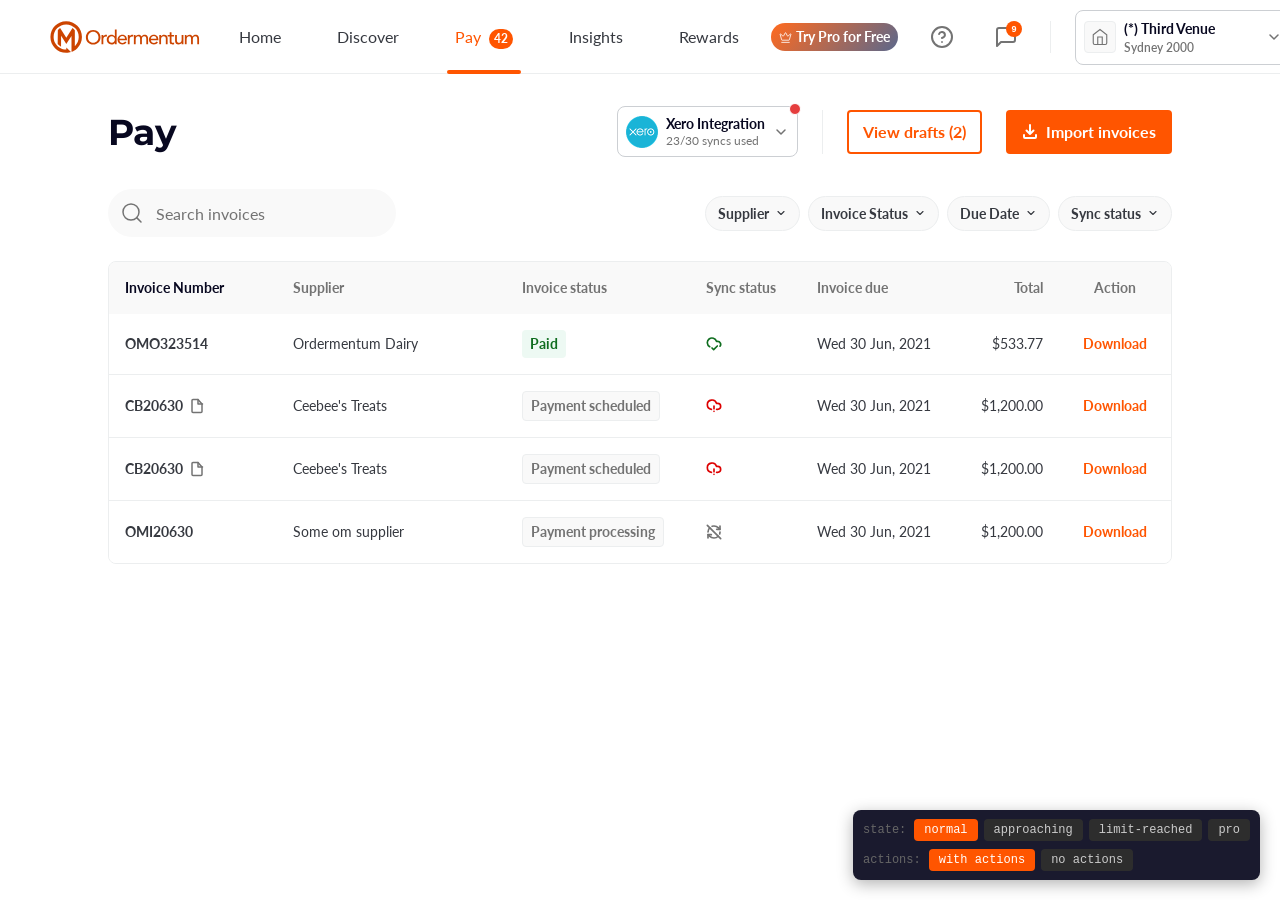
==== pay/index.html @ 06f3fca4 "Add View drafts button, fix mobile Pay layout, update usage history and billing data - Add "View dra" ====
<!DOCTYPE html>
<html lang="en">
<head>
  <meta charset="UTF-8" />
  <meta name="viewport" content="width=device-width, initial-scale=1.0" />
  <title>Ordermentum — Pay</title>
  <link rel="preconnect" href="https://fonts.googleapis.com" />
  <link rel="preconnect" href="https://fonts.gstatic.com" crossorigin />
  <link href="https://fonts.googleapis.com/css2?family=Lato:wght@400;600;700&family=Montserrat:wght@700&display=swap" rel="stylesheet" />
  <link rel="stylesheet" href="../style-guide/tokens.css" />
  <link rel="stylesheet" href="../style-guide/button.css" />
  <link rel="stylesheet" href="../style-guide/input.css" />
  <link rel="stylesheet" href="../style-guide/modal.css" />
  <link rel="stylesheet" href="../style-guide/lozenge.css" />
  <link rel="stylesheet" href="../style-guide/navbar.css" />
  <link rel="stylesheet" href="../style-guide/tabs.css" />
  <link rel="stylesheet" href="../style-guide/table.css" />
  <style>
    *, *::before, *::after { box-sizing: border-box; margin: 0; padding: 0; }
    [hidden] { display: none !important; }

    body {
      font-family: var(--font-family-body);
      font-size: var(--font-size-body);
      line-height: var(--font-line-height-body);
      font-weight: var(--font-weight-regular);
      color: var(--color-text-regular);
      background: var(--color-background-regular);
      min-height: 100vh;
    }

    /* ── Navbar height ───────────────────────────────────── */
    .navbar {
      height: 74px;
      padding-top: 0;
      padding-bottom: 0;
      border-bottom: none;
      position: relative;
    }

    .navbar::after {
      content: '';
      position: absolute;
      bottom: 0;
      left: 0;
      right: 0;
      height: 1px;
      background: var(--color-foreground-subtle);
      z-index: 0;
    }

    /* ── Tabs in navbar ──────────────────────────────────── */
    .navbar__left { align-self: stretch; gap: 20px; }
    .navbar__nav { gap: 24px; }
    .navbar .tabs {
      padding-left: 0;
      background: transparent;
      align-self: stretch;
      gap: 40px;
    }

    .navbar .tabs::after {
      display: none;
    }

    .navbar .tab {
      padding-top: 0;
      height: 100%;
      justify-content: center;
      gap: 0;
    }

    .navbar .tab__bar {
      position: absolute;
      bottom: 0;
      z-index: 1;
    }

    /* ── Upgrade lozenge icon size override ─────────────── */
    .navbar__upgrade svg {
      width:  13px;
      height: 13px;
    }

    /* ── Navbar badge ────────────────────────────────────── */
    .navbar__nav-badge {
      display: inline-flex;
      align-items: center;
      justify-content: center;
      min-width: 20px;
      height: 20px;
      padding: 0 5px;
      border-radius: var(--radius-full);
      background: var(--color-primary-brand);
      font-family: var(--font-family-body);
      font-size: var(--font-size-label-xsmall);
      font-weight: var(--font-weight-bold);
      color: var(--palette-white-100);
      margin-left: 4px;
    }

    .navbar__notification-btn {
      position: relative;
    }

    .navbar__notification-dot {
      position: absolute;
      top: 4px;
      right: 4px;
      width: 16px;
      height: 16px;
      border-radius: var(--radius-full);
      background: var(--color-primary-brand);
      border: 2px solid var(--color-background-regular);
      display: flex;
      align-items: center;
      justify-content: center;
      font-size: 9px;
      font-weight: var(--font-weight-bold);
      color: var(--palette-white-100);
      line-height: 1;
    }

    /* ── Pay page layout ─────────────────────────────────── */
    .pay-page {
      padding: 32px 108px;
      max-width: 1485px;
      margin: 0 auto;
    }

    /* ── Pay header ──────────────────────────────────────── */
    .pay-header {
      display: flex;
      align-items: center;
      justify-content: space-between;
      margin-bottom: 32px;
    }

    .pay-heading {
      font-family: var(--font-family-display);
      font-size: var(--font-size-h1);
      font-weight: var(--font-weight-bold);
      line-height: var(--font-line-height-h1);
      color: var(--color-text-strong);
    }

    .pay-header-actions {
      display: flex;
      align-items: center;
      gap: 24px;
    }

    /* ── Accounting sync wrapper + dropdown ─────────────── */
    .accounting-sync-wrap {
      position: relative;
      display: flex;
      align-items: center;
      gap: 8px;
    }

    .sync-status-lozenge {
      display: inline-flex;
      align-items: center;
      padding: 4px 10px;
      border-radius: 6px;
      font-family: var(--font-family-body);
      font-size: var(--font-size-label-small);
      font-weight: var(--font-weight-bold);
      white-space: nowrap;
      flex-shrink: 0;
    }
    .sync-status-lozenge--warning { background: #fff6dc; color: #78350f; }
    .sync-status-lozenge--error   { background: #fee2e2; color: #991b1b; }


    .accounting-sync-dropdown {
      display: none;
      position: absolute;
      top: calc(100% + 8px);
      left: 0;
      min-width: 400px;
      background: white;
      border: 1px solid #d4d4d4;
      border-radius: 6px;
      box-shadow: 0 1px 3px rgba(0,0,0,0.05), 0 2px 4px -1px rgba(0,0,0,0.05);
      z-index: 200;
      overflow: hidden;
      flex-direction: column;
    }

    .accounting-sync-dropdown.is-open {
      display: flex;
    }

    .sync-section {
      padding: 4px;
    }

    .sync-section + .sync-section {
      border-top: 1px solid #d4d4d4;
    }

    .sync-section--warning {
      background: #fff6dc;
    }

    .sync-status-row {
      display: flex;
      align-items: center;
      justify-content: space-between;
      gap: 8px;
      padding: 4px 8px;
    }

    .sync-last-sync {
      font-family: var(--font-family-body);
      font-size: var(--font-size-label-small);
      font-weight: var(--font-weight-regular);
      color: var(--color-text-subtle);
      flex: 1;
    }

    .sync-help-btn {
      display: flex;
      align-items: center;
      justify-content: center;
      width: 36px;
      height: 36px;
      background: none;
      border: none;
      cursor: pointer;
      color: var(--color-text-subtle);
      border-radius: 50%;
      padding: 0;
      flex-shrink: 0;
      transition: color 0.15s ease, background 0.15s ease;
    }
    .sync-help-btn:hover {
      color: var(--color-text-regular);
      background: var(--color-background-subtle);
    }
    .sync-help-btn svg {
      width: 18px;
      height: 18px;
    }

    .sync-section-label {
      font-family: var(--font-family-body);
      font-size: var(--font-size-label-xsmall);
      font-weight: var(--font-weight-semibold, 600);
      color: var(--color-text-subtle);
      padding: 6px 8px 2px;
      display: block;
    }

    .sync-menu-item {
      display: flex;
      align-items: center;
      gap: 10px;
      padding: 6px 8px;
      border-radius: 2px;
      cursor: pointer;
      width: 100%;
      background: none;
      border: none;
      text-align: left;
      text-decoration: none;
      transition: background 0.1s ease;
    }

    .sync-menu-item:hover {
      background: var(--color-background-subtle);
    }

    .sync-menu-item__icon {
      display: flex;
      align-items: center;
      flex-shrink: 0;
      color: var(--color-text-subtle);
    }

    .sync-menu-item__icon svg {
      width: 16px;
      height: 16px;
      stroke: currentColor;
      stroke-width: 1.5;
      fill: none;
    }

    .sync-menu-item__label {
      flex: 1;
      font-family: var(--font-family-body);
      font-size: var(--font-size-label-small);
      font-weight: var(--font-weight-regular);
      color: var(--color-text-regular);
    }

    .sync-menu-item__icon.sync-upsell-icon svg {
      width: 18px;
      height: 18px;
      stroke: none;
      stroke-width: 2;
      overflow: visible;
    }
    .sync-upsell-text {
      font-size: var(--font-size-label-small);
      font-weight: var(--font-weight-bold);
      background: linear-gradient(131.85deg, #fb6a22 3.35%, #5b688c 100%);
      -webkit-background-clip: text;
      -webkit-text-fill-color: transparent;
      background-clip: text;
    }

    .sync-fix-btn {
      font-family: var(--font-family-body);
      font-size: var(--font-size-label-small);
      font-weight: 500;
      color: var(--color-primary-brand);
      background: none;
      border: none;
      cursor: pointer;
      padding: 0 4px;
      flex-shrink: 0;
    }

    .sync-fix-btn:hover {
      text-decoration: underline;
    }


    .sync-upgrade-btn {
      display: inline-flex;
      align-items: center;
      gap: 4px;
      padding: 4px 8px;
      border-radius: 4px;
      border: none;
      cursor: pointer;
      background: linear-gradient(125.67deg, rgba(255,85,0,0.8) 3.35%, rgba(60,60,109,0.8) 92.23%);
      color: white;
      font-family: var(--font-family-body);
      font-size: var(--font-size-label-small);
      font-weight: var(--font-weight-bold);
      white-space: nowrap;
      flex-shrink: 0;
      text-decoration: none;
    }

    .sync-upgrade-btn svg {
      width: 16px;
      height: 16px;
      stroke: currentColor;
      stroke-width: 1.5;
      fill: none;
    }

    /* ── Accounting sync button ──────────────────────────── */
    .accounting-sync-btn {
      display: flex;
      align-items: center;
      gap: 8px;
      padding: 8px;
      position: relative;
      border: 1px solid var(--color-foreground-regular);
      border-radius: var(--radius-m);
      background: var(--color-background-regular);
      cursor: pointer;
      transition: background 0.15s ease, border-color 0.15s ease;
    }

    .accounting-sync-btn:hover {
      background: var(--color-background-subtle);
      border-color: var(--color-foreground-subtle);
    }

    .accounting-sync-avatar {
      width: 32px;
      height: 32px;
      flex-shrink: 0;
      display: flex;
      align-items: center;
      justify-content: center;
    }

    .accounting-sync-label {
      display: flex;
      flex-direction: column;
      align-items: flex-start;
      gap: 1px;
      white-space: nowrap;
      text-align: left;
    }

    .accounting-sync-title {
      font-family: var(--font-family-body);
      font-size: var(--font-size-label-small);
      font-weight: var(--font-weight-bold);
      color: var(--color-text-strong);
    }

    .accounting-sync-subtitle {
      font-family: var(--font-family-body);
      font-size: var(--font-size-label-xsmall);
      font-weight: var(--font-weight-regular);
      color: var(--color-text-subtle);
    }

    .accounting-sync-subtitle--pro {
      font-family: var(--font-family-body);
      font-size: var(--font-size-label-xsmall);
      font-weight: var(--font-weight-regular);
      background: linear-gradient(131.85deg, #fb6a22 3.35%, #5b688c 100%);
      -webkit-background-clip: text;
      -webkit-text-fill-color: transparent;
      background-clip: text;
    }

    .accounting-sync-chevron {
      display: flex;
      align-items: center;
      color: var(--color-text-subtle);
    }

    .accounting-sync-chevron svg {
      width: 16px;
      height: 16px;
      stroke: currentColor;
      stroke-width: 1.5;
      fill: none;
    }

    /* ── Usage gating — page banner ─────────────────────── */
    .sync-banner {
      display: flex;
      align-items: flex-start;
      gap: 12px;
      padding: 12px 40px;
      font-family: var(--font-family-body);
      font-size: var(--font-size-label-small);
      line-height: 20px;
    }
    .sync-banner--warning { background: #fff6dc; border-bottom: 1px solid #f5c842; }
    .sync-banner--error   { background: #fff1f0; border-bottom: 1px solid #ffb3ae; }
    .sync-banner__icon { flex-shrink: 0; margin-top: 2px; }
    .sync-banner__icon svg { width: 16px; height: 16px; stroke: currentColor; stroke-width: 1.5; fill: none; }
    .sync-banner--warning .sync-banner__icon { color: #b45309; }
    .sync-banner--error   .sync-banner__icon { color: #c53030; }
    .sync-banner__body { flex: 1; color: #363940; }
    .sync-banner__body strong { font-weight: 600; }
    .sync-banner__upgrade {
      display: inline-flex;
      align-items: center;
      gap: 4px;
      padding: 4px 10px;
      border-radius: 20px;
      margin-left: 16px;
      flex-shrink: 0;
      align-self: center;
      background: linear-gradient(131.85deg, #fb6a22 3.35%, #5b688c 100%);
      font-family: var(--font-family-body);
      font-size: var(--font-size-label-xsmall);
      font-weight: var(--font-weight-bold);
      color: #fff;
      text-decoration: none;
      white-space: nowrap;
    }
    .sync-banner__upgrade svg { width: 12px; height: 12px; stroke: currentColor; stroke-width: 1.5; fill: none; }

    /* ── Usage gating — button dot indicator ─────────────── */
    .accounting-sync-avatar { position: relative; }
    .sync-usage-dot {
      position: absolute;
      top: -4px;
      right: -4px;
      width: 12px;
      height: 12px;
      border-radius: 50%;
      border: 1.5px solid var(--color-background-regular);
      pointer-events: none;
    }
    .sync-usage-dot--warning { background: #f5a623; }
    .sync-usage-dot--error   { background: #e53e3e; }


    /* ── Usage history modal ──────────────────────────────── */
    .usage-history-list { display: flex; flex-direction: column; }
    .usage-history-row {
      display: flex;
      align-items: center;
      gap: 10px;
      padding: 14px 0;
      border-bottom: 1px solid var(--color-foreground-subtle);
    }
    .usage-history-row--last { border-bottom: none; }
    .usage-history-month {
      font-family: var(--font-family-body);
      font-size: var(--font-size-body);
      font-weight: var(--font-weight-bold);
      color: var(--color-text-strong);
      flex-shrink: 0;
      min-width: 148px;
    }
    .usage-history-count {
      margin-left: auto;
      font-family: var(--font-family-body);
      font-size: var(--font-size-label-small);
      font-weight: var(--font-weight-regular);
      color: var(--color-text-regular);
      white-space: nowrap;
    }
    .usage-history-count--warning { color: #92400e; font-weight: 600; }
    .usage-history-count--error   { color: #c53030; font-weight: 600; }
    .usage-history-cta {
      position: relative;
      display: flex;
      align-items: center;
      gap: 16px;
      padding: 16px;
      background: var(--color-background-subtle);
      border-radius: 8px;
    }
    .usage-history-cta::before {
      content: '';
      position: absolute;
      top: 0; left: 0; right: 0;
      height: 2px;
      background: linear-gradient(90deg, #fb6a22 0%, #5b688c 100%);
      border-radius: 8px 8px 0 0;
    }
    .usage-history-cta__left { flex: 1; min-width: 0; }
    .usage-history-cta__title {
      display: flex;
      align-items: center;
      gap: 6px;
      font-family: var(--font-family-body);
      font-size: var(--font-size-label-small);
      font-weight: var(--font-weight-bold);
      color: var(--color-text-strong);
      margin-bottom: 4px;
    }
    .usage-history-cta__title svg { width: 16px; height: 16px; stroke: #fb6a22; stroke-width: 1.5; fill: none; flex-shrink: 0; }
    .usage-history-cta__desc { font-family: var(--font-family-body); font-size: 13px; color: var(--color-text-subtle); line-height: 18px; }

    /* ── Header divider ──────────────────────────────────── */
    .pay-header-divider {
      width: 1px;
      height: 44px;
      background: var(--color-foreground-subtle);
      flex-shrink: 0;
    }

    /* ── Toolbar (search + filters) ──────────────────────── */
    .pay-toolbar {
      display: flex;
      align-items: center;
      justify-content: space-between;
      margin-bottom: 24px;
    }

    .pay-search {
      display: flex;
      align-items: center;
      gap: 12px;
      padding: 12px 20px 12px 12px;
      background: var(--color-background-subtle);
      border-radius: var(--radius-full);
      width: 288px;
      flex-shrink: 0;
    }

    .pay-search svg {
      width: 24px;
      height: 24px;
      stroke: var(--color-text-subtle);
      stroke-width: 1.5;
      fill: none;
      flex-shrink: 0;
    }

    .pay-search input {
      background: none;
      border: none;
      outline: none;
      font-family: var(--font-family-body);
      font-size: var(--font-size-body);
      font-weight: var(--font-weight-regular);
      color: var(--color-text-regular);
      width: 100%;
    }

    .pay-search input::placeholder {
      color: var(--color-text-subtle);
    }

    .pay-filters {
      display: flex;
      align-items: center;
      gap: 8px;
    }

    /* ── Filter chip ─────────────────────────────────────── */
    .filter-chip {
      display: flex;
      align-items: center;
      gap: 6px;
      padding: 8px 12px;
      background: var(--color-background-subtle);
      border: 1px solid var(--color-foreground-subtle);
      border-radius: var(--radius-full);
      cursor: pointer;
      font-family: var(--font-family-body);
      font-size: var(--font-size-label-small);
      font-weight: var(--font-weight-bold);
      color: var(--color-text-regular);
      white-space: nowrap;
      transition: background 0.15s ease;
    }

    .filter-chip:hover {
      background: var(--color-foreground-subtle);
    }

    .filter-chip svg {
      width: 12px;
      height: 12px;
      stroke: var(--color-text-subtle);
      stroke-width: 1.5;
      fill: none;
      flex-shrink: 0;
    }

    /* ── Invoice number with external icon ───────────────── */
    .invoice-number {
      display: flex;
      align-items: center;
      gap: 6px;
      font-weight: var(--font-weight-bold);
    }

    .invoice-external-icon {
      display: flex;
      align-items: center;
      color: var(--color-text-subtle);
      flex-shrink: 0;
    }

    .invoice-external-icon svg {
      width: 16px;
      height: 16px;
      stroke: currentColor;
      stroke-width: 1.5;
      fill: none;
    }

    /* ── Status lozenges ─────────────────────────────────── */
    .lozenge-paid {
      display: inline-flex;
      padding: 4px 8px;
      border-radius: var(--radius-s);
      background: #edf9f3;
      font-family: var(--font-family-body);
      font-size: var(--font-size-label-small);
      font-weight: var(--font-weight-bold);
      color: #0f6d1f;
      white-space: nowrap;
    }

    .lozenge-neutral {
      display: inline-flex;
      padding: 4px 8px;
      border-radius: var(--radius-s);
      background: var(--color-background-subtle);
      border: 1px solid var(--color-foreground-subtle);
      font-family: var(--font-family-body);
      font-size: var(--font-size-label-small);
      font-weight: var(--font-weight-bold);
      color: var(--color-text-subtle);
      white-space: nowrap;
    }

    /* ── Sync status icon ────────────────────────────────── */
    .sync-icon {
      display: flex;
      align-items: center;
    }

    .sync-icon svg {
      width: 16px;
      height: 16px;
      stroke-width: 1.5;
      fill: none;
    }

    .sync-icon svg            { stroke-width: 2.5; }
    .sync-icon--synced svg    { stroke: #0f6d1f; }
    .sync-icon--failed svg    { stroke: #dd0000; }
    .sync-icon--unsynced svg  { stroke: #737373; }

    /* ── Table overrides ─────────────────────────────────── */
    .table__th--active {
      color: var(--color-text-strong);
    }

    /* ── Import invoices button icon ─────────────────────── */
    .btn--primary svg {
      width: 16px;
      height: 16px;
      stroke: currentColor;
      stroke-width: 2;
      fill: none;
      flex-shrink: 0;
    }

    /* ── Notification badge ──────────────────────────────── */
    .notification-badge {
      position: absolute;
      top: 4px;
      right: 4px;
      min-width: 16px;
      height: 16px;
      padding: 0 3px;
      border-radius: var(--radius-full);
      background: var(--color-primary-brand);
      font-size: 9px;
      font-weight: var(--font-weight-bold);
      color: var(--palette-white-100);
      display: flex;
      align-items: center;
      justify-content: center;
      line-height: 1;
    }

    /* ── Venue switcher dropdown ─────────────────────────── */
    .venue-switcher {
      position: relative;
    }

    .venue-dropdown {
      display: none;
      position: absolute;
      top: calc(100% + 8px);
      right: 0;
      width: 340px;
      background: var(--color-background-regular);
      border-radius: var(--radius-s);
      box-shadow: 0px 12px 32px 0px rgba(0, 0, 0, 0.08);
      border: 1px solid var(--color-foreground-subtle);
      z-index: 200;
      padding-bottom: 16px;
      flex-direction: column;
      gap: 12px;
    }

    .venue-dropdown.is-open {
      display: flex;
    }

    .venue-dropdown__section {
      display: flex;
      flex-direction: column;
      gap: 0;
      padding-top: 16px;
    }

    .venue-dropdown__section-label {
      font-family: var(--font-family-body);
      font-size: var(--font-size-label-xsmall);
      font-weight: var(--font-weight-bold);
      line-height: 14px;
      color: var(--color-text-subtle);
      padding: 0 16px 4px;
    }

    .venue-dropdown__row {
      display: flex;
      align-items: center;
      gap: 12px;
      padding: 4px 16px;
      cursor: pointer;
      transition: background 0.15s ease;
    }

    .venue-dropdown__row:hover {
      background: var(--color-background-subtle);
    }

    .venue-dropdown__row--selected {
      background: var(--color-background-special);
    }

    .venue-dropdown__row--selected:hover {
      background: var(--color-background-special);
    }

    .venue-dropdown__avatar {
      width: 40px;
      height: 40px;
      border-radius: 50%;
      flex-shrink: 0;
      display: flex;
      align-items: center;
      justify-content: center;
      overflow: hidden;
    }

    .venue-dropdown__avatar--icon {
      flex-shrink: 0;
      display: flex;
      align-items: center;
      justify-content: center;
      border: 1px solid var(--color-foreground-subtle);
      border-radius: 100px;
      padding: 10px;
    }

    .venue-dropdown__avatar--icon svg {
      width: 20px;
      height: 20px;
      stroke: var(--color-text-subtle);
      stroke-width: 1.5;
      fill: none;
    }

    .venue-dropdown__info {
      flex: 1;
      min-width: 0;
      display: flex;
      flex-direction: column;
      gap: 4px;
    }

    .venue-dropdown__name {
      font-family: var(--font-family-body);
      font-size: var(--font-size-body);
      font-weight: var(--font-weight-bold);
      line-height: 20px;
      color: var(--palette-black-100);
      white-space: nowrap;
      overflow: hidden;
      text-overflow: ellipsis;
    }

    .venue-dropdown__location {
      font-family: var(--font-family-body);
      font-size: var(--font-size-label-xsmall);
      font-weight: var(--font-weight-regular);
      line-height: 14px;
      color: var(--color-text-subtle);
    }

    .venue-dropdown__settings {
      flex-shrink: 0;
      display: flex;
      align-items: center;
      justify-content: center;
      background: none;
      border: none;
      cursor: pointer;
      color: var(--color-text-subtle);
      padding: 2px;
    }

    .venue-dropdown__settings svg {
      width: 20px;
      height: 20px;
      stroke: currentColor;
      stroke-width: 1.5;
      fill: none;
    }

    .venue-dropdown__settings:hover {
      color: var(--color-text-strong);
    }

    .venue-dropdown__signed-label {
      font-family: var(--font-family-body);
      font-size: var(--font-size-label-xsmall);
      font-weight: var(--font-weight-bold);
      line-height: 14px;
      color: var(--color-text-subtle);
      padding: 0 16px;
    }

    .venue-dropdown__user {
      display: flex;
      align-items: center;
      gap: 12px;
      padding: 12px 16px;
      background: var(--color-foreground-subtle);
    }

    .venue-dropdown__user-initials {
      width: 40px;
      height: 40px;
      border-radius: 50%;
      background: var(--color-background-regular);
      flex-shrink: 0;
      display: flex;
      align-items: center;
      justify-content: center;
      font-family: var(--font-family-body);
      font-size: var(--font-size-body);
      font-weight: var(--font-weight-bold);
      color: var(--color-text-subtle);
    }

    .venue-dropdown__user-info {
      display: flex;
      flex-direction: column;
      gap: 4px;
    }

    .venue-dropdown__user-name {
      font-family: var(--font-family-body);
      font-size: var(--font-size-body);
      font-weight: var(--font-weight-bold);
      line-height: 20px;
      color: var(--palette-black-100);
    }

    .venue-dropdown__user-email {
      font-family: var(--font-family-body);
      font-size: var(--font-size-label-small);
      font-weight: var(--font-weight-regular);
      line-height: 16px;
      color: var(--color-text-regular);
    }

    .venue-dropdown__divider {
      height: 1px;
      background: var(--color-foreground-subtle);
      margin: 0;
      flex-shrink: 0;
    }

    .venue-dropdown__menu-item {
      display: block;
      padding: 0 16px;
      font-family: var(--font-family-body);
      font-size: var(--font-size-label-small);
      font-weight: var(--font-weight-bold);
      line-height: 20px;
      color: var(--palette-black-100);
      text-decoration: none;
      cursor: pointer;
      transition: background 0.15s ease;
    }

    .venue-dropdown__menu-item:hover {
      background: var(--color-background-subtle);
    }

    /* ── Filter dropdown ─────────────────────────────── */
    .filter-dropdown {
      position: absolute;
      top: calc(100% + 4px);
      left: 0;
      z-index: 200;
      background: var(--color-background-regular);
      border: 1px solid var(--color-foreground-subtle);
      border-radius: 8px;
      box-shadow: 0 4px 12px rgba(0,0,0,0.12);
      list-style: none;
      margin: 0;
      padding: 4px;
      min-width: 148px;
    }
    .filter-dropdown__item {
      padding: 8px 12px;
      border-radius: 4px;
      font-family: var(--font-family-body);
      font-size: var(--font-size-label-small);
      color: var(--color-text-regular);
      cursor: pointer;
    }
    .filter-dropdown__item:hover {
      background: var(--color-background-subtle);
    }
    .filter-dropdown__item--active {
      font-weight: var(--font-weight-bold);
      color: var(--color-text-strong);
    }

    /* ── Filter chip active state ───────────────────── */
    .filter-chip--active {
      background: var(--color-primary-brand);
      border-color: var(--color-primary-brand);
      color: #fff;
    }
    .filter-chip--active svg {
      stroke: #fff;
    }

    /* ── Mobile nav elements (hidden on desktop) ─────────── */
    .navbar__hamburger {
      display: none;
      align-items: center;
      justify-content: center;
      background: none;
      border: none;
      cursor: pointer;
      padding: 0;
      color: var(--color-text-strong);
    }
    .navbar__hamburger svg { width: 24px; height: 24px; }
    .navbar__page-title {
      display: none;
      font-family: var(--font-family-display);
      font-size: var(--font-size-h3);
      font-weight: var(--font-weight-bold);
      color: var(--color-text-strong);
    }
    .mobile-only { display: none; }

    /* ── Tablet breakpoint ───────────────────────────────── */
    @media (max-width: 1024px) {
      .navbar .tabs { display: none; }
      .mobile-only { display: flex; }
      .desktop-only { display: none; }
      .pay-page { padding: 32px 32px; }
      .pay-header { flex-direction: column; align-items: stretch; gap: 16px; }
      .pay-header-actions { flex-wrap: wrap; gap: 12px; }
      .pay-toolbar { flex-direction: row; flex-wrap: wrap; gap: 12px; }
      .pay-search { width: 100%; flex: 1; }
      .pay-filters { flex-wrap: wrap; }
    }

    /* ── Mobile breakpoint ───────────────────────────────── */
    @media (max-width: 768px) {
      /* Navbar */
      .navbar { height: 56px; }
      .navbar__logo { display: none; }
      .navbar__hamburger { display: flex; }
      .navbar__page-title { display: block; }
      .navbar__left { gap: 12px; }
      .navbar__right { gap: 8px; }
      .navbar__venue-info { display: none; }
      .navbar__venue-chevron { display: none; }
      .navbar__venue { padding: 0; gap: 0; width: auto; border: none; background: none; }
      .notification-badge { display: none; }

      /* Layout */
      .pay-page { padding: 20px 16px; }
      .pay-heading { display: none; }
      .pay-header-divider { display: none; }
      .pay-header-actions { flex-wrap: wrap; gap: 12px; }
      .accounting-sync-label { width: auto; }
      /* Button pair: side by side */
      .pay-header-actions .btn--secondary,
      .pay-header-actions .btn--primary { flex: 1; justify-content: center; }

      /* Sync dropdown */
      .accounting-sync-dropdown { min-width: unset; width: 100%; }

      /* Toolbar */
      .pay-toolbar { flex-wrap: wrap; gap: 12px; }
      .pay-search { flex: 1; min-width: 0; }
      .pay-filters { display: none; }

      /* Table → Cards */
      .table-wrap { border-radius: 0; box-shadow: none; }
      .table { border-collapse: collapse; }
      .table thead { display: none; }
      .table tbody { display: block; }
      .table__tr {
        display: flex;
        flex-wrap: wrap;
        align-items: center;
        padding: 16px 12px;
        border-bottom: 1px solid var(--color-foreground-subtle);
        gap: 4px;
      }
      .table__tr:hover { background: none; }
      .table__td { padding: 0; border: none; }

      /* Show: status (3rd), invoice# (1st), supplier (2nd), total (6th) */
      /* Hide: sync status (4th), due date (5th), action (7th) */
      .table__td:nth-child(4),
      .table__td:nth-child(5),
      .table__td:nth-child(7) { display: none; }

      /* Status lozenge — full width first row */
      .table__td:nth-child(3) { order: -2; }

      /* Invoice number — second row */
      .table__td:nth-child(1) { order: -1; width: 100%; font-size: var(--font-size-body); }

      /* Supplier — third row */
      .table__td:nth-child(2) { order: 0; flex: 1; font-size: var(--font-size-label-small); color: var(--color-text-subtle); }

      /* Total — right aligned */
      .table__td:nth-child(6) { order: 1; margin-left: auto; font-weight: var(--font-weight-bold); }

      /* Status + total on same conceptual line — use flex row with status on left, total pushed right */
      .table__td:nth-child(3) {
        display: flex;
        align-items: center;
        gap: 8px;
        width: auto;
        flex: 1;
      }
      .table__td:nth-child(6) {
        display: flex;
        align-items: center;
        gap: 4px;
      }
      /* Add chevron after total */
      .table__td:nth-child(6)::after {
        content: '';
        display: inline-block;
        width: 16px;
        height: 16px;
        margin-left: 4px;
        background: var(--color-primary-brand);
        -webkit-mask: url("data:image/svg+xml,%3Csvg xmlns='http://www.w3.org/2000/svg' viewBox='0 0 24 24' fill='none' stroke='currentColor' stroke-width='2.5' stroke-linecap='round' stroke-linejoin='round'%3E%3Cpath d='M9 18l6-6-6-6'/%3E%3C/svg%3E") center/contain no-repeat;
        mask: url("data:image/svg+xml,%3Csvg xmlns='http://www.w3.org/2000/svg' viewBox='0 0 24 24' fill='none' stroke='currentColor' stroke-width='2.5' stroke-linecap='round' stroke-linejoin='round'%3E%3Cpath d='M9 18l6-6-6-6'/%3E%3C/svg%3E") center/contain no-repeat;
        flex-shrink: 0;
      }

      /* Make status + total sit on same row */
      .table__tr {
        display: grid;
        grid-template-columns: 1fr auto;
        grid-template-rows: auto auto auto;
        gap: 2px 8px;
        align-items: center;
      }
      .table__td:nth-child(3) { grid-column: 1; grid-row: 1; }
      .table__td:nth-child(6) { grid-column: 2; grid-row: 1 / 4; align-self: center; }
      .table__td:nth-child(1) { grid-column: 1; grid-row: 2; }
      .table__td:nth-child(2) { grid-column: 1; grid-row: 3; }
    }
  </style>
</head>
<body>

  <!-- Hidden SVG defs for Pro gradient stroke -->
  <svg aria-hidden="true" style="position:absolute;width:0;height:0;overflow:hidden">
    <defs>
      <linearGradient id="pro-gradient-sync" x1="0%" y1="0%" x2="100%" y2="100%" gradientUnits="objectBoundingBox">
        <stop offset="3.35%" stop-color="#fb6a22"/>
        <stop offset="100%" stop-color="#5b688c"/>
      </linearGradient>
    </defs>
  </svg>

  <!-- ── Navbar ──────────────────────────────────────────── -->
  <nav class="navbar">

    <div class="navbar__left">
      <!-- Hamburger (mobile only) -->
      <button class="navbar__hamburger" aria-label="Menu">
        <svg viewBox="0 0 24 24" fill="none" stroke="currentColor" stroke-width="2" stroke-linecap="round"><path d="M3 12h18"/><path d="M3 6h18"/><path d="M3 18h18"/></svg>
      </button>
      <span class="navbar__page-title">Pay</span>
      <!-- Logo -->
      <a href="../home/index.html" class="navbar__logo">
        <img src="../style-guide/om-logo.svg" alt="Ordermentum" width="171" height="32" style="display:block;width:171px;height:32px;" />
      </a>

      <!-- Nav tabs -->
      <nav class="tabs" role="tablist">
        <a href="../home/index.html" class="tab" role="tab" aria-selected="false">
          <span class="tab__label">Home</span>
          <span class="tab__bar"></span>
        </a>
        <a href="#" class="tab" role="tab" aria-selected="false">
          <span class="tab__label">Discover</span>
          <span class="tab__bar"></span>
        </a>
        <a href="#" class="tab tab--active" role="tab" aria-selected="true">
          <span class="tab__label">Pay <span class="navbar__nav-badge">42</span></span>
          <span class="tab__bar"></span>
        </a>
        <a href="#" class="tab" role="tab" aria-selected="false">
          <span class="tab__label">Insights</span>
          <span class="tab__bar"></span>
        </a>
        <a href="#" class="tab" role="tab" aria-selected="false">
          <span class="tab__label">Rewards</span>
          <span class="tab__bar"></span>
        </a>
      </nav>
    </div>

    <div class="navbar__right">
      <!-- Upgrade lozenge (3 states — show only one at a time) -->
      <a href="../home/index.html#subscriptions" class="navbar__upgrade" id="nav-lozenge-upgrade">
        <svg viewBox="0 0 24 24" fill="none" xmlns="http://www.w3.org/2000/svg" stroke="currentColor" stroke-width="2" stroke-linecap="round" stroke-linejoin="round"><path d="M11.562 3.266a.5.5 0 0 1 .876 0L15.39 8.87a1 1 0 0 0 1.516.294L21.183 5.5a.5.5 0 0 1 .798.519l-2.834 10.246a1 1 0 0 1-.956.734H5.81a1 1 0 0 1-.957-.734L2.02 6.02a.5.5 0 0 1 .798-.519l4.276 3.664a1 1 0 0 0 1.516-.294z"/><path d="M5 21h14"/></svg>
        Try Pro for Free
      </a>
      <a href="../home/index.html#subscriptions" class="navbar__upgrade" id="nav-lozenge-trial" hidden>
        <svg viewBox="0 0 24 24" fill="none" xmlns="http://www.w3.org/2000/svg" stroke="currentColor" stroke-width="2" stroke-linecap="round" stroke-linejoin="round"><path d="M11.562 3.266a.5.5 0 0 1 .876 0L15.39 8.87a1 1 0 0 0 1.516.294L21.183 5.5a.5.5 0 0 1 .798.519l-2.834 10.246a1 1 0 0 1-.956.734H5.81a1 1 0 0 1-.957-.734L2.02 6.02a.5.5 0 0 1 .798-.519l4.276 3.664a1 1 0 0 0 1.516-.294z"/><path d="M5 21h14"/></svg>
        Pro trial
      </a>
      <a href="../home/index.html#subscriptions" class="navbar__upgrade" id="nav-lozenge-subscribed" hidden>
        <svg viewBox="0 0 24 24" fill="none" xmlns="http://www.w3.org/2000/svg" stroke="currentColor" stroke-width="2" stroke-linecap="round" stroke-linejoin="round"><path d="M11.562 3.266a.5.5 0 0 1 .876 0L15.39 8.87a1 1 0 0 0 1.516.294L21.183 5.5a.5.5 0 0 1 .798.519l-2.834 10.246a1 1 0 0 1-.956.734H5.81a1 1 0 0 1-.957-.734L2.02 6.02a.5.5 0 0 1 .798-.519l4.276 3.664a1 1 0 0 0 1.516-.294z"/><path d="M5 21h14"/></svg>
        Pro
      </a>

      <!-- Help -->
      <button class="navbar__icon-btn" aria-label="Help">
        <svg viewBox="0 0 24 24" fill="none" xmlns="http://www.w3.org/2000/svg">
          <circle cx="12" cy="12" r="10" stroke="currentColor" stroke-width="2"/>
          <path d="M9.09 9a3 3 0 0 1 5.83 1c0 2-3 3-3 3" stroke="currentColor" stroke-width="2" stroke-linecap="round"/>
          <circle cx="12" cy="17" r="0.5" fill="currentColor" stroke="currentColor" stroke-width="1"/>
        </svg>
      </button>

      <!-- Chat -->
      <button class="navbar__icon-btn navbar__notification-btn" aria-label="Chat">
        <svg viewBox="0 0 24 24" fill="none" xmlns="http://www.w3.org/2000/svg">
          <path d="M21 15a2 2 0 0 1-2 2H7l-4 4V5a2 2 0 0 1 2-2h14a2 2 0 0 1 2 2z" stroke="currentColor" stroke-width="2" stroke-linecap="round" stroke-linejoin="round"/>
        </svg>
        <span class="notification-badge">9</span>
      </button>

      <!-- Divider -->
      <div class="navbar__divider"></div>

      <!-- Venue switcher -->
      <div class="venue-switcher">
        <button class="navbar__venue" id="venueSwitcher" aria-haspopup="true" aria-expanded="false">
          <div class="navbar__venue-avatar">
            <div style="width:32px;height:32px;border-radius:4px;background:var(--color-background-subtle);border:1px solid var(--color-foreground-subtle);display:flex;align-items:center;justify-content:center;">
              <svg width="18" height="18" viewBox="0 0 24 24" fill="none" stroke="var(--color-text-subtle)" stroke-width="1.5">
                <path d="M3 9l9-7 9 7v11a2 2 0 0 1-2 2H5a2 2 0 0 1-2-2z"/>
                <polyline points="9 22 9 12 15 12 15 22"/>
              </svg>
            </div>
          </div>
          <div class="navbar__venue-info">
            <span class="navbar__venue-name">(*) Third Venue</span>
            <span class="navbar__venue-location">Sydney 2000</span>
          </div>
          <div class="navbar__venue-chevron">
            <svg viewBox="0 0 16 16" fill="none" xmlns="http://www.w3.org/2000/svg">
              <path d="M4 6l4 4 4-4" stroke="currentColor" stroke-width="1.5" stroke-linecap="round" stroke-linejoin="round"/>
            </svg>
          </div>
        </button>

        <!-- Dropdown panel -->
        <div class="venue-dropdown" id="venueDropdown" role="menu">
          <div class="venue-dropdown__section">
            <div class="venue-dropdown__section-label">Venues</div>
            <div class="venue-dropdown__row venue-dropdown__row--selected" role="menuitem">
              <div class="venue-dropdown__avatar--icon">
                <svg viewBox="0 0 24 24" fill="none">
                  <path d="M3 9l9-7 9 7v11a2 2 0 0 1-2 2H5a2 2 0 0 1-2-2z" stroke="currentColor" stroke-width="1.5" stroke-linecap="round" stroke-linejoin="round"/>
                  <polyline points="9 22 9 12 15 12 15 22" stroke="currentColor" stroke-width="1.5" stroke-linecap="round" stroke-linejoin="round"/>
                </svg>
              </div>
              <div class="venue-dropdown__info">
                <div class="venue-dropdown__name">(*) Third Venue</div>
                <div class="venue-dropdown__location">Sydney 2000</div>
              </div>
              <a href="../home/index.html#subscriptions" class="venue-dropdown__settings" aria-label="Settings">
                <svg viewBox="0 0 24 24" fill="none"><circle cx="12" cy="12" r="3" stroke="currentColor" stroke-width="1.5"/><path stroke="currentColor" stroke-width="1.5" stroke-linecap="round" stroke-linejoin="round" d="M19.4 15a1.65 1.65 0 0 0 .33 1.82l.06.06a2 2 0 0 1-2.83 2.83l-.06-.06a1.65 1.65 0 0 0-1.82-.33 1.65 1.65 0 0 0-1 1.51V21a2 2 0 0 1-4 0v-.09A1.65 1.65 0 0 0 9 19.4a1.65 1.65 0 0 0-1.82.33l-.06.06a2 2 0 0 1-2.83-2.83l.06-.06A1.65 1.65 0 0 0 4.68 15a1.65 1.65 0 0 0-1.51-1H3a2 2 0 0 1 0-4h.09A1.65 1.65 0 0 0 4.6 9a1.65 1.65 0 0 0-.33-1.82l-.06-.06a2 2 0 0 1 2.83-2.83l.06.06A1.65 1.65 0 0 0 9 4.68a1.65 1.65 0 0 0 1-1.51V3a2 2 0 0 1 4 0v.09a1.65 1.65 0 0 0 1 1.51 1.65 1.65 0 0 0 1.82-.33l.06-.06a2 2 0 0 1 2.83 2.83l-.06.06A1.65 1.65 0 0 0 19.4 9a1.65 1.65 0 0 0 1.51 1H21a2 2 0 0 1 0 4h-.09a1.65 1.65 0 0 0-1.51 1z"/></svg>
              </a>
            </div>
          </div>
          <div class="venue-dropdown__signed-label">Signed in as</div>
          <div class="venue-dropdown__user">
            <div class="venue-dropdown__user-initials">RB</div>
            <div class="venue-dropdown__user-info">
              <div class="venue-dropdown__user-name">Clark Kent</div>
              <div class="venue-dropdown__user-email">clark.kent@example.com</div>
            </div>
          </div>
          <div class="venue-dropdown__divider"></div>
          <a href="#" class="venue-dropdown__menu-item" role="menuitem">Refer a supplier</a>
          <a href="../home/index.html#subscriptions" class="venue-dropdown__menu-item" role="menuitem">User settings</a>
          <div class="venue-dropdown__divider"></div>
          <a href="#" class="venue-dropdown__menu-item" role="menuitem">Dashboard</a>
          <a href="#" class="venue-dropdown__menu-item" role="menuitem">Log out</a>
        </div>
      </div>
    </div>

  </nav>

  <!-- ── Pay page ─────────────────────────────────────────── -->
  <main class="pay-page">

    <!-- Header -->
    <div class="pay-header">
      <h1 class="pay-heading">Pay</h1>

      <div class="pay-header-actions">
        <!-- Accounting sync dropdown trigger + panel -->
        <div class="accounting-sync-wrap">
          <span id="syncStatusLozenge" class="sync-status-lozenge" hidden></span>
          <button class="accounting-sync-btn" id="accountingSyncBtn" aria-haspopup="true" aria-expanded="false" aria-label="Accounting sync">
            <div class="accounting-sync-avatar">
              <img src="Assets/pay64-xero.png" alt="Xero" width="32" height="32" style="display:block;border-radius:4px;" />
            </div>
            <span class="accounting-sync-label">
              <span class="accounting-sync-title">Xero Integration</span>
              <span class="accounting-sync-subtitle" id="syncSubtitle">12/30 syncs used</span>
            </span>
            <span class="accounting-sync-chevron">
              <svg viewBox="0 0 16 16" fill="none" xmlns="http://www.w3.org/2000/svg">
                <path d="M4 6l4 4 4-4" stroke="currentColor" stroke-width="1.5" stroke-linecap="round" stroke-linejoin="round"/>
              </svg>
            </span>
            <span id="syncUsageDot" class="sync-usage-dot" hidden></span>
          </button>

          <div class="accounting-sync-dropdown" id="accountingSyncDropdown" role="menu">

            <!-- Section 1: Status -->
            <div class="sync-section">
              <div class="sync-status-row">
                <span class="sync-last-sync">Last sync: 1 minute ago</span>
                <button class="sync-help-btn" aria-label="Help">
                  <svg viewBox="0 0 24 24" fill="none" stroke="currentColor" stroke-width="2" stroke-linecap="round" stroke-linejoin="round"><circle cx="12" cy="12" r="10"/><path d="M9.09 9a3 3 0 0 1 5.83 1c0 2-3 3-3 3"/><line x1="12" y1="17" x2="12.01" y2="17"/></svg>
                </button>
              </div>
            </div>

            <!-- Section 2: Pending actions -->
            <div class="sync-section sync-section--warning">
              <span class="sync-section-label">Pending actions</span>
              <button class="sync-menu-item" role="menuitem">
                <span class="sync-menu-item__icon">
                  <svg viewBox="0 0 24 24" fill="none" stroke="currentColor" stroke-width="2" stroke-linecap="round" stroke-linejoin="round" xmlns="http://www.w3.org/2000/svg">
                    <circle cx="12" cy="12" r="10"/>
                    <line x1="12" x2="12" y1="8" y2="12"/>
                    <line x1="12" x2="12.01" y1="16" y2="16"/>
                  </svg>
                </span>
                <span class="sync-menu-item__label">12 products missing expense codes</span>
                <span class="sync-fix-btn">View</span>
              </button>
              <button class="sync-menu-item" role="menuitem">
                <span class="sync-menu-item__icon">
                  <svg viewBox="0 0 24 24" fill="none" stroke="currentColor" stroke-width="2" stroke-linecap="round" stroke-linejoin="round" xmlns="http://www.w3.org/2000/svg">
                    <circle cx="12" cy="12" r="10"/>
                    <line x1="12" x2="12" y1="8" y2="12"/>
                    <line x1="12" x2="12.01" y1="16" y2="16"/>
                  </svg>
                </span>
                <span class="sync-menu-item__label">5 invoices failed to sync</span>
                <span class="sync-fix-btn">View</span>
              </button>
            </div>

            <!-- Section 3: Links -->
            <div class="sync-section">
              <a href="#" class="sync-menu-item" role="menuitem">
                <span class="sync-menu-item__icon">
                  <svg viewBox="0 0 24 24" fill="none" stroke="currentColor" stroke-width="2" stroke-linecap="round" stroke-linejoin="round" xmlns="http://www.w3.org/2000/svg">
                    <path d="M12.22 2h-.44a2 2 0 0 0-2 2v.18a2 2 0 0 1-1 1.73l-.43.25a2 2 0 0 1-2 0l-.15-.08a2 2 0 0 0-2.73.73l-.22.38a2 2 0 0 0 .73 2.73l.15.1a2 2 0 0 1 1 1.72v.51a2 2 0 0 1-1 1.74l-.15.09a2 2 0 0 0-.73 2.73l.22.38a2 2 0 0 0 2.73.73l.15-.08a2 2 0 0 1 2 0l.43.25a2 2 0 0 1 1 1.73V20a2 2 0 0 0 2 2h.44a2 2 0 0 0 2-2v-.18a2 2 0 0 1 1-1.73l.43-.25a2 2 0 0 1 2 0l.15.08a2 2 0 0 0 2.73-.73l.22-.39a2 2 0 0 0-.73-2.73l-.15-.08a2 2 0 0 1-1-1.74v-.5a2 2 0 0 1 1-1.74l.15-.09a2 2 0 0 0 .73-2.73l-.22-.38a2 2 0 0 0-2.73-.73l-.15.08a2 2 0 0 1-2 0l-.43-.25a2 2 0 0 1-1-1.73V4a2 2 0 0 0-2-2z"/>
                    <circle cx="12" cy="12" r="3"/>
                  </svg>
                </span>
                <span class="sync-menu-item__label">Sync settings</span>
              </a>
              <a href="#" class="sync-menu-item js-open-usage-history" role="menuitem">
                <span class="sync-menu-item__icon">
                  <svg viewBox="0 0 24 24" fill="none" stroke="currentColor" stroke-width="2" stroke-linecap="round" stroke-linejoin="round" xmlns="http://www.w3.org/2000/svg">
                    <circle cx="12" cy="12" r="10"/>
                    <polyline points="12 6 12 12 16 14"/>
                  </svg>
                </span>
                <span class="sync-menu-item__label">See usage history</span>
              </a>
            </div>

            <!-- Section 4: Upsell -->
            <div class="sync-section" id="sync-upsell-section">
              <a href="../home/index.html#subscriptions" class="sync-menu-item sync-upsell-link" role="menuitem">
                <span class="sync-menu-item__icon sync-upsell-icon">
                  <svg xmlns="http://www.w3.org/2000/svg" viewBox="0 0 24 24" fill="none" stroke-width="2" stroke-linecap="round" stroke-linejoin="round">
                    <defs>
                      <linearGradient id="crown-grad" x1="0%" y1="0%" x2="100%" y2="100%">
                        <stop offset="3.35%" stop-color="#fb6a22"/>
                        <stop offset="100%" stop-color="#5b688c"/>
                      </linearGradient>
                    </defs>
                    <path d="M11.562 3.266a.5.5 0 0 1 .876 0L15.39 8.87a1 1 0 0 0 1.516.294L21.183 5.5a.5.5 0 0 1 .798.519l-2.834 10.246a1 1 0 0 1-.956.734H5.81a1 1 0 0 1-.957-.734L2.02 6.02a.5.5 0 0 1 .798-.519l4.276 3.664a1 1 0 0 0 1.516-.294z" stroke="url(#crown-grad)"/>
                    <path d="M5 21h14" stroke="url(#crown-grad)"/>
                  </svg>
                </span>
                <span class="sync-menu-item__label" style="display:flex;flex-direction:column;gap:0;">
                  <span class="sync-upsell-text">Try unlimited syncing for free</span>
                  <span style="font-size:var(--font-size-label-xsmall);font-weight:var(--font-weight-regular);color:var(--color-text-subtle);-webkit-text-fill-color:var(--color-text-subtle);">You can only sync up to 30 invoices in your current plan.</span>
                </span>
              </a>
            </div>

          </div>
        </div>

        <!-- Divider -->
        <div class="pay-header-divider"></div>

        <!-- View drafts button -->
        <button class="btn btn--secondary">View drafts (2)</button>

        <!-- Import invoices button -->
        <button class="btn btn--primary" style="display:inline-flex;align-items:center;gap:8px;">
          <svg viewBox="0 0 16 16" fill="none" xmlns="http://www.w3.org/2000/svg">
            <path d="M8 1v9M4.5 6.5L8 10l3.5-3.5" stroke="currentColor" stroke-width="2" stroke-linecap="round" stroke-linejoin="round"/>
            <path d="M2 11v2a1 1 0 0 0 1 1h10a1 1 0 0 0 1-1v-2" stroke="currentColor" stroke-width="2" stroke-linecap="round" stroke-linejoin="round"/>
          </svg>
          Import invoices
        </button>
      </div>
    </div>

    <!-- Toolbar: search + filters -->
    <div class="pay-toolbar">
      <div class="pay-search">
        <svg viewBox="0 0 24 24" fill="none" xmlns="http://www.w3.org/2000/svg">
          <circle cx="11" cy="11" r="8"/>
          <path d="M21 21l-4.35-4.35" stroke-linecap="round" stroke-linejoin="round"/>
        </svg>
        <input type="text" placeholder="Search invoices" aria-label="Search invoices" />
      </div>

      <!-- Mobile-only: Filter button -->
      <button class="filter-chip mobile-only" style="flex-shrink:0;">
        <svg viewBox="0 0 24 24" fill="none" stroke="currentColor" stroke-width="2" stroke-linecap="round" stroke-linejoin="round" width="16" height="16"><path d="M4 21v-7"/><path d="M4 10V3"/><path d="M12 21v-9"/><path d="M12 8V3"/><path d="M20 21v-5"/><path d="M20 12V3"/><path d="M1 14h6"/><path d="M9 8h6"/><path d="M17 16h6"/></svg>
        Filter
      </button>

      <div class="pay-filters">
        <button class="filter-chip">
          Supplier
          <svg viewBox="0 0 16 16" fill="none" xmlns="http://www.w3.org/2000/svg">
            <path d="M4 6l4 4 4-4" stroke="currentColor" stroke-linecap="round" stroke-linejoin="round"/>
          </svg>
        </button>
        <button class="filter-chip">
          Invoice Status
          <svg viewBox="0 0 16 16" fill="none" xmlns="http://www.w3.org/2000/svg">
            <path d="M4 6l4 4 4-4" stroke="currentColor" stroke-linecap="round" stroke-linejoin="round"/>
          </svg>
        </button>
        <button class="filter-chip">
          Due Date
          <svg viewBox="0 0 16 16" fill="none" xmlns="http://www.w3.org/2000/svg">
            <path d="M4 6l4 4 4-4" stroke="currentColor" stroke-linecap="round" stroke-linejoin="round"/>
          </svg>
        </button>
        <div style="position:relative;">
          <button class="filter-chip" id="syncFilterChip" aria-haspopup="listbox" aria-expanded="false">
            <span id="syncFilterLabel">Sync status</span>
            <svg viewBox="0 0 16 16" fill="none" xmlns="http://www.w3.org/2000/svg">
              <path d="M4 6l4 4 4-4" stroke="currentColor" stroke-linecap="round" stroke-linejoin="round"/>
            </svg>
          </button>
          <ul class="filter-dropdown" id="syncFilterDropdown" role="listbox" hidden>
            <li class="filter-dropdown__item filter-dropdown__item--active" data-value="all" role="option">All</li>
            <li class="filter-dropdown__item" data-value="synced" role="option">Synced</li>
            <li class="filter-dropdown__item" data-value="failed" role="option">Failed</li>
            <li class="filter-dropdown__item" data-value="unsynced" role="option">Not synced</li>
          </ul>
        </div>
      </div>
    </div>

    <!-- Invoice table -->
    <div class="table-wrap">
      <table class="table" aria-label="Invoices">
        <thead>
          <tr>
            <th class="table__th table__th--active" style="width:212px;">Invoice Number</th>
            <th class="table__th" style="width:312px;">Supplier</th>
            <th class="table__th" style="width:196px;">Invoice status</th>
            <th class="table__th" style="width:120px;">Sync status</th>
            <th class="table__th" style="width:160px;">Invoice due</th>
            <th class="table__th table__th--right" style="width:120px;">Total</th>
            <th class="table__th" style="text-align:center;">Action</th>
          </tr>
        </thead>
        <tbody>

          <!-- Row 1: Internal invoice, Paid, Synced -->
          <tr class="table__tr">
            <td class="table__td">
              <span class="invoice-number">OMO323514</span>
            </td>
            <td class="table__td">Ordermentum Dairy</td>
            <td class="table__td">
              <span class="lozenge-paid">Paid</span>
            </td>
            <td class="table__td">
              <span class="sync-icon sync-icon--synced" title="Synced">
                <svg xmlns="http://www.w3.org/2000/svg" width="16" height="16" viewBox="0 0 24 24" fill="none" stroke="currentColor" stroke-width="2" stroke-linecap="round" stroke-linejoin="round"><path d="m17 15-5.5 5.5L9 18"/><path d="M5.516 16.07A7 7 0 1 1 15.71 8h1.79a4.5 4.5 0 0 1 3.501 7.327"/></svg>
              </span>
            </td>
            <td class="table__td">Wed 30 Jun, 2021</td>
            <td class="table__td table__td--right">$533.77</td>
            <td class="table__td table__td--action" style="text-align:center;">
              <button class="table__action" style="justify-content:center;">Download</button>
            </td>
          </tr>

          <!-- Row 2: External invoice (file icon), Payment scheduled, Sync pending -->
          <tr class="table__tr">
            <td class="table__td">
              <span class="invoice-number">
                CB20630
                <span class="invoice-external-icon" title="External invoice">
                  <svg viewBox="0 0 16 16" fill="none" xmlns="http://www.w3.org/2000/svg">
                    <path d="M9 1.5H4a1 1 0 0 0-1 1v11a1 1 0 0 0 1 1h8a1 1 0 0 0 1-1V6L9 1.5z" stroke="currentColor" stroke-linecap="round" stroke-linejoin="round"/>
                    <path d="M9 1.5V6h4.5" stroke="currentColor" stroke-linecap="round" stroke-linejoin="round"/>
                  </svg>
                </span>
              </span>
            </td>
            <td class="table__td">Ceebee's Treats</td>
            <td class="table__td">
              <span class="lozenge-neutral">Payment scheduled</span>
            </td>
            <td class="table__td">
              <span class="sync-icon sync-icon--failed" title="Failed">
                <svg xmlns="http://www.w3.org/2000/svg" width="16" height="16" viewBox="0 0 24 24" fill="none" stroke="currentColor" stroke-width="2" stroke-linecap="round" stroke-linejoin="round"><path d="M12 12v4"/><path d="M12 20h.01"/><path d="M8.128 16.949A7 7 0 1 1 15.71 8h1.79a1 1 0 0 1 0 9h-1.642"/></svg>
              </span>
            </td>
            <td class="table__td">Wed 30 Jun, 2021</td>
            <td class="table__td table__td--right">$1,200.00</td>
            <td class="table__td table__td--action" style="text-align:center;">
              <button class="table__action" style="justify-content:center;">Download</button>
            </td>
          </tr>

          <!-- Row 3: External invoice (file icon), Payment scheduled, Sync pending -->
          <tr class="table__tr">
            <td class="table__td">
              <span class="invoice-number">
                CB20630
                <span class="invoice-external-icon" title="External invoice">
                  <svg viewBox="0 0 16 16" fill="none" xmlns="http://www.w3.org/2000/svg">
                    <path d="M9 1.5H4a1 1 0 0 0-1 1v11a1 1 0 0 0 1 1h8a1 1 0 0 0 1-1V6L9 1.5z" stroke="currentColor" stroke-linecap="round" stroke-linejoin="round"/>
                    <path d="M9 1.5V6h4.5" stroke="currentColor" stroke-linecap="round" stroke-linejoin="round"/>
                  </svg>
                </span>
              </span>
            </td>
            <td class="table__td">Ceebee's Treats</td>
            <td class="table__td">
              <span class="lozenge-neutral">Payment scheduled</span>
            </td>
            <td class="table__td">
              <span class="sync-icon sync-icon--failed" title="Failed">
                <svg xmlns="http://www.w3.org/2000/svg" width="16" height="16" viewBox="0 0 24 24" fill="none" stroke="currentColor" stroke-width="2" stroke-linecap="round" stroke-linejoin="round"><path d="M12 12v4"/><path d="M12 20h.01"/><path d="M8.128 16.949A7 7 0 1 1 15.71 8h1.79a1 1 0 0 1 0 9h-1.642"/></svg>
              </span>
            </td>
            <td class="table__td">Wed 30 Jun, 2021</td>
            <td class="table__td table__td--right">$1,200.00</td>
            <td class="table__td table__td--action" style="text-align:center;">
              <button class="table__action" style="justify-content:center;">Download</button>
            </td>
          </tr>

          <!-- Row 4: Internal invoice, Payment processing, Not synced -->
          <tr class="table__tr">
            <td class="table__td">
              <span class="invoice-number">OMI20630</span>
            </td>
            <td class="table__td">Some om supplier</td>
            <td class="table__td">
              <span class="lozenge-neutral">Payment processing</span>
            </td>
            <td class="table__td">
              <span class="sync-icon sync-icon--unsynced" title="Not synced">
                <svg xmlns="http://www.w3.org/2000/svg" width="16" height="16" viewBox="0 0 24 24" fill="none" stroke="currentColor" stroke-width="2" stroke-linecap="round" stroke-linejoin="round"><path d="M21 8L18.74 5.74A9.75 9.75 0 0 0 12 3C11 3 10.03 3.16 9.13 3.47"/><path d="M8 16H3v5"/><path d="M3 12C3 9.51 4 7.26 5.64 5.64"/><path d="m3 16 2.26 2.26A9.75 9.75 0 0 0 12 21c2.49 0 4.74-1 6.36-2.64"/><path d="M21 12c0 1-.16 1.97-.47 2.87"/><path d="M21 3v5h-5"/><path d="M22 22 2 2"/>
                </svg>
              </span>
            </td>
            <td class="table__td">Wed 30 Jun, 2021</td>
            <td class="table__td table__td--right">$1,200.00</td>
            <td class="table__td table__td--action" style="text-align:center;">
              <button class="table__action" style="justify-content:center;">Download</button>
            </td>
          </tr>

        </tbody>
      </table>
    </div>

  </main>

  <!-- ── Dev preview toggle (prototype only) ───────────────── -->
  <div id="devToggle" style="
    position: fixed; bottom: 20px; right: 20px; z-index: 9999;
    display: flex; flex-direction: column; gap: 6px;
    background: #1a1a2e; border-radius: 8px; padding: 8px 10px;
    font-family: monospace; font-size: 12px; color: #aaa;
    box-shadow: 0 4px 16px rgba(0,0,0,0.3);
  ">
    <div style="display:flex;align-items:center;gap:6px;">
      <span style="color:#666; margin-right:2px;">state:</span>
      <button onclick="setSyncState('normal')"       id="tog-normal"       style="padding:4px 10px;border-radius:4px;border:none;cursor:pointer;font-family:monospace;font-size:12px;background:#2d2d2d;color:#ccc;">normal</button>
      <button onclick="setSyncState('approaching')"  id="tog-approaching"  style="padding:4px 10px;border-radius:4px;border:none;cursor:pointer;font-family:monospace;font-size:12px;background:#2d2d2d;color:#ccc;">approaching</button>
      <button onclick="setSyncState('limit-reached')" id="tog-limit-reached" style="padding:4px 10px;border-radius:4px;border:none;cursor:pointer;font-family:monospace;font-size:12px;background:#2d2d2d;color:#ccc;">limit-reached</button>
      <button onclick="setSyncState('pro')"            id="tog-pro"            style="padding:4px 10px;border-radius:4px;border:none;cursor:pointer;font-family:monospace;font-size:12px;background:#2d2d2d;color:#ccc;">pro</button>
    </div>
    <div style="display:flex;align-items:center;gap:6px;">
      <span style="color:#666; margin-right:2px;">actions:</span>
      <button onclick="togglePendingActions(true)"  id="tog-actions-on"  style="padding:4px 10px;border-radius:4px;border:none;cursor:pointer;font-family:monospace;font-size:12px;background:#ff5500;color:#fff;">with actions</button>
      <button onclick="togglePendingActions(false)" id="tog-actions-off" style="padding:4px 10px;border-radius:4px;border:none;cursor:pointer;font-family:monospace;font-size:12px;background:#2d2d2d;color:#ccc;">no actions</button>
    </div>
  </div>

  <script>
    // ── Sync usage state (change `state` to simulate scenarios) ──────────
    // States: 'normal' | 'approaching' | 'limit-reached'
    const SYNC_CONFIG = {
      state: 'normal',
      used: 23,
      limit: 30,
      resetDate: '1 April 2026',
      resetMonth: 'April',
      hasPendingActions: true,
    };

    const syncBtn = document.getElementById('accountingSyncBtn');

    function applySyncState() {
      const { state, used, limit, hasPendingActions } = SYNC_CONFIG;
      const lozenge        = document.getElementById('syncStatusLozenge');
      const dot            = document.getElementById('syncUsageDot');
      const subtitle       = document.getElementById('syncSubtitle');
      const lastSync       = document.querySelector('.sync-last-sync');
      const upsellSection  = document.getElementById('sync-upsell-section');
      const historyUpsell  = document.getElementById('usage-history-upsell');
      const pendingSection = document.querySelector('.sync-section--warning');

      // Toggle pending actions section and dot based on flag
      if (pendingSection) pendingSection.hidden = !hasPendingActions;

      if (state === 'pro') {
        if (subtitle) {
          subtitle.textContent = 'Unlimited syncing';
          subtitle.className = 'accounting-sync-subtitle accounting-sync-subtitle--pro';
        }
        if (lastSync) {
          lastSync.textContent = 'Last sync: 1 minute ago';
          lastSync.style.color = '';
        }
        lozenge.hidden = true;
        dot.hidden = !hasPendingActions;
        dot.className = 'sync-usage-dot sync-usage-dot--error';
        if (upsellSection) upsellSection.hidden = true;
        if (historyUpsell) historyUpsell.hidden = true;

      } else if (state === 'approaching') {
        if (subtitle) {
          subtitle.textContent = used + '/' + limit + ' syncs used';
          subtitle.className = 'accounting-sync-subtitle';
          subtitle.style.color = '';
        }
        if (lastSync) {
          lastSync.textContent = 'Last sync: 1 minute ago';
          lastSync.style.color = '';
        }
        lozenge.hidden = false;
        lozenge.className = 'sync-status-lozenge sync-status-lozenge--warning';
        lozenge.textContent = 'Near limit';
        dot.hidden = !hasPendingActions;
        dot.className = 'sync-usage-dot sync-usage-dot--error';
        if (upsellSection) upsellSection.hidden = false;
        if (historyUpsell) historyUpsell.hidden = false;

      } else if (state === 'limit-reached') {
        if (subtitle) {
          subtitle.textContent = used + '/' + limit + ' sync limit reached';
          subtitle.className = 'accounting-sync-subtitle';
          subtitle.style.color = '#c53030';
        }
        if (lastSync) {
          lastSync.textContent = 'Last sync: 3 days ago. Limit resets next month.';
          lastSync.style.color = '#c53030';
        }
        lozenge.hidden = false;
        lozenge.className = 'sync-status-lozenge sync-status-lozenge--error';
        lozenge.textContent = 'Syncing paused';
        dot.hidden = !hasPendingActions;
        dot.className = 'sync-usage-dot sync-usage-dot--error';
        if (upsellSection) upsellSection.hidden = false;
        if (historyUpsell) historyUpsell.hidden = false;

      } else {
        if (subtitle) {
          subtitle.textContent = used + '/' + limit + ' syncs used';
          subtitle.className = 'accounting-sync-subtitle';
          subtitle.style.color = '';
        }
        if (lastSync) {
          lastSync.textContent = 'Last sync: 1 minute ago';
          lastSync.style.color = '';
        }
        lozenge.hidden = true;
        dot.hidden = !hasPendingActions;
        dot.className = 'sync-usage-dot sync-usage-dot--error';
        if (upsellSection) upsellSection.hidden = false;
        if (historyUpsell) historyUpsell.hidden = false;
      }
    }

    applySyncState();

    function setSyncState(newState) {
      SYNC_CONFIG.state = newState;
      // update used count to match state for realism
      if (newState === 'normal')        SYNC_CONFIG.used = 23;
      if (newState === 'approaching')   SYNC_CONFIG.used = 27;
      if (newState === 'limit-reached') SYNC_CONFIG.used = 30;
      if (newState === 'pro')           SYNC_CONFIG.used = 23;
      applySyncState();
      // highlight active toggle button
      ['normal','approaching','limit-reached','pro'].forEach(s => {
        const btn = document.getElementById('tog-' + s);
        btn.style.background = s === newState ? '#ff5500' : '#2d2d2d';
        btn.style.color      = s === newState ? '#fff'    : '#ccc';
      });
    }
    // Set initial highlight
    setSyncState(SYNC_CONFIG.state);

    function togglePendingActions(show) {
      SYNC_CONFIG.hasPendingActions = show;
      applySyncState();
      document.getElementById('tog-actions-on').style.background  = show ? '#ff5500' : '#2d2d2d';
      document.getElementById('tog-actions-on').style.color       = show ? '#fff'    : '#ccc';
      document.getElementById('tog-actions-off').style.background = show ? '#2d2d2d' : '#ff5500';
      document.getElementById('tog-actions-off').style.color      = show ? '#ccc'    : '#fff';
    }

    // ── Sync status filter ────────────────────────────────
    const syncFilterChip     = document.getElementById('syncFilterChip');
    const syncFilterDropdown = document.getElementById('syncFilterDropdown');
    const syncFilterLabel    = document.getElementById('syncFilterLabel');
    const tableRows          = document.querySelectorAll('.table tbody .table__tr');

    function applySyncFilter(value) {
      tableRows.forEach(row => {
        if (value === 'all') {
          row.hidden = false;
        } else {
          const icon = row.querySelector('.sync-icon');
          row.hidden = !(icon && icon.classList.contains('sync-icon--' + value));
        }
      });

      const labels = { all: 'Sync status', synced: 'Synced', failed: 'Failed', unsynced: 'Not synced' };
      syncFilterLabel.textContent = labels[value];
      syncFilterChip.classList.toggle('filter-chip--active', value !== 'all');

      syncFilterDropdown.querySelectorAll('.filter-dropdown__item').forEach(item => {
        item.classList.toggle('filter-dropdown__item--active', item.dataset.value === value);
      });

      syncFilterDropdown.hidden = true;
      syncFilterChip.setAttribute('aria-expanded', 'false');
    }

    syncFilterChip.addEventListener('click', (e) => {
      e.stopPropagation();
      const isOpen = !syncFilterDropdown.hidden;
      syncFilterDropdown.hidden = isOpen;
      syncFilterChip.setAttribute('aria-expanded', String(!isOpen));
    });

    syncFilterDropdown.addEventListener('click', (e) => {
      const item = e.target.closest('.filter-dropdown__item');
      if (item) applySyncFilter(item.dataset.value);
    });

    // Venue switcher dropdown
    const venueSwitcher = document.getElementById('venueSwitcher');
    const venueDropdown = document.getElementById('venueDropdown');

    venueSwitcher.addEventListener('click', () => {
      const isOpen = venueSwitcher.getAttribute('aria-expanded') === 'true';
      venueSwitcher.setAttribute('aria-expanded', String(!isOpen));
      venueDropdown.classList.toggle('is-open', !isOpen);
    });

    document.addEventListener('click', (e) => {
      if (!venueSwitcher.contains(e.target) && !venueDropdown.contains(e.target)) {
        venueSwitcher.setAttribute('aria-expanded', 'false');
        venueDropdown.classList.remove('is-open');
      }
    });

    // Accounting sync dropdown
    const syncDropdown = document.getElementById('accountingSyncDropdown');

    syncBtn.addEventListener('click', (e) => {
      e.stopPropagation();
      const isOpen = syncDropdown.classList.toggle('is-open');
      syncBtn.setAttribute('aria-expanded', String(isOpen));
      // Close venue switcher if open
      venueDropdown.classList.remove('is-open');
      venueSwitcher.setAttribute('aria-expanded', 'false');
    });

    document.addEventListener('click', (e) => {
      if (!syncBtn.contains(e.target) && !syncDropdown.contains(e.target)) {
        syncDropdown.classList.remove('is-open');
        syncBtn.setAttribute('aria-expanded', 'false');
      }
      if (!syncFilterChip.contains(e.target)) {
        syncFilterDropdown.hidden = true;
        syncFilterChip.setAttribute('aria-expanded', 'false');
      }
    });

    // Close dropdown on Escape
    document.addEventListener('keydown', (e) => {
      if (e.key === 'Escape') {
        syncDropdown.classList.remove('is-open');
        syncBtn.setAttribute('aria-expanded', 'false');
      }
    });

  </script>

  <!-- ── Usage history modal ──────────────────────────────── -->
  <div class="modal-backdrop" id="usageHistoryModal" role="dialog" aria-modal="true" aria-labelledby="usageHistoryTitle">
    <div class="modal" style="max-width:520px;padding:24px 28px;gap:16px;">

      <div class="modal__header">
        <h2 class="modal__title" id="usageHistoryTitle">Usage history</h2>
        <button class="modal__close" id="usageHistoryClose" aria-label="Close">
          <svg viewBox="0 0 24 24" fill="none"><path d="M18 6 6 18M6 6l12 12" stroke="currentColor" stroke-width="2" stroke-linecap="round"/></svg>
        </button>
      </div>

      <div class="modal__content" style="gap:16px;">

        <p class="modal__text" style="font-size:14px;line-height:20px;color:var(--color-text-subtle);margin:0;">
          You have unlimited invoice syncs with your Pro subscription. All invoices will sync automatically.
        </p>

        <a href="#" class="sync-usage-history" style="padding:0;font-size:14px;font-weight:600;display:inline-flex;align-items:center;gap:4px;">
          View unsynced invoices
          <svg viewBox="0 0 24 24" fill="none" style="width:14px;height:14px;stroke:currentColor;stroke-width:2;flex-shrink:0;">
            <path d="M5 12h14M13 6l6 6-6 6" stroke-linecap="round" stroke-linejoin="round"/>
          </svg>
        </a>

        <div class="usage-history-list">
          <div class="usage-history-row">
            <span class="usage-history-month">November 2025</span>
            <span class="usage-history-count">23/30 invoices synced</span>
          </div>
          <div class="usage-history-row">
            <span class="usage-history-month">October 2025</span>
            <span class="sync-status-lozenge sync-status-lozenge--error" style="font-size:12px;padding:2px 8px;border-radius:4px;">Limit reached</span>
            <span class="usage-history-count usage-history-count--error">30/43 invoices synced</span>
          </div>
          <div class="usage-history-row">
            <span class="usage-history-month">September 2025</span>
            <span class="sync-status-lozenge sync-status-lozenge--warning" style="font-size:12px;padding:2px 8px;border-radius:4px;">Near limit</span>
            <span class="usage-history-count usage-history-count--warning">28/30 invoices synced</span>
          </div>
          <div class="usage-history-row">
            <span class="usage-history-month">August 2025</span>
            <span class="usage-history-count">28/30 invoices synced</span>
          </div>
          <div class="usage-history-row">
            <span class="usage-history-month">July 2025</span>
            <span class="usage-history-count">18/30 invoices synced</span>
          </div>
          <div class="usage-history-row usage-history-row--last">
            <span class="usage-history-month">June 2025</span>
            <span class="usage-history-count">12/30 invoices synced</span>
          </div>
        </div>

        <div class="usage-history-cta" id="usage-history-upsell">
          <div class="usage-history-cta__left">
            <div class="usage-history-cta__title">
              <svg viewBox="0 0 24 24" fill="none" xmlns="http://www.w3.org/2000/svg"><path d="M11.562 3.266a.5.5 0 0 1 .876 0L15.39 8.87a1 1 0 0 0 1.516.294L21.183 5.5a.5.5 0 0 1 .798.519l-2.834 10.246a1 1 0 0 1-.956.734H5.81a1 1 0 0 1-.957-.734L2.02 6.02a.5.5 0 0 1 .798-.519l4.276 3.664a1 1 0 0 0 1.516-.294z" stroke="currentColor" stroke-width="1.5" stroke-linecap="round" stroke-linejoin="round"/><path d="M5 21h14" stroke="currentColor" stroke-width="1.5" stroke-linecap="round"/></svg>
              Get unlimited sync with Pro
            </div>
            <p class="usage-history-cta__desc">Sync unlimited invoices every month, plus get priority support and advanced features.</p>
          </div>
          <a href="../home/index.html#subscriptions" class="sync-upgrade-btn" style="padding:10px 20px;border-radius:6px;font-size:14px;flex-shrink:0;align-self:center;">
            <svg viewBox="0 0 24 24" fill="none" xmlns="http://www.w3.org/2000/svg"><path d="M11.562 3.266a.5.5 0 0 1 .876 0L15.39 8.87a1 1 0 0 0 1.516.294L21.183 5.5a.5.5 0 0 1 .798.519l-2.834 10.246a1 1 0 0 1-.956.734H5.81a1 1 0 0 1-.957-.734L2.02 6.02a.5.5 0 0 1 .798-.519l4.276 3.664a1 1 0 0 0 1.516-.294z" stroke="currentColor" stroke-width="1.5" stroke-linecap="round" stroke-linejoin="round"/><path d="M5 21h14" stroke="currentColor" stroke-width="1.5" stroke-linecap="round"/></svg>
            Try Pro for Free
          </a>
        </div>

      </div>
    </div>
  </div>

  <script>
    const usageHistoryModal = document.getElementById('usageHistoryModal');
    document.getElementById('usageHistoryClose').addEventListener('click', () => {
      usageHistoryModal.classList.remove('is-open');
    });
    usageHistoryModal.addEventListener('click', (e) => {
      if (e.target === usageHistoryModal) usageHistoryModal.classList.remove('is-open');
    });
    document.querySelectorAll('.js-open-usage-history').forEach(btn => {
      btn.addEventListener('click', (e) => {
        e.preventDefault();
        usageHistoryModal.classList.add('is-open');
      });
    });
    document.querySelector('#usageHistoryModal .sync-usage-history').addEventListener('click', (e) => {
      e.preventDefault();
      usageHistoryModal.classList.remove('is-open');
      applySyncFilter('unsynced');
    });
  </script>

  </body>
</html>
---- style-guide/tokens.css ----
/* ============================================================
   OM CORE Library — Design Tokens
   Source: Figma / 📐 OM CORE Library
   ============================================================ */

:root {

  /* ----------------------------------------------------------
     Colour — Primitive palette
     Source: Figma / Base colours node
     ---------------------------------------------------------- */

  /* Greyscale */
  --palette-black-100:  #080820;
  --palette-white-100:  #ffffff;
  --palette-grey-100:   #363940;
  --palette-grey-80:    #737373;
  --palette-grey-60:    #cccfd3;
  --palette-grey-40:    #dedede;
  --palette-grey-20:    #eceeef;
  --palette-grey-00:    #f9f9f9;

  /* Primary — Orange */
  --palette-orange-100: #e04b00;
  --palette-orange-80:  #ff5500;
  --palette-orange-70:  #fb6a22;  /* * in progress */
  --palette-orange-40:  #ffb996;
  --palette-orange-10:  #ffd7c2;
  --palette-orange-00:  #fff4ee;

  /* Status — Emerald (success) */
  --palette-emerald-100: #0f6d1f;
  --palette-emerald-00:  #edf9f3;

  /* Status — Ruby (error) */
  --palette-ruby-100:   #dd0000;
  --palette-ruby-00:    #ffecec;

  /* Status — Lemon (warning) */
  --palette-lemon-100:  #876d1c;
  --palette-lemon-00:   #fff6dc;

  /* Status — Blue (info) */
  --palette-blue-00:    #ecf4ff;

  /* Night (dark / brand navy) */
  --palette-night-100:  #151534;
  --palette-night-80:   #232354;
  --palette-night-60:   #3c3c6d;
  --palette-night-40:   #5b688c;
  --palette-night-20:   #9da5ba;

  /* Forest */
  --palette-forest-100: #13382c;
  --palette-forest-50:  #83c58b;

  /* Rose */
  --palette-rose-100:   #553041;
  --palette-rose-50:    #ff8080;

  /* Olive */
  --palette-olive-100:  #4d4428;
  --palette-olive-50:   #c8ba8f;

  /* Autumn */
  --palette-autumn-100: #c26435;
  --palette-autumn-60:  #e49067;  /* * in progress */

  /* Data vis — Blue */
  --palette-dv-blue-100: #145ecb;
  --palette-dv-blue-50:  #428eff;
  --palette-dv-blue-10:  #b9d5fb;  /* * in progress */

  /* Data vis — Green */
  --palette-dv-green-100: #67a353;
  --palette-dv-green-50:  #69ae34;

  /* Data vis — Red */
  --palette-dv-red-100:   #dd0000;
  --palette-dv-red-50:    #fe6e73;

  /* Data vis — Yellow */
  --palette-dv-yellow-100: #b18e1b;
  --palette-dv-yellow-50:  #ffbe41;


  /* ----------------------------------------------------------
     Colour — Semantic
     ---------------------------------------------------------- */

  /* Text */
  --color-text-strong:          var(--palette-black-100);    /* #080820 */
  --color-text-regular:         var(--palette-grey-100);     /* #363940 */
  --color-text-subtle:          var(--palette-grey-80);      /* #737373 */
  --color-text-inverse:         var(--palette-white-100);    /* #ffffff */

  /* Background */
  --color-background-regular:   var(--palette-white-100);   /* #ffffff */
  --color-background-subtle:    var(--palette-grey-00);     /* #f9f9f9 */
  --color-background-special:   var(--palette-orange-00);   /* #fff4ee */

  /* Foreground (borders, dividers, icons) */
  --color-foreground-regular:   var(--palette-grey-60);     /* #cccfd3 */
  --color-foreground-subtle:    var(--palette-grey-20);     /* #eceeef */

  /* Brand */
  --color-primary-brand:        var(--palette-orange-80);   /* #ff5500 */

  /* Status */
  --color-info-background:      var(--palette-blue-00);     /* #ecf4ff */
  --color-info-foreground:      var(--palette-night-60);    /* #3c3c6d */
  --color-success-foreground:   var(--palette-emerald-100); /* #0f6d1f */
  --color-error-foreground:     var(--palette-ruby-100);    /* #dd0000 */
  --color-warning-foreground:   var(--palette-lemon-100);   /* #876d1c */


  /* ----------------------------------------------------------
     Typography — Families
     ---------------------------------------------------------- */

  --font-family-display:  'Montserrat', sans-serif;
  --font-family-body:     'Lato', sans-serif;


  /* ----------------------------------------------------------
     Typography — Weights
     ---------------------------------------------------------- */

  --font-weight-regular:   400;
  --font-weight-semibold:  600;
  --font-weight-bold:      700;


  /* ----------------------------------------------------------
     Typography — Headings  (Montserrat Bold)
     ---------------------------------------------------------- */

  /* Used in Figma page/artboard headers only */
  --font-size-title:        3rem;      /* 48px */
  --font-line-height-title: 3.5rem;   /* 56px */

  --font-size-h1:        2.25rem;     /* 36px */
  --font-line-height-h1: 2.75rem;     /* 44px */

  --font-size-h2:        1.625rem;    /* 26px */
  --font-line-height-h2: 2.25rem;     /* 36px */

  --font-size-h3:        1.375rem;    /* 22px */
  --font-line-height-h3: 1.75rem;     /* 28px */

  --font-size-h4:        1.25rem;     /* 20px */
  --font-line-height-h4: 1.5rem;      /* 24px */

  --font-size-h5:        1rem;        /* 16px */
  --font-line-height-h5: 1.25rem;     /* 20px */


  /* ----------------------------------------------------------
     Typography — Display  (Lato Bold)
     ---------------------------------------------------------- */

  --font-size-display:        1.625rem;  /* 26px */
  --font-line-height-display: 1.875rem;  /* 30px */

  --font-size-display-small:        1.125rem;  /* 18px */
  --font-line-height-display-small: 1.5rem;    /* 24px */


  /* ----------------------------------------------------------
     Typography — Label  (Lato Bold)
     ---------------------------------------------------------- */

  --font-size-label:        1rem;       /* 16px */
  --font-line-height-label: 1.5rem;     /* 24px */

  --font-size-label-small:        0.875rem;  /* 14px */
  --font-line-height-label-small: 1.25rem;   /* 20px */

  --font-size-label-xsmall:        0.75rem;  /* 12px */
  --font-line-height-label-xsmall: 0.875rem; /* 14px */

  --font-size-label-xxsmall:        0.5rem;  /* 8px  — Montserrat Bold */
  --font-line-height-label-xxsmall: 0.75rem; /* 12px */


  /* ----------------------------------------------------------
     Typography — Body  (Lato Regular)
     ---------------------------------------------------------- */

  --font-size-body:        1rem;       /* 16px */
  --font-line-height-body: 1.5rem;     /* 24px */

  --font-size-body-small:        0.875rem;  /* 14px */
  --font-line-height-body-small: 1.25rem;   /* 20px */

  --font-size-body-xsmall:        0.75rem;  /* 12px — Lato SemiBold */
  --font-line-height-body-xsmall: 0.875rem; /* 14px */


  /* ----------------------------------------------------------
     Typography — Link  (Lato Bold, underline)
     ---------------------------------------------------------- */

  --font-size-link:        1rem;   /* 16px — same as label */
  --font-line-height-link: 1.5rem; /* 24px */

  /* Legacy aliases (used in style guide chrome) */
  --font-size-headline:        1.5rem;  /* 24px */
  --font-line-height-headline: 2rem;    /* 32px */
  --font-weight-body-strong:   700;


  /* ----------------------------------------------------------
     Spacing — Scale
     Base unit: 4px
     ---------------------------------------------------------- */

  --space-xxxs:  0.25rem;   /*  4px  — Baseline */
  --space-xxs:   0.5rem;    /*  8px */
  --space-xs:    0.75rem;   /* 12px */
  --space-s:     1rem;      /* 16px */
  --space-m:     1.25rem;   /* 20px */
  --space-l:     1.5rem;    /* 24px */
  --space-xl:    2rem;      /* 32px */
  --space-xxl:   2.5rem;    /* 40px  — Largest on mobile */
  --space-xxxl:  3rem;      /* 48px  — Web only */
  --space-xxxxl: 5rem;      /* 80px  — Web only, page margins */


  /* ----------------------------------------------------------
     Border radius (inferred from design system patterns)
     ---------------------------------------------------------- */

  --radius-s:    4px;
  --radius-m:    8px;
  --radius-l:    16px;
  --radius-full: 9999px;

}
---- style-guide/button.css ----
/* ============================================================
   Action Button — Component
   Source: Figma / 💻 OM Web Library · node 606:11093
   Depends on: tokens.css
   ============================================================ */


/* ── Base ────────────────────────────────────────────────── */

.btn {
  display:         inline-flex;
  align-items:     center;
  justify-content: center;
  gap:             var(--space-xxs);             /* 8px  */
  height:          44px;
  /* 2px transparent border baked in so focus/secondary border
     doesn't cause layout shift (effective pad = 10px / 14px) */
  padding:         10px 14px;
  border:          2px solid transparent;
  border-radius:   var(--radius-s);             /* 4px  */

  font-family:     var(--font-family-body);
  font-size:       var(--font-size-label);       /* 16px */
  font-weight:     var(--font-weight-bold);      /* 700  */
  line-height:     var(--font-line-height-label);/* 24px */

  text-decoration: none;
  white-space:     nowrap;
  cursor:          pointer;

  transition: background-color 0.15s ease,
              border-color     0.15s ease,
              color            0.15s ease,
              text-decoration  0s;

  -webkit-font-smoothing: antialiased;
}

/* Remove default <button> appearance — appearance only, no background override */
button.btn {
  appearance: none;
}


/* ── Icon element ────────────────────────────────────────── */

.btn__icon {
  flex-shrink: 0;
  width:  20px;
  height: 20px;
  display: flex;
  align-items: center;
  justify-content: center;
}

/* Lucide replaces <i data-lucide> with <svg> */
.btn__icon svg {
  width:        20px;
  height:       20px;
  stroke:       currentColor;
  stroke-width: 1.5;
  fill:         none;
}


/* ── Icon variant — padding adjustments ─────────────────── */
/* Lead or trailing icon: 12px left, 16px right (minus 2px border each) */
.btn--lead-icon,
.btn--trail-icon {
  padding-left:  10px;
  padding-right: 14px;
}

/* Icon only: square */
.btn--icon-only {
  width:   44px;
  padding: 10px;
}


/* ── Alignment (Tertiary only) ───────────────────────────── */
.btn--align-left {
  justify-content: flex-start;
}


/* ── Disabled (shared) ───────────────────────────────────── */
.btn:disabled,
.btn[aria-disabled="true"] {
  cursor:          not-allowed;
  pointer-events:  none;
}


/* ── Loading (Primary Disabled only) ────────────────────── */
@keyframes btn-spin {
  to { transform: rotate(360deg); }
}

.btn--loading {
  /* Re-use primary-disabled background */
  background:      var(--color-foreground-regular);
  border-color:    transparent;
  pointer-events:  none;
  cursor:          not-allowed;
}

.btn__spinner {
  display:       block;
  width:         20px;
  height:        20px;
  border:        2px solid rgba(255, 255, 255, 0.35);
  border-top-color: var(--palette-white-100);
  border-radius: var(--radius-full);
  animation:     btn-spin 0.7s linear infinite;
  flex-shrink:   0;
}


/* ============================================================
   Tier: Primary
   ============================================================ */

.btn--primary {
  background: var(--color-primary-brand);   /* #ff5500 */
  color:      var(--palette-white-100);
}

.btn--primary:hover,
.btn--primary:active {
  background: var(--palette-orange-100);    /* #e04b00 */
}

.btn--primary:focus-visible {
  background:   var(--palette-orange-100);
  border-color: var(--color-text-strong);   /* #080820 */
}

.btn--primary:disabled,
.btn--primary[aria-disabled="true"] {
  background: var(--color-foreground-regular);  /* #cccfd3 */
  color:      var(--palette-white-100);
}


/* ============================================================
   Tier: Secondary
   ============================================================ */

.btn--secondary {
  background:   transparent;
  color:        var(--color-primary-brand);
  border-color: var(--color-primary-brand);
}

.btn--secondary:hover,
.btn--secondary:active {
  background:   var(--color-background-special);  /* #fff4ee */
  border-color: var(--palette-orange-100);
  color:        var(--palette-orange-100);
}

.btn--secondary:focus-visible {
  background:   var(--color-background-special);
  border-color: var(--color-text-strong);
  color:        var(--palette-orange-100);
}

.btn--secondary:disabled,
.btn--secondary[aria-disabled="true"] {
  border-color: var(--color-foreground-regular);  /* #cccfd3 */
  color:        var(--color-text-subtle);          /* #737373 */
}


/* ============================================================
   Tier: Tertiary
   ============================================================ */

.btn--tertiary {
  background: transparent;
  color:      var(--color-primary-brand);
}

.btn--tertiary:hover,
.btn--tertiary:active {
  color: var(--palette-orange-100);
}

.btn--tertiary:focus-visible {
  border-color: var(--color-text-strong);
  color:        var(--palette-orange-100);
}

.btn--tertiary:disabled,
.btn--tertiary[aria-disabled="true"] {
  color: var(--color-text-subtle);
}


/* ============================================================
   Tier: Text link  (renders as an anchor or <button>)
   ============================================================ */

.btn--text-link {
  background:    transparent;
  color:         var(--color-primary-brand);
  padding-left:  0;
  padding-right: 0;
}

.btn--text-link:hover,
.btn--text-link:active {
  color:           var(--palette-orange-100);
  text-decoration: underline;
}

.btn--text-link:focus-visible {
  border-color:  var(--color-text-strong);
  color:         var(--palette-orange-100);
  /* Restore horizontal padding when border appears */
  padding-left:  10px;
  padding-right: 10px;
}

.btn--text-link:disabled,
.btn--text-link[aria-disabled="true"] {
  color: var(--color-text-subtle);
}


/* ============================================================
   Tier: Destructive
   ============================================================ */

.btn--destructive {
  background: transparent;
  color:      var(--color-error-foreground);   /* #dd0000 */
}

.btn--destructive:hover,
.btn--destructive:active {
  text-decoration: underline;
}

.btn--destructive:focus-visible {
  border-color: var(--color-text-strong);
}

.btn--destructive:disabled,
.btn--destructive[aria-disabled="true"] {
  color: var(--color-text-subtle);
}


/* ============================================================
   Demo helpers — force hover / focus appearance statically
   (style guide use only; not for production)
   ============================================================ */

.btn--primary.is-hover                        { background: var(--palette-orange-100); }
.btn--primary.is-focus                        { background: var(--palette-orange-100); border-color: var(--color-text-strong); }

.btn--secondary.is-hover                      { background: var(--color-background-special); border-color: var(--palette-orange-100); color: var(--palette-orange-100); }
.btn--secondary.is-focus                      { background: var(--color-background-special); border-color: var(--color-text-strong); color: var(--palette-orange-100); }

.btn--tertiary.is-hover                       { color: var(--palette-orange-100); }
.btn--tertiary.is-focus                       { border-color: var(--color-text-strong); color: var(--palette-orange-100); }

.btn--text-link.is-hover                      { color: var(--palette-orange-100); text-decoration: underline; }
.btn--text-link.is-focus                      { border-color: var(--color-text-strong); color: var(--palette-orange-100); padding-left: 10px; padding-right: 10px; }

.btn--destructive.is-hover                    { text-decoration: underline; }
.btn--destructive.is-focus                    { border-color: var(--color-text-strong); }
---- style-guide/input.css ----
/* ============================================================
   Input Field — Component
   Source: Figma / 📐 OM CORE Library · node 14:5
   Platform: Web + iOS
   Depends on: tokens.css
   ============================================================ */


/* ── Field group (label + input + error) ──────────────────── */

.field {
  display:        flex;
  flex-direction: column;
  gap:            var(--space-xxs);   /* 8px */
}


/* ── Label ───────────────────────────────────────────────── */

.field__label {
  font-family:  var(--font-family-body);
  font-size:    var(--font-size-label-small);        /* 14px */
  font-weight:  var(--font-weight-bold);
  line-height:  var(--font-line-height-label-small); /* 20px */
  color:        var(--color-text-strong);
}


/* ── Hint text ───────────────────────────────────────────── */

.field__hint {
  font-family:  var(--font-family-body);
  font-size:    var(--font-size-body-small);         /* 14px */
  font-weight:  var(--font-weight-regular);          /* 400  */
  line-height:  var(--font-line-height-body-small);  /* 20px */
  color:        var(--color-text-subtle);
}


/* ── Input ───────────────────────────────────────────────── */

.field__input {
  width:         100%;
  height:        44px;
  /* 44px = 2px border × 2 + 10px pad × 2 + 20px line-height */
  padding:       10px 16px;
  border:        2px solid var(--color-foreground-regular);  /* #cccfd3 */
  border-radius: var(--radius-s);                            /* 4px   */
  background:    var(--color-background-regular);

  font-family:   var(--font-family-body);
  font-size:     var(--font-size-label);                     /* 16px  */
  font-weight:   var(--font-weight-regular);
  line-height:   var(--font-line-height-label-small);        /* 20px  */
  color:         var(--color-text-regular);

  outline:       none;
  transition:    border-color 0.15s ease;
  -webkit-appearance: none;
  -webkit-font-smoothing: antialiased;
}

.field__input::placeholder {
  color:       var(--color-text-subtle);
  font-weight: var(--font-weight-regular);
}


/* ── State: Focus / Typing ───────────────────────────────── */

.field__input:focus {
  border-color: var(--color-text-strong);   /* #080820 */
}


/* ── State: Disabled ─────────────────────────────────────── */

.field__input:disabled {
  background:   var(--color-background-subtle);  /* #f9f9f9 */
  border-color: var(--color-foreground-subtle);  /* #eceeef */
  color:        var(--color-text-subtle);
  cursor:       not-allowed;
}

/* Disabled label — :has() + fallback parent class */
.field:has(.field__input:disabled) .field__label,
.field--disabled .field__label {
  color: var(--color-text-subtle);
}


/* ── State: Error ────────────────────────────────────────── */

.field--error .field__input {
  border-color: var(--color-error-foreground);   /* #dd0000 */
}


/* ── Error message ───────────────────────────────────────── */

.field__error {
  font-family:  var(--font-family-body);
  font-size:    var(--font-size-label-small);        /* 14px */
  font-weight:  var(--font-weight-semibold);         /* 600  */
  line-height:  var(--font-line-height-label-small); /* 20px */
  color:        var(--color-error-foreground);
}


/* ── Icon wrapper ────────────────────────────────────────── */

.input-wrap {
  position:    relative;
  display:     flex;
  align-items: center;
}

.input-wrap .field__input {
  flex: 1;
}

/* Icon base — shared */
.input-wrap__icon {
  position:        absolute;
  display:         flex;
  align-items:     center;
  justify-content: center;
  width:           24px;
  height:          24px;
  pointer-events:  none;
  color:           var(--color-text-subtle);
}

.input-wrap__icon svg {
  width:        24px;
  height:       24px;
  stroke:       currentColor;
  stroke-width: 1.5;
  fill:         none;
}


/* ── Variant: Left icon (indicates field type) ───────────── */

.input-wrap--left .input-wrap__icon {
  left: 12px;
}

.input-wrap--left .field__input {
  padding-left: 48px;   /* 12px gap + 24px icon + 12px gap */
}


/* ── Variant: Right icon (dedicated interaction) ─────────── */

.input-wrap--right .input-wrap__icon {
  right:          12px;
  pointer-events: auto;
  cursor:         pointer;
  background:     none;
  border:         none;
  padding:        0;
}

.input-wrap--right .field__input {
  padding-right: 48px;
}


/* ── Icon colour — contextual ────────────────────────────── */

/* Error: icon turns red */
.field--error .input-wrap__icon {
  color: var(--color-error-foreground);
}

/* Disabled: icon muted */
.field:has(.field__input:disabled) .input-wrap__icon,
.field--disabled .input-wrap__icon {
  color: var(--color-foreground-regular);
}


/* ============================================================
   Demo helper — force focus appearance statically
   (style guide use only; not for production)
   ============================================================ */

.field__input.is-focus {
  border-color: var(--color-text-strong);
}
---- style-guide/modal.css ----
/* ============================================================
   Modal — Component
   Source: Figma / 📐 OM CORE Library · node 2216:10162
   Platform: Web + iOS
   Depends on: tokens.css, button.css, input.css
   ============================================================ */


/* ── Backdrop ─────────────────────────────────────────────── */

.modal-backdrop {
  position:        fixed;
  inset:           0;
  background:      rgba(8, 8, 32, 0.6);
  display:         flex;
  align-items:     center;
  justify-content: center;
  padding:         16px;
  z-index:         1000;

  /* hidden by default */
  opacity:    0;
  visibility: hidden;
  transition: opacity 0.2s ease, visibility 0.2s ease;
}

.modal-backdrop.is-open {
  opacity:    1;
  visibility: visible;
}


/* ── Dialog ───────────────────────────────────────────────── */

.modal {
  background:    var(--color-background-regular);
  border-radius: 12px;
  width:         100%;
  max-width:     600px;
  display:       flex;
  flex-direction: column;
  gap:           40px;
  padding:       40px;

  transform:   translateY(12px);
  transition:  transform 0.2s ease;
}

.modal-backdrop.is-open .modal {
  transform: translateY(0);
}

/* Small variant (form dialogs, 4-col) */
.modal--small {
  max-width: 440px;
}

/* Mobile layout — stacked buttons, tighter padding */
@media (max-width: 480px) {
  .modal {
    padding: 24px 24px 16px;
    gap:     32px;
  }
}


/* ── Header ───────────────────────────────────────────────── */

/* When a close button is present */
.modal__header {
  display:         flex;
  align-items:     flex-start;
  justify-content: space-between;
  gap:             16px;
}

.modal__title {
  font-family:  var(--font-family-display);           /* Montserrat */
  font-size:    var(--font-size-headline);            /* 24px */
  font-weight:  var(--font-weight-bold);
  line-height:  var(--font-line-height-headline);     /* 32px */
  color:        var(--color-text-strong);
}

/* Standalone title (no close button) */
.modal__body > .modal__title:first-child,
.modal > .modal__title:first-child {
  font-family:  var(--font-family-display);
  font-size:    var(--font-size-headline);
  font-weight:  var(--font-weight-bold);
  line-height:  var(--font-line-height-headline);
  color:        var(--color-text-strong);
}


/* ── Close button ─────────────────────────────────────────── */

.modal__close {
  flex-shrink:  0;
  display:      flex;
  align-items:  center;
  justify-content: center;
  width:        24px;
  height:       24px;
  background:   none;
  border:       none;
  cursor:       pointer;
  color:        var(--color-text-subtle);
  padding:      0;
  transition:   color 0.15s ease;
}

.modal__close:hover {
  color: var(--color-text-regular);
}

.modal__close svg {
  width:        24px;
  height:       24px;
  stroke:       currentColor;
  stroke-width: 1.5;
  fill:         none;
}


/* ── Main content ─────────────────────────────────────────── */

.modal__content {
  display:        flex;
  flex-direction: column;
  gap:            20px;
}

.modal__text {
  font-family:  var(--font-family-body);
  font-size:    var(--font-size-body);                /* 16px */
  font-weight:  var(--font-weight-regular);
  line-height:  var(--font-line-height-body);         /* 24px */
  color:        var(--color-text-regular);
}

.modal__text p + p {
  margin-top: 16px;
}


/* ── Illustration / icon slot ─────────────────────────────── */

.modal__illustration {
  display:         flex;
  align-items:     center;
  justify-content: center;
  width:           64px;
  height:          64px;
  border-radius:   var(--radius-full);
  background:      var(--color-background-special);
  color:           var(--color-primary-brand);
  align-self:      flex-start;
}

.modal__illustration svg {
  width:        32px;
  height:       32px;
  stroke:       currentColor;
  stroke-width: 1.5;
  fill:         none;
}


/* ── Footer / CTA ─────────────────────────────────────────── */

.modal__footer {
  display:         flex;
  gap:             var(--space-xs);                   /* 8px */
  align-items:     center;
  justify-content: flex-end;
}

/* Mobile: stacked, full-width, primary first */
@media (max-width: 480px) {
  .modal__footer {
    flex-direction: column-reverse;
    align-items:    stretch;
  }

  .modal__footer .btn {
    width:           100%;
    justify-content: center;
  }
}


/* ── Form content ─────────────────────────────────────────── */

.modal__form {
  display:        flex;
  flex-direction: column;
  gap:            var(--space-m);                     /* 16px */
}

.modal__form-row {
  display: grid;
  grid-template-columns: 1fr 1fr;
  gap:     var(--space-m);
}
---- style-guide/lozenge.css ----
/* ============================================================
   Lozenge — Component
   Source: Figma / 📐 OM CORE Library · node 485:3920
   Platform: Apps and Web
   Depends on: tokens.css
   ============================================================ */


/* ── Base ────────────────────────────────────────────────── */

.lozenge {
  display:      inline-flex;
  align-items:  center;
  gap:          4px;
  padding:      4px 8px;
  border:       1px solid transparent;  /* reserve space so bordered variants don't shift */
  border-radius: var(--radius-s);        /* 4px */

  font-family:  var(--font-family-body);
  font-size:    var(--font-size-label-small);        /* 14px */
  font-weight:  var(--font-weight-bold);
  line-height:  var(--font-line-height-label-small); /* 20px */
  white-space:  nowrap;
}


/* ── Icon ────────────────────────────────────────────────── */

.lozenge__icon {
  flex-shrink: 0;
  display:     flex;
  align-items: center;
  width:       16px;
  height:      16px;
}

.lozenge__icon svg {
  width:        16px;
  height:       16px;
  stroke:       currentColor;
  stroke-width: 1.5;
  fill:         none;
}


/* ── Spinner (Primary / loading) ─────────────────────────── */

@keyframes lozenge-spin {
  to { transform: rotate(360deg); }
}

.lozenge__spinner {
  flex-shrink:   0;
  width:         14px;
  height:        14px;
  border:        2px solid rgba(8, 8, 32, 0.2);
  border-top-color: var(--color-text-strong);
  border-radius: var(--radius-full);
  animation:    lozenge-spin 0.7s linear infinite;
}


/* ============================================================
   Variants — Status
   ============================================================ */

/* Primary — orange tint, dark text (processing / in-progress) */
.lozenge--primary {
  background: var(--color-background-special);  /* #fff4ee */
  color:      var(--color-text-strong);          /* #080820 */
}

/* Success — green tint */
.lozenge--success {
  background: var(--palette-emerald-00);         /* #edf9f3 */
  color:      var(--color-success-foreground);   /* #0f6d1f */
}

/* Info / Editable — blue tint */
.lozenge--info {
  background: var(--color-info-background);      /* #ecf4ff */
  color:      var(--color-info-foreground);      /* #3c3c6d */
}

/* Warning — yellow tint */
.lozenge--warning {
  background: var(--palette-lemon-00);           /* #fff6dc */
  color:      var(--color-warning-foreground);   /* #876d1c */
}

/* Error — red tint */
.lozenge--error {
  background: var(--palette-ruby-00);            /* #ffecec */
  color:      var(--color-error-foreground);     /* #dd0000 */
}


/* ============================================================
   Variants — Neutral
   ============================================================ */

/* Grey / Disabled — subtle bg + border */
.lozenge--grey {
  background:   var(--color-background-subtle);  /* #f9f9f9 */
  border-color: var(--color-foreground-regular); /* #cccfd3 */
  color:        var(--color-text-subtle);        /* #737373 */
}

/* White — no bg */
.lozenge--white {
  background: var(--color-background-regular);   /* #ffffff */
  color:      var(--color-text-subtle);
}

/* Dotted — dashed border */
.lozenge--dotted {
  background:        var(--color-background-regular);
  border-color:      var(--color-foreground-regular);
  border-style:      dashed;
  color:             var(--color-text-subtle);
}

/* Solid — solid border */
.lozenge--solid {
  background:   var(--color-background-regular);
  border-color: var(--color-foreground-regular);
  color:        var(--color-text-subtle);
}


/* ============================================================
   Pending lozenge
   Smaller, border-only appearance — used for supplier pending state
   ============================================================ */

.lozenge--pending {
  padding:      2px 8px 4px;
  border-color: var(--color-foreground-regular);
  background:   var(--color-background-subtle);

  font-size:    var(--font-size-label-xsmall);   /* 12px */
  line-height:  1rem;                            /* 16px */
  color:        var(--color-text-subtle);
}


/* ============================================================
   Feature lozenge
   Pill shape — sits on top of supplier/product card images
   ============================================================ */

.lozenge--feature {
  padding:       4px 12px 8px;
  border-radius: 0 50px 50px 0;   /* right-side pill only */

  font-size:    var(--font-size-label-xsmall);   /* 12px */
  line-height:  1rem;                            /* 16px */
}

/* Feature — Primary (orange) */
.lozenge--feature-primary {
  background: var(--color-primary-brand);        /* #ff5500 */
  color:      var(--palette-white-100);
}

/* Feature — Success (green) */
.lozenge--feature-success {
  background: var(--palette-emerald-00);         /* #edf9f3 */
  color:      var(--color-success-foreground);   /* #0f6d1f */
}

/* Feature — Info (blue) */
.lozenge--feature-info {
  background: var(--color-info-background);      /* #ecf4ff */
  color:      var(--color-info-foreground);      /* #3c3c6d */
}
---- style-guide/navbar.css ----
/* ============================================================
   Venue Top Navigation — Component
   Source: Figma / 🔍 One Search · node 368:34559
   Platform: Web
   Depends on: tokens.css
   ============================================================ */


/* ── Shell ───────────────────────────────────────────────── */

.navbar {
  display:         flex;
  align-items:     center;
  justify-content: space-between;
  padding:         20px 40px;
  background:      var(--color-background-regular);
  border-bottom:   1px solid var(--color-foreground-subtle);
  gap:             24px;
}


/* ── Left group (logo + nav links) ───────────────────────── */

.navbar__left {
  display:     flex;
  align-items: center;
  gap:         60px;
  flex-shrink: 0;
}


/* ── Logo ────────────────────────────────────────────────── */

.navbar__logo {
  display:     flex;
  align-items: center;
  flex-shrink: 0;
  color:       var(--color-text-strong);
  text-decoration: none;
}

.navbar__logo img {
  display: block;
}


/* ── Nav links ───────────────────────────────────────────── */

.navbar__nav {
  display:     flex;
  align-items: center;
  gap:         40px;
  list-style:  none;
}

.navbar__nav-item {
  display: flex;
  align-items: center;
}

.navbar__nav-link {
  display:         flex;
  align-items:     center;
  padding:         4px 0;
  border-bottom:   4px solid transparent;          /* reserve space — no layout shift */
  font-family:     var(--font-family-body);
  font-size:       var(--font-size-body);          /* 16px */
  font-weight:     var(--font-weight-regular);     /* 400 */
  line-height:     var(--font-line-height-body);   /* 24px */
  color:           var(--color-text-regular);
  text-decoration: none;
  white-space:     nowrap;
  transition:      color 0.15s ease, border-color 0.15s ease;
  background:      none;
  border-top:      none;
  border-left:     none;
  border-right:    none;
  cursor:          pointer;
}

.navbar__nav-link:hover {
  color: var(--color-text-strong);
}

/* Active state */
.navbar__nav-item--active .navbar__nav-link {
  color:              var(--color-primary-brand);   /* #ff5500 */
  font-weight:        var(--font-weight-bold);      /* 700 */
  border-bottom-color: var(--color-primary-brand);
}


/* ── Right group (actions + venue switcher) ──────────────── */

.navbar__right {
  display:     flex;
  align-items: center;
  gap:         24px;
  flex-shrink: 0;
}


/* ── Upgrade lozenge (gradient pill) ─────────────────────── */

.navbar__upgrade {
  display:       inline-flex;
  align-items:   center;
  gap:           4px;
  padding:       4px 8px;
  border-radius: 20px;
  background:    linear-gradient(131.85deg, #fb6a22 3.35%, #5b688c 100%);

  font-family:  var(--font-family-body);
  font-size:    var(--font-size-label-small);        /* 14px */
  font-weight:  var(--font-weight-bold);
  line-height:  var(--font-line-height-label-small); /* 20px */
  color:        var(--palette-white-100);
  white-space:  nowrap;

  border:  none;
  cursor:  pointer;
  text-decoration: none;
}

.navbar__upgrade:hover {
  opacity: 0.9;
}

.navbar__upgrade svg,
.navbar__upgrade i {
  width:        16px;
  height:       16px;
  stroke:       currentColor;
  stroke-width: 1.5;
  fill:         none;
  flex-shrink:  0;
}


/* ── Icon buttons ────────────────────────────────────────── */

.navbar__icon-btn {
  display:         flex;
  align-items:     center;
  justify-content: center;
  width:           40px;
  height:          40px;
  border-radius:   var(--radius-s);
  background:      none;
  border:          none;
  cursor:          pointer;
  color:           var(--color-text-subtle);
  transition:      color 0.15s ease, background 0.15s ease;
}

.navbar__icon-btn:hover {
  color:       var(--color-text-regular);
  background:  var(--color-background-subtle);
}

.navbar__icon-btn svg {
  width:        24px;
  height:       24px;
  stroke:       currentColor;
  stroke-width: 1.5;
  fill:         none;
}


/* ── Divider ──────────────────────────────────────────────── */

.navbar__divider {
  width:      1px;
  height:     32px;
  background: var(--color-foreground-subtle);
  flex-shrink: 0;
}


/* ── Venue switcher ──────────────────────────────────────── */

.navbar__venue {
  display:       flex;
  align-items:   center;
  gap:           8px;
  width:         216px;
  padding:       8px;
  border:        1px solid var(--color-foreground-regular);
  border-radius: 8px;
  background:    var(--color-background-regular);
  cursor:        pointer;
  transition:    border-color 0.15s ease, background 0.15s ease;
}

.navbar__venue:hover {
  border-color: var(--color-text-subtle);
  background:   var(--color-background-subtle);
}

.navbar__venue-avatar {
  flex-shrink: 0;
  width:       32px;
  height:      32px;
  display:     flex;
  align-items: center;
  justify-content: center;
}

.navbar__venue-avatar img {
  width:         32px;
  height:        32px;
  border-radius: var(--radius-s);
  display:       block;
}

.navbar__venue-info {
  flex: 1;
  min-width: 0;
  display: flex;
  flex-direction: column;
  gap: 1px;
  text-align: left;
}

.navbar__venue-name {
  font-family:  var(--font-family-body);
  font-size:    var(--font-size-label-small);        /* 14px */
  font-weight:  var(--font-weight-bold);
  line-height:  var(--font-line-height-label-small); /* 20px */
  color:        var(--color-text-strong);
  white-space:  nowrap;
  overflow:     hidden;
  text-overflow: ellipsis;
}

.navbar__venue-location {
  font-family:  var(--font-family-body);
  font-size:    var(--font-size-label-xsmall);       /* 12px */
  font-weight:  600;                                 /* SemiBold */
  line-height:  1rem;                                /* 16px */
  color:        var(--color-text-subtle);
  white-space:  nowrap;
  overflow:     hidden;
  text-overflow: ellipsis;
}

.navbar__venue-chevron {
  flex-shrink: 0;
  display:     flex;
  align-items: center;
  color:       var(--color-text-subtle);
}

.navbar__venue-chevron svg {
  width:        16px;
  height:       16px;
  stroke:       currentColor;
  stroke-width: 1.5;
  fill:         none;
}
---- style-guide/tabs.css ----
/* ============================================================
   Tabs — Component
   Source: Figma / 📐 OM CORE Library · node 1530:8166
   Platform: Apps
   Depends on: tokens.css
   ============================================================ */


/* ── Tabs bar ─────────────────────────────────────────────── */

.tabs {
  display:      flex;
  align-items:  flex-start;
  gap:          24px;
  padding-left: 16px;
  overflow-x:   auto;
  overflow-y:   hidden;
  position:     relative;
  background:   var(--color-background-regular);

  /* Hide scrollbar but keep scroll */
  scrollbar-width: none;
}

.tabs::-webkit-scrollbar {
  display: none;
}

/* Full-width bottom line — inactive bar colour */
.tabs::after {
  content:  '';
  position: absolute;
  bottom:   0;
  left:     0;
  right:    0;
  height:   4px;
  background: var(--color-foreground-subtle);  /* #eceeef */
}


/* ── Tab element ──────────────────────────────────────────── */

.tab {
  display:         flex;
  flex-direction:  column;
  align-items:     center;
  gap:             8px;
  padding-top:     8px;
  flex-shrink:     0;
  cursor:          pointer;
  position:        relative;
  z-index:         1;  /* sit above the ::after line */

  /* button / link reset */
  background:      none;
  border:          none;
  text-decoration: none;

  /* Focus ring drawn below via :focus-visible */
  outline: none;
}


/* ── Tab label ────────────────────────────────────────────── */

.tab__label {
  padding:     0 8px;
  font-family: var(--font-family-body);
  font-size:   var(--font-size-body);            /* 16px */
  font-weight: var(--font-weight-regular);       /* 400  */
  line-height: var(--font-line-height-body);     /* 24px */
  color:       var(--color-text-regular);
  white-space: nowrap;
  transition:  color 0.15s ease;
}


/* ── Tab indicator bar ────────────────────────────────────── */

.tab__bar {
  height:        4px;
  width:         100%;
  border-radius: 4px;
  background:    transparent;  /* inactive: ::after provides the grey */
  transition:    background-color 0.15s ease;
}


/* ============================================================
   States
   ============================================================ */

/* Active */
.tab[aria-selected="true"] .tab__label,
.tab--active .tab__label {
  color: var(--color-primary-brand);             /* #ff5500 */
}

.tab[aria-selected="true"] .tab__bar,
.tab--active .tab__bar {
  background: var(--color-primary-brand);
}

/* Hover */
.tab:hover .tab__label,
.tab.is-hover .tab__label {
  color: var(--palette-orange-100);              /* #e04b00 */
}

/* Focus visible */
.tab:focus-visible,
.tab.is-focus {
  outline:        2px solid var(--color-text-strong);
  outline-offset: 0;
}

/* Active tab doesn't change on hover */
.tab[aria-selected="true"]:hover .tab__label,
.tab--active:hover .tab__label {
  color: var(--color-primary-brand);
}
---- style-guide/table.css ----
/* ============================================================
   Data Table — Component
   Source: Figma / 💻 OM Web Library · node 166:2618
   Platform: Web
   Depends on: tokens.css
   ============================================================ */


/* ── Wrapper ─────────────────────────────────────────────── */

.table-wrap {
  width:         100%;
  overflow-x:    auto;
  border:        1px solid var(--color-foreground-subtle);  /* #eceeef */
  border-radius: var(--radius-m);
  overflow:      hidden;   /* clip radius + scroll together */
}

.table {
  width:           100%;
  border-collapse: collapse;
}


/* ── Header ──────────────────────────────────────────────── */

.table__th {
  background:  var(--color-background-subtle);             /* #f9f9f9 */
  padding:     16px;
  font-family: var(--font-family-body);
  font-size:   var(--font-size-label-small);               /* 14px */
  font-weight: var(--font-weight-bold);
  line-height: var(--font-line-height-label-small);        /* 20px */
  color:       var(--color-text-subtle);
  text-align:  left;
  white-space: nowrap;
}

.table__th--right {
  text-align: right;
}

/* Sort button inside header cell */
.table__sort {
  display:     inline-flex;
  align-items: center;
  gap:         12px;
  background:  none;
  border:      none;
  cursor:      pointer;
  padding:     0;
  font-family: inherit;
  font-size:   inherit;
  font-weight: inherit;
  line-height: inherit;
  color:       inherit;
}

.table__sort-icon {
  flex-shrink: 0;
  display:     flex;
  align-items: center;
  color:       var(--color-text-subtle);
}

.table__sort-icon svg {
  width:        16px;
  height:       16px;
  stroke:       currentColor;
  stroke-width: 1.5;
  fill:         none;
}

.table__sort:hover {
  color: var(--color-text-regular);
}


/* ── Rows ────────────────────────────────────────────────── */

.table__tr {
  border-bottom: 1px solid var(--color-foreground-subtle);
  background:    var(--color-background-regular);
}

.table__tr:last-child {
  border-bottom: none;
}

.table__tr:hover {
  background: var(--color-background-special);             /* #fff4ee */
}

.table__tr--active {
  background: var(--color-background-special);
}

.table__tr--active:hover {
  background: var(--color-background-special);
}

.table__tr--disabled {
  background: var(--color-background-subtle);
}

.table__tr--disabled:hover {
  background: var(--color-background-subtle);
}


/* ── Cells ───────────────────────────────────────────────── */

.table__td {
  padding:     16px;
  font-family: var(--font-family-body);
  font-size:   var(--font-size-label-small);               /* 14px */
  font-weight: var(--font-weight-regular);
  line-height: var(--font-line-height-label-small);        /* 20px */
  color:       var(--color-text-regular);
  vertical-align: middle;
  white-space: nowrap;
}

.table__td--right {
  text-align: right;
}

/* Action cell — tighter vertical padding to fit 44px button */
.table__td--action {
  padding: 4px 16px;
}


/* ── Link cell ───────────────────────────────────────────── */

.table__link {
  color:           var(--color-primary-brand);
  text-decoration: none;
  font-weight:     var(--font-weight-regular);
}

.table__tr:hover .table__link,
.table__tr--active .table__link {
  color: var(--palette-orange-100);                        /* #e04b00 */
}

.table__tr:hover .table__link:hover {
  text-decoration: underline;
}

/* Disabled row — mute all text and links */
.table__tr--disabled .table__td,
.table__tr--disabled .table__link {
  color: var(--color-text-subtle);
}


/* ── Action button (inline tertiary — 14px, not 16px) ───── */

.table__action {
  display:      inline-flex;
  align-items:  center;
  gap:          8px;
  height:       44px;
  padding:      12px 8px;
  border-radius: var(--radius-s);
  background:   none;
  border:       none;
  cursor:       pointer;
  width:        100%;

  font-family:  var(--font-family-body);
  font-size:    var(--font-size-label-small);              /* 14px */
  font-weight:  var(--font-weight-bold);
  line-height:  var(--font-line-height-label-small);
  color:        var(--color-primary-brand);
  white-space:  nowrap;

  -webkit-font-smoothing: antialiased;
}

.table__action:hover {
  color: var(--palette-orange-100);
}

.table__action:disabled,
.table__tr--disabled .table__action {
  color:          var(--color-text-subtle);
  cursor:         not-allowed;
  pointer-events: none;
}

.table__action__icon {
  flex-shrink: 0;
  display:     flex;
  align-items: center;
}

.table__action__icon svg {
  width:        20px;
  height:       20px;
  stroke:       currentColor;
  stroke-width: 1.5;
  fill:         none;
}


/* ── Loading shimmer ─────────────────────────────────────── */

@keyframes table-shimmer {
  0%   { background-position: -200% 0; }
  100% { background-position:  200% 0; }
}

.table__shimmer {
  height:           20px;
  border-radius:    var(--radius-s);
  background:       linear-gradient(
    90deg,
    var(--color-foreground-subtle) 0%,
    var(--color-background-subtle) 50%,
    var(--color-foreground-subtle) 100%
  );
  background-size:  200% 100%;
  animation:        table-shimmer 1.5s ease-in-out infinite;
}
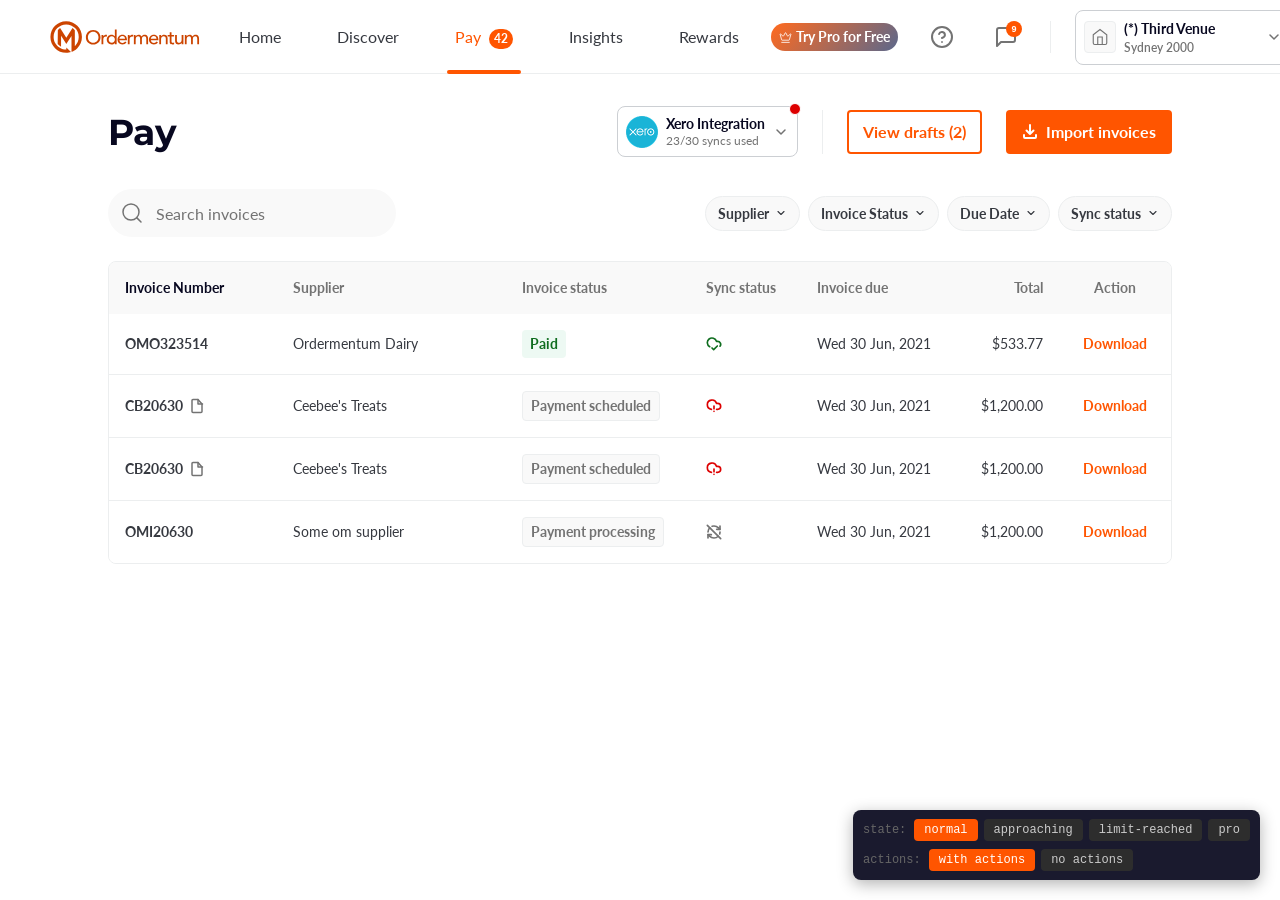
==== commit 55b6ac19: "Add design tokens, card component, shadow tokens, Pro avatar, and audit fixes across all pages - Add" ====
--- a/pay/index.html
+++ b/pay/index.html
@@ -15,6 +15,7 @@
   <link rel="stylesheet" href="../style-guide/navbar.css" />
   <link rel="stylesheet" href="../style-guide/tabs.css" />
   <link rel="stylesheet" href="../style-guide/table.css" />
+  <link rel="stylesheet" href="../style-guide/card.css" />
   <style>
     *, *::before, *::after { box-sizing: border-box; margin: 0; padding: 0; }
     [hidden] { display: none !important; }
@@ -51,7 +52,7 @@
 
     /* ── Tabs in navbar ──────────────────────────────────── */
     .navbar__left { align-self: stretch; gap: 20px; }
-    .navbar__nav { gap: 24px; }
+    .navbar__nav { gap: var(--space-l); }
     .navbar .tabs {
       padding-left: 0;
       background: transparent;
@@ -103,24 +104,6 @@
       position: relative;
     }
 
-    .navbar__notification-dot {
-      position: absolute;
-      top: 4px;
-      right: 4px;
-      width: 16px;
-      height: 16px;
-      border-radius: var(--radius-full);
-      background: var(--color-primary-brand);
-      border: 2px solid var(--color-background-regular);
-      display: flex;
-      align-items: center;
-      justify-content: center;
-      font-size: 9px;
-      font-weight: var(--font-weight-bold);
-      color: var(--palette-white-100);
-      line-height: 1;
-    }
-
     /* ── Pay page layout ─────────────────────────────────── */
     .pay-page {
       padding: 32px 108px;
@@ -133,7 +116,7 @@
       display: flex;
       align-items: center;
       justify-content: space-between;
-      margin-bottom: 32px;
+      margin-bottom: var(--space-xl);
     }
 
     .pay-heading {
@@ -147,7 +130,7 @@
     .pay-header-actions {
       display: flex;
       align-items: center;
-      gap: 24px;
+      gap: var(--space-l);
     }
 
     /* ── Accounting sync wrapper + dropdown ─────────────── */
@@ -155,22 +138,22 @@
       position: relative;
       display: flex;
       align-items: center;
-      gap: 8px;
+      gap: var(--space-xxs);
     }
 
     .sync-status-lozenge {
       display: inline-flex;
       align-items: center;
       padding: 4px 10px;
-      border-radius: 6px;
+      border-radius: var(--radius-m);
       font-family: var(--font-family-body);
       font-size: var(--font-size-label-small);
       font-weight: var(--font-weight-bold);
       white-space: nowrap;
       flex-shrink: 0;
     }
-    .sync-status-lozenge--warning { background: #fff6dc; color: #78350f; }
-    .sync-status-lozenge--error   { background: #fee2e2; color: #991b1b; }
+    .sync-status-lozenge--warning { background: var(--palette-lemon-00); color: var(--color-warning-foreground); }
+    .sync-status-lozenge--error   { background: var(--palette-ruby-00); color: var(--color-error-foreground); }
 
 
     .accounting-sync-dropdown {
@@ -179,9 +162,9 @@
       top: calc(100% + 8px);
       left: 0;
       min-width: 400px;
-      background: white;
-      border: 1px solid #d4d4d4;
-      border-radius: 6px;
+      background: var(--color-background-regular);
+      border: 1px solid var(--color-foreground-regular);
+      border-radius: var(--radius-m);
       box-shadow: 0 1px 3px rgba(0,0,0,0.05), 0 2px 4px -1px rgba(0,0,0,0.05);
       z-index: 200;
       overflow: hidden;
@@ -197,19 +180,19 @@
     }
 
     .sync-section + .sync-section {
-      border-top: 1px solid #d4d4d4;
+      border-top: 1px solid var(--color-foreground-regular);
     }
 
     .sync-section--warning {
-      background: #fff6dc;
+      background: var(--palette-lemon-00);
     }
 
     .sync-status-row {
       display: flex;
       align-items: center;
       justify-content: space-between;
-      gap: 8px;
-      padding: 4px 8px;
+      gap: var(--space-xxs);
+      padding: var(--space-xxxs) var(--space-xxs);
     }
 
     .sync-last-sync {
@@ -305,7 +288,7 @@
     .sync-upsell-text {
       font-size: var(--font-size-label-small);
       font-weight: var(--font-weight-bold);
-      background: linear-gradient(131.85deg, #fb6a22 3.35%, #5b688c 100%);
+      background: var(--gradient-pro);
       -webkit-background-clip: text;
       -webkit-text-fill-color: transparent;
       background-clip: text;
@@ -314,7 +297,7 @@
     .sync-fix-btn {
       font-family: var(--font-family-body);
       font-size: var(--font-size-label-small);
-      font-weight: 500;
+      font-weight: var(--font-weight-semibold);
       color: var(--color-primary-brand);
       background: none;
       border: none;
@@ -331,13 +314,13 @@
     .sync-upgrade-btn {
       display: inline-flex;
       align-items: center;
-      gap: 4px;
-      padding: 4px 8px;
-      border-radius: 4px;
+      gap: var(--space-xxxs);
+      padding: var(--space-xxxs) var(--space-xxs);
+      border-radius: var(--radius-s);
       border: none;
       cursor: pointer;
-      background: linear-gradient(125.67deg, rgba(255,85,0,0.8) 3.35%, rgba(60,60,109,0.8) 92.23%);
-      color: white;
+      background: linear-gradient(131.85deg, var(--color-pro-1), var(--color-pro-2));
+      color: var(--palette-white-100);
       font-family: var(--font-family-body);
       font-size: var(--font-size-label-small);
       font-weight: var(--font-weight-bold);
@@ -358,8 +341,8 @@
     .accounting-sync-btn {
       display: flex;
       align-items: center;
-      gap: 8px;
-      padding: 8px;
+      gap: var(--space-xxs);
+      padding: var(--space-xxs);
       position: relative;
       border: 1px solid var(--color-foreground-regular);
       border-radius: var(--radius-m);
@@ -409,7 +392,7 @@
       font-family: var(--font-family-body);
       font-size: var(--font-size-label-xsmall);
       font-weight: var(--font-weight-regular);
-      background: linear-gradient(131.85deg, #fb6a22 3.35%, #5b688c 100%);
+      background: var(--gradient-pro);
       -webkit-background-clip: text;
       -webkit-text-fill-color: transparent;
       background-clip: text;
@@ -428,43 +411,6 @@
       stroke-width: 1.5;
       fill: none;
     }
-
-    /* ── Usage gating — page banner ─────────────────────── */
-    .sync-banner {
-      display: flex;
-      align-items: flex-start;
-      gap: 12px;
-      padding: 12px 40px;
-      font-family: var(--font-family-body);
-      font-size: var(--font-size-label-small);
-      line-height: 20px;
-    }
-    .sync-banner--warning { background: #fff6dc; border-bottom: 1px solid #f5c842; }
-    .sync-banner--error   { background: #fff1f0; border-bottom: 1px solid #ffb3ae; }
-    .sync-banner__icon { flex-shrink: 0; margin-top: 2px; }
-    .sync-banner__icon svg { width: 16px; height: 16px; stroke: currentColor; stroke-width: 1.5; fill: none; }
-    .sync-banner--warning .sync-banner__icon { color: #b45309; }
-    .sync-banner--error   .sync-banner__icon { color: #c53030; }
-    .sync-banner__body { flex: 1; color: #363940; }
-    .sync-banner__body strong { font-weight: 600; }
-    .sync-banner__upgrade {
-      display: inline-flex;
-      align-items: center;
-      gap: 4px;
-      padding: 4px 10px;
-      border-radius: 20px;
-      margin-left: 16px;
-      flex-shrink: 0;
-      align-self: center;
-      background: linear-gradient(131.85deg, #fb6a22 3.35%, #5b688c 100%);
-      font-family: var(--font-family-body);
-      font-size: var(--font-size-label-xsmall);
-      font-weight: var(--font-weight-bold);
-      color: #fff;
-      text-decoration: none;
-      white-space: nowrap;
-    }
-    .sync-banner__upgrade svg { width: 12px; height: 12px; stroke: currentColor; stroke-width: 1.5; fill: none; }
 
     /* ── Usage gating — button dot indicator ─────────────── */
     .accounting-sync-avatar { position: relative; }
@@ -478,8 +424,8 @@
       border: 1.5px solid var(--color-background-regular);
       pointer-events: none;
     }
-    .sync-usage-dot--warning { background: #f5a623; }
-    .sync-usage-dot--error   { background: #e53e3e; }
+    .sync-usage-dot--warning { background: var(--color-warning-foreground); }
+    .sync-usage-dot--error   { background: var(--color-error-foreground); }
 
 
     /* ── Usage history modal ──────────────────────────────── */
@@ -508,24 +454,24 @@
       color: var(--color-text-regular);
       white-space: nowrap;
     }
-    .usage-history-count--warning { color: #92400e; font-weight: 600; }
-    .usage-history-count--error   { color: #c53030; font-weight: 600; }
+    .usage-history-count--warning { color: var(--color-warning-foreground); font-weight: var(--font-weight-semibold); }
+    .usage-history-count--error   { color: var(--color-error-foreground); font-weight: var(--font-weight-semibold); }
     .usage-history-cta {
       position: relative;
       display: flex;
       align-items: center;
-      gap: 16px;
-      padding: 16px;
+      gap: var(--space-s);
+      padding: var(--space-s);
       background: var(--color-background-subtle);
-      border-radius: 8px;
+      border-radius: var(--radius-m);
     }
     .usage-history-cta::before {
       content: '';
       position: absolute;
       top: 0; left: 0; right: 0;
       height: 2px;
-      background: linear-gradient(90deg, #fb6a22 0%, #5b688c 100%);
-      border-radius: 8px 8px 0 0;
+      background: var(--gradient-pro);
+      border-radius: var(--radius-m) var(--radius-m) 0 0;
     }
     .usage-history-cta__left { flex: 1; min-width: 0; }
     .usage-history-cta__title {
@@ -560,7 +506,7 @@
     .pay-search {
       display: flex;
       align-items: center;
-      gap: 12px;
+      gap: var(--space-xs);
       padding: 12px 20px 12px 12px;
       background: var(--color-background-subtle);
       border-radius: var(--radius-full);
@@ -595,7 +541,7 @@
     .pay-filters {
       display: flex;
       align-items: center;
-      gap: 8px;
+      gap: var(--space-xxs);
     }
 
     /* ── Filter chip ─────────────────────────────────────── */
@@ -655,19 +601,19 @@
     /* ── Status lozenges ─────────────────────────────────── */
     .lozenge-paid {
       display: inline-flex;
-      padding: 4px 8px;
+      padding: var(--space-xxxs) var(--space-xxs);
       border-radius: var(--radius-s);
-      background: #edf9f3;
+      background: var(--palette-emerald-00);
       font-family: var(--font-family-body);
       font-size: var(--font-size-label-small);
       font-weight: var(--font-weight-bold);
-      color: #0f6d1f;
+      color: var(--color-success-foreground);
       white-space: nowrap;
     }
 
     .lozenge-neutral {
       display: inline-flex;
-      padding: 4px 8px;
+      padding: var(--space-xxxs) var(--space-xxs);
       border-radius: var(--radius-s);
       background: var(--color-background-subtle);
       border: 1px solid var(--color-foreground-subtle);
@@ -692,9 +638,9 @@
     }
 
     .sync-icon svg            { stroke-width: 2.5; }
-    .sync-icon--synced svg    { stroke: #0f6d1f; }
-    .sync-icon--failed svg    { stroke: #dd0000; }
-    .sync-icon--unsynced svg  { stroke: #737373; }
+    .sync-icon--synced svg    { stroke: var(--color-success-foreground); }
+    .sync-icon--failed svg    { stroke: var(--color-error-foreground); }
+    .sync-icon--unsynced svg  { stroke: var(--color-text-subtle); }
 
     /* ── Table overrides ─────────────────────────────────── */
     .table__th--active {
@@ -743,12 +689,12 @@
       width: 340px;
       background: var(--color-background-regular);
       border-radius: var(--radius-s);
-      box-shadow: 0px 12px 32px 0px rgba(0, 0, 0, 0.08);
+      box-shadow: var(--shadow-white-on-white);
       border: 1px solid var(--color-foreground-subtle);
       z-index: 200;
-      padding-bottom: 16px;
+      padding-bottom: var(--space-s);
       flex-direction: column;
-      gap: 12px;
+      gap: var(--space-xs);
     }
 
     .venue-dropdown.is-open {
@@ -766,7 +712,7 @@
       font-family: var(--font-family-body);
       font-size: var(--font-size-label-xsmall);
       font-weight: var(--font-weight-bold);
-      line-height: 14px;
+      line-height: var(--font-line-height-label-xsmall);
       color: var(--color-text-subtle);
       padding: 0 16px 4px;
     }
@@ -774,7 +720,7 @@
     .venue-dropdown__row {
       display: flex;
       align-items: center;
-      gap: 12px;
+      gap: var(--space-xs);
       padding: 4px 16px;
       cursor: pointer;
       transition: background 0.15s ease;
@@ -826,14 +772,14 @@
       min-width: 0;
       display: flex;
       flex-direction: column;
-      gap: 4px;
+      gap: var(--space-xxxs);
     }
 
     .venue-dropdown__name {
       font-family: var(--font-family-body);
       font-size: var(--font-size-body);
       font-weight: var(--font-weight-bold);
-      line-height: 20px;
+      line-height: var(--font-line-height-body-small);
       color: var(--palette-black-100);
       white-space: nowrap;
       overflow: hidden;
@@ -844,7 +790,7 @@
       font-family: var(--font-family-body);
       font-size: var(--font-size-label-xsmall);
       font-weight: var(--font-weight-regular);
-      line-height: 14px;
+      line-height: var(--font-line-height-label-xsmall);
       color: var(--color-text-subtle);
     }
 
@@ -876,7 +822,7 @@
       font-family: var(--font-family-body);
       font-size: var(--font-size-label-xsmall);
       font-weight: var(--font-weight-bold);
-      line-height: 14px;
+      line-height: var(--font-line-height-label-xsmall);
       color: var(--color-text-subtle);
       padding: 0 16px;
     }
@@ -884,8 +830,8 @@
     .venue-dropdown__user {
       display: flex;
       align-items: center;
-      gap: 12px;
-      padding: 12px 16px;
+      gap: var(--space-xs);
+      padding: var(--space-xs) var(--space-s);
       background: var(--color-foreground-subtle);
     }
 
@@ -907,14 +853,14 @@
     .venue-dropdown__user-info {
       display: flex;
       flex-direction: column;
-      gap: 4px;
+      gap: var(--space-xxxs);
     }
 
     .venue-dropdown__user-name {
       font-family: var(--font-family-body);
       font-size: var(--font-size-body);
       font-weight: var(--font-weight-bold);
-      line-height: 20px;
+      line-height: var(--font-line-height-body-small);
       color: var(--palette-black-100);
     }
 
@@ -939,7 +885,7 @@
       font-family: var(--font-family-body);
       font-size: var(--font-size-label-small);
       font-weight: var(--font-weight-bold);
-      line-height: 20px;
+      line-height: var(--font-line-height-body-small);
       color: var(--palette-black-100);
       text-decoration: none;
       cursor: pointer;
@@ -958,7 +904,7 @@
       z-index: 200;
       background: var(--color-background-regular);
       border: 1px solid var(--color-foreground-subtle);
-      border-radius: 8px;
+      border-radius: var(--radius-m);
       box-shadow: 0 4px 12px rgba(0,0,0,0.12);
       list-style: none;
       margin: 0;
@@ -985,10 +931,10 @@
     .filter-chip--active {
       background: var(--color-primary-brand);
       border-color: var(--color-primary-brand);
-      color: #fff;
+      color: var(--palette-white-100);
     }
     .filter-chip--active svg {
-      stroke: #fff;
+      stroke: var(--palette-white-100);
     }
 
     /* ── Mobile nav elements (hidden on desktop) ─────────── */
@@ -1018,9 +964,9 @@
       .mobile-only { display: flex; }
       .desktop-only { display: none; }
       .pay-page { padding: 32px 32px; }
-      .pay-header { flex-direction: column; align-items: stretch; gap: 16px; }
-      .pay-header-actions { flex-wrap: wrap; gap: 12px; }
-      .pay-toolbar { flex-direction: row; flex-wrap: wrap; gap: 12px; }
+      .pay-header { flex-direction: column; align-items: stretch; gap: var(--space-s); }
+      .pay-header-actions { flex-wrap: wrap; gap: var(--space-xs); }
+      .pay-toolbar { flex-direction: row; flex-wrap: wrap; gap: var(--space-xs); }
       .pay-search { width: 100%; flex: 1; }
       .pay-filters { flex-wrap: wrap; }
     }
@@ -1032,8 +978,8 @@
       .navbar__logo { display: none; }
       .navbar__hamburger { display: flex; }
       .navbar__page-title { display: block; }
-      .navbar__left { gap: 12px; }
-      .navbar__right { gap: 8px; }
+      .navbar__left { gap: var(--space-xs); }
+      .navbar__right { gap: var(--space-xxs); }
       .navbar__venue-info { display: none; }
       .navbar__venue-chevron { display: none; }
       .navbar__venue { padding: 0; gap: 0; width: auto; border: none; background: none; }
@@ -1043,7 +989,7 @@
       .pay-page { padding: 20px 16px; }
       .pay-heading { display: none; }
       .pay-header-divider { display: none; }
-      .pay-header-actions { flex-wrap: wrap; gap: 12px; }
+      .pay-header-actions { flex-wrap: wrap; gap: var(--space-xs); }
       .accounting-sync-label { width: auto; }
       /* Button pair: side by side */
       .pay-header-actions .btn--secondary,
@@ -1053,7 +999,7 @@
       .accounting-sync-dropdown { min-width: unset; width: 100%; }
 
       /* Toolbar */
-      .pay-toolbar { flex-wrap: wrap; gap: 12px; }
+      .pay-toolbar { flex-wrap: wrap; gap: var(--space-xs); }
       .pay-search { flex: 1; min-width: 0; }
       .pay-filters { display: none; }
 
@@ -1068,7 +1014,7 @@
         align-items: center;
         padding: 16px 12px;
         border-bottom: 1px solid var(--color-foreground-subtle);
-        gap: 4px;
+        gap: var(--space-xxxs);
       }
       .table__tr:hover { background: none; }
       .table__td { padding: 0; border: none; }
@@ -1095,14 +1041,14 @@
       .table__td:nth-child(3) {
         display: flex;
         align-items: center;
-        gap: 8px;
+        gap: var(--space-xxs);
         width: auto;
         flex: 1;
       }
       .table__td:nth-child(6) {
         display: flex;
         align-items: center;
-        gap: 4px;
+        gap: var(--space-xxxs);
       }
       /* Add chevron after total */
       .table__td:nth-child(6)::after {
--- a/style-guide/tokens.css
+++ b/style-guide/tokens.css
@@ -105,6 +105,10 @@
 
   /* Brand */
   --color-primary-brand:        var(--palette-orange-80);   /* #ff5500 */
+
+  /* Pro */
+  --color-pro-1:                var(--palette-orange-70);    /* #fb6a22 */
+  --color-pro-2:                var(--palette-night-40);     /* #5b688c */
 
   /* Status */
   --color-info-background:      var(--palette-blue-00);     /* #ecf4ff */
@@ -234,6 +238,28 @@
   --radius-s:    4px;
   --radius-m:    8px;
   --radius-l:    16px;
+  --radius-xl:   20px;
   --radius-full: 9999px;
 
+
+  /* ----------------------------------------------------------
+     Gradients
+     ---------------------------------------------------------- */
+
+  --gradient-pro: linear-gradient(131.85deg, var(--color-pro-1), var(--color-pro-2));
+
+
+  /* ----------------------------------------------------------
+     Shadows / Effects
+     Source: Figma / Effect styles
+     ---------------------------------------------------------- */
+
+  --shadow-white-on-white:   0px 12px 32px 0px rgba(0, 0, 0, 0.08);
+  --shadow-white-on-primary: 0px 12px 32px 0px rgba(224, 75, 0, 0.08);
+  --shadow-fixed-top:        0px 2px 12px 0px rgba(0, 0, 0, 0.06);
+  --shadow-fixed-bottom:     0px 12px 32px 0px rgba(0, 0, 0, 0.24);
+
+  /* Aliases */
+  --shadow-card: var(--shadow-white-on-white);
+
 }
--- a/style-guide/table.css
+++ b/style-guide/table.css
@@ -14,6 +14,10 @@
   border:        1px solid var(--color-foreground-subtle);  /* #eceeef */
   border-radius: var(--radius-m);
   overflow:      hidden;   /* clip radius + scroll together */
+}
+
+.table-wrap--borderless {
+  border: none;
 }
 
 .table {
--- a/style-guide/card.css
+++ b/style-guide/card.css
@@ -0,0 +1,33 @@
+/* ============================================================
+   Card — Component
+   Source: Figma / 📐 OM CORE Library · node 12877:4521
+   Platform: Web
+   Depends on: tokens.css
+   ============================================================ */
+
+
+/* ── Base ────────────────────────────────────────────────── */
+
+.card {
+  background:    var(--color-background-regular);
+  border-radius: var(--radius-m);   /* 8px */
+  transition:    background 0.15s ease, box-shadow 0.15s ease;
+}
+
+.card:hover {
+  background: var(--color-background-special);   /* #fff4ee */
+}
+
+
+/* ── Stroke variant ──────────────────────────────────────── */
+
+.card--stroke {
+  border: 1px solid var(--color-foreground-subtle);   /* #eceeef */
+}
+
+
+/* ── Shadow variant (white on white) ─────────────────────── */
+
+.card--shadow {
+  box-shadow: var(--shadow-card);   /* 0 12px 32px rgba(0,0,0,0.08) */
+}
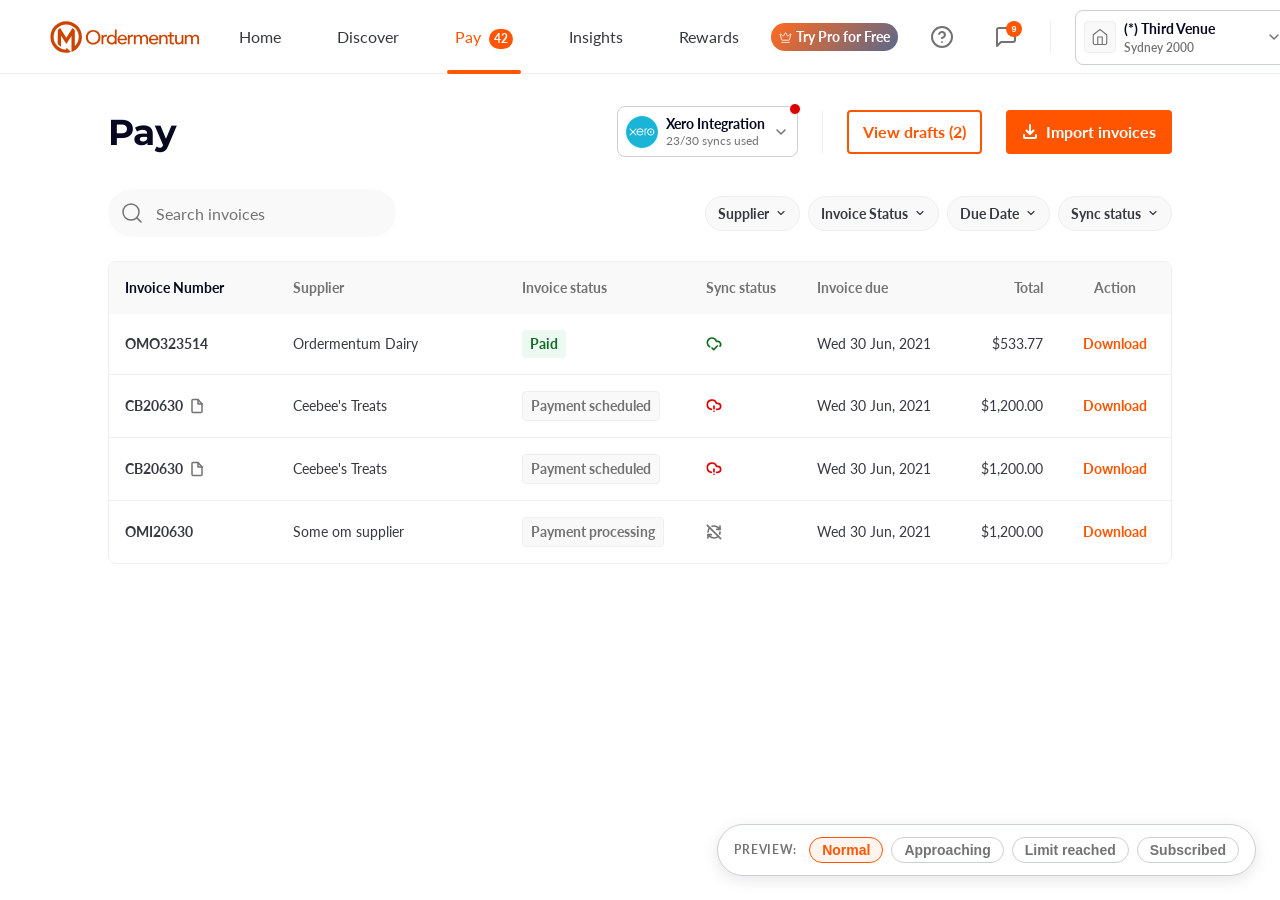
==== commit 9abdbdb5: "Sync Pro/Subscribed preview state across pages and fix consistency - Hide Pro lozenge in navbar for " ====
--- a/pay/index.html
+++ b/pay/index.html
@@ -83,6 +83,46 @@
       height: 13px;
     }
 
+    /* ── Venue avatar — Pro state ─────────────────────────── */
+    .navbar__venue-avatar-inner {
+      width: 32px;
+      height: 32px;
+      border-radius: 4px;
+      background: var(--color-background-subtle);
+      border: 1px solid var(--color-foreground-subtle);
+      display: flex;
+      align-items: center;
+      justify-content: center;
+    }
+    .navbar__venue-avatar--pro .navbar__venue-avatar-inner {
+      border-radius: 50%;
+      background:
+        linear-gradient(var(--color-background-regular), var(--color-background-regular)) padding-box,
+        var(--gradient-pro) border-box;
+      border: 1.5px solid transparent;
+    }
+    .navbar__venue-avatar--pro .navbar__avatar-icon--house {
+      display: none !important;
+    }
+    .navbar__venue-avatar--pro .navbar__avatar-icon--crown {
+      display: block !important;
+      stroke: url(#pro-gradient);
+    }
+
+    /* ── Venue switcher — gradient border when Pro ────────── */
+    .navbar__venue--pro {
+      background:
+        linear-gradient(var(--color-background-regular), var(--color-background-regular)) padding-box,
+        var(--gradient-pro) border-box;
+      border: 1.5px solid transparent;
+    }
+    .navbar__venue--pro:hover {
+      background:
+        linear-gradient(var(--color-background-subtle), var(--color-background-subtle)) padding-box,
+        var(--gradient-pro) border-box;
+      border-color: transparent;
+    }
+
     /* ── Navbar badge ────────────────────────────────────── */
     .navbar__nav-badge {
       display: inline-flex;
@@ -102,6 +142,46 @@
 
     .navbar__notification-btn {
       position: relative;
+    }
+
+    /* ── Preview switcher ──────────────────────────────────── */
+    .subs-preview-bar {
+      position: fixed;
+      bottom: 24px;
+      right: 24px;
+      z-index: 100;
+      display: flex;
+      align-items: center;
+      gap: 8px;
+      padding: var(--space-xs) var(--space-s);
+      background: var(--color-background-regular);
+      border: 1px solid var(--color-foreground-regular);
+      border-radius: var(--radius-full);
+      box-shadow: 0 4px 16px rgba(0,0,0,0.10);
+    }
+    .subs-preview-bar__label {
+      font-size: var(--font-size-label-xsmall);
+      font-weight: var(--font-weight-bold);
+      color: var(--color-text-subtle);
+      text-transform: uppercase;
+      letter-spacing: 0.06em;
+      margin-right: var(--space-xxxs);
+    }
+    .subs-preview-btn {
+      font-size: var(--font-size-label-small);
+      font-weight: var(--font-weight-semibold);
+      color: var(--color-text-subtle);
+      background: none;
+      border: 1px solid var(--color-foreground-regular);
+      border-radius: var(--radius-full);
+      padding: var(--space-xxxs) var(--space-xs);
+      cursor: pointer;
+      transition: color 0.15s, border-color 0.15s, background 0.15s;
+    }
+    .subs-preview-btn--active {
+      color: var(--color-primary-brand);
+      border-color: var(--color-primary-brand);
+      background: var(--color-background-special);
     }
 
     /* ── Pay page layout ─────────────────────────────────── */
@@ -1076,6 +1156,187 @@
       .table__td:nth-child(1) { grid-column: 1; grid-row: 2; }
       .table__td:nth-child(2) { grid-column: 1; grid-row: 3; }
     }
+
+    /* ── Invoice detail view ─────────────────────────────── */
+    .invoice-detail {
+      padding: 32px 108px;
+      max-width: 1485px;
+      display: flex;
+      flex-direction: column;
+      gap: var(--space-xl);
+    }
+
+    /* Header */
+    .invoice-detail__header {
+      display: flex;
+      justify-content: space-between;
+      align-items: flex-start;
+    }
+    .invoice-detail__header-left {
+      display: flex;
+      flex-direction: column;
+      gap: var(--space-xxxs);
+    }
+    .invoice-detail__title-row {
+      display: flex;
+      align-items: center;
+      gap: var(--space-xs);
+    }
+    .invoice-detail__back {
+      display: flex;
+      align-items: center;
+      justify-content: center;
+      width: var(--space-xl);
+      height: var(--space-xl);
+      border: none;
+      background: none;
+      cursor: pointer;
+      color: var(--color-text-regular);
+      border-radius: var(--radius-s);
+    }
+    .invoice-detail__back:hover {
+      background: var(--color-background-subtle);
+    }
+    .invoice-detail__back svg {
+      width: 20px;
+      height: 20px;
+      stroke: currentColor;
+      stroke-width: 2;
+      fill: none;
+    }
+    .invoice-detail__title {
+      font-family: var(--font-family-display);
+      font-size: var(--font-size-h1);
+      font-weight: var(--font-weight-bold);
+      line-height: var(--font-line-height-h1);
+      color: var(--color-text-strong);
+    }
+    .invoice-detail__subtitle {
+      font-size: var(--font-size-body);
+      color: var(--color-text-subtle);
+      padding-left: 44px; /* align with title after back button */
+    }
+    .invoice-detail__sync {
+      display: flex;
+      align-items: center;
+      gap: var(--space-xxs);
+      padding-left: 44px;
+      font-size: var(--font-size-label-small);
+      font-weight: var(--font-weight-regular);
+      color: var(--color-text-regular);
+    }
+    .invoice-detail__sync-icon {
+      width: 16px;
+      height: 16px;
+      stroke: var(--color-success-foreground);
+    }
+    .invoice-detail__actions {
+      display: flex;
+      align-items: center;
+      gap: var(--space-xxs);
+      padding-top: var(--space-xxs);
+    }
+
+    /* Info cards row */
+    .invoice-detail__info {
+      display: flex;
+      border: 1px solid var(--color-foreground-subtle);
+      border-radius: var(--radius-s);
+    }
+    .invoice-detail__info-col {
+      flex: 1 0 0;
+      min-width: 0;
+      display: flex;
+      gap: var(--space-xs);
+      align-items: flex-start;
+      padding: var(--space-l) 10px;
+      border-right: 1px solid var(--color-foreground-subtle);
+    }
+    .invoice-detail__info-col:last-child {
+      border-right: none;
+    }
+    .invoice-detail__info-col svg {
+      width: 20px;
+      height: 20px;
+      stroke: var(--color-text-subtle);
+      stroke-width: 2;
+      fill: none;
+      flex-shrink: 0;
+    }
+    .invoice-detail__info-body {
+      display: flex;
+      flex-direction: column;
+      gap: var(--space-xxxs);
+    }
+    .invoice-detail__info-label {
+      font-family: var(--font-family-body);
+      font-size: var(--font-size-label-small);
+      font-weight: var(--font-weight-bold);
+      line-height: var(--font-line-height-label-small);
+      color: var(--color-text-regular);
+    }
+    .invoice-detail__info-value {
+      font-family: var(--font-family-body);
+      font-size: var(--font-size-label-small);
+      font-weight: var(--font-weight-regular);
+      line-height: var(--font-line-height-label-small);
+      color: var(--color-text-regular);
+    }
+    .invoice-detail__info-sub {
+      font-family: var(--font-family-body);
+      font-size: var(--font-size-label-small);
+      font-weight: var(--font-weight-regular);
+      line-height: var(--font-line-height-label-small);
+      color: var(--color-text-subtle);
+    }
+    .invoice-detail__info-value--link {
+      font-size: var(--font-size-body);
+      font-weight: var(--font-weight-bold);
+      line-height: var(--font-line-height-body);
+      color: var(--color-primary-brand);
+      text-decoration: none;
+    }
+
+    /* Line items table — all cells left-aligned */
+    .invoice-detail .table__th,
+    .invoice-detail .table__td,
+    .invoice-detail .table__td--right {
+      text-align: left;
+    }
+
+    /* Summary */
+    .invoice-detail__summary {
+      margin-left: auto;
+      width: 380px;
+      display: flex;
+      flex-direction: column;
+      gap: var(--space-xxs);
+    }
+    .invoice-detail__summary-row {
+      display: flex;
+      justify-content: space-between;
+      font-family: var(--font-family-body);
+      font-size: var(--font-size-body);
+      color: var(--color-text-regular);
+    }
+    .invoice-detail__summary-row--subtle {
+      color: var(--color-text-subtle);
+    }
+    .invoice-detail__summary-divider {
+      border: none;
+      border-top: 1px solid var(--color-foreground-subtle);
+      margin: var(--space-xxs) 0;
+    }
+    .invoice-detail__summary-total {
+      display: flex;
+      justify-content: space-between;
+      font-family: var(--font-family-display);
+      font-size: var(--font-size-h3);
+      font-weight: var(--font-weight-bold);
+      line-height: var(--font-line-height-h3);
+      color: var(--color-text-strong);
+      padding-top: var(--space-xxs);
+    }
   </style>
 </head>
 <body>
@@ -1083,6 +1344,10 @@
   <!-- Hidden SVG defs for Pro gradient stroke -->
   <svg aria-hidden="true" style="position:absolute;width:0;height:0;overflow:hidden">
     <defs>
+      <linearGradient id="pro-gradient" x1="0%" y1="0%" x2="100%" y2="100%">
+        <stop offset="0%" stop-color="#fb6a22"/>
+        <stop offset="100%" stop-color="#5b688c"/>
+      </linearGradient>
       <linearGradient id="pro-gradient-sync" x1="0%" y1="0%" x2="100%" y2="100%" gradientUnits="objectBoundingBox">
         <stop offset="3.35%" stop-color="#fb6a22"/>
         <stop offset="100%" stop-color="#5b688c"/>
@@ -1168,10 +1433,14 @@
       <div class="venue-switcher">
         <button class="navbar__venue" id="venueSwitcher" aria-haspopup="true" aria-expanded="false">
           <div class="navbar__venue-avatar">
-            <div style="width:32px;height:32px;border-radius:4px;background:var(--color-background-subtle);border:1px solid var(--color-foreground-subtle);display:flex;align-items:center;justify-content:center;">
-              <svg width="18" height="18" viewBox="0 0 24 24" fill="none" stroke="var(--color-text-subtle)" stroke-width="1.5">
+            <div class="navbar__venue-avatar-inner">
+              <svg class="navbar__avatar-icon--house" width="18" height="18" viewBox="0 0 24 24" fill="none" stroke="var(--color-text-subtle)" stroke-width="1.5">
                 <path d="M3 9l9-7 9 7v11a2 2 0 0 1-2 2H5a2 2 0 0 1-2-2z"/>
                 <polyline points="9 22 9 12 15 12 15 22"/>
+              </svg>
+              <svg class="navbar__avatar-icon--crown" width="16" height="16" viewBox="0 0 24 24" fill="none" stroke="var(--color-text-subtle)" stroke-width="2" stroke-linecap="round" stroke-linejoin="round" style="display: none;">
+                <path d="M11.562 3.266a.5.5 0 0 1 .876 0L15.39 8.87a1 1 0 0 0 1.516.294L21.183 5.5a.5.5 0 0 1 .798.519l-2.834 10.246a1 1 0 0 1-.956.734H5.81a1 1 0 0 1-.957-.734L2.02 6.02a.5.5 0 0 1 .798-.519l4.276 3.664a1 1 0 0 0 1.516-.294z"/>
+                <path d="M5 21h14"/>
               </svg>
             </div>
           </div>
@@ -1226,8 +1495,8 @@
 
   </nav>
 
-  <!-- ── Pay page ─────────────────────────────────────────── -->
-  <main class="pay-page">
+  <!-- ── Pay list view ────────────────────────────────────── -->
+  <main class="pay-page view" id="view-pay-list">
 
     <!-- Header -->
     <div class="pay-header">
@@ -1531,29 +1800,229 @@
 
   </main>
 
-  <!-- ── Dev preview toggle (prototype only) ───────────────── -->
-  <div id="devToggle" style="
-    position: fixed; bottom: 20px; right: 20px; z-index: 9999;
-    display: flex; flex-direction: column; gap: 6px;
-    background: #1a1a2e; border-radius: 8px; padding: 8px 10px;
-    font-family: monospace; font-size: 12px; color: #aaa;
-    box-shadow: 0 4px 16px rgba(0,0,0,0.3);
-  ">
-    <div style="display:flex;align-items:center;gap:6px;">
-      <span style="color:#666; margin-right:2px;">state:</span>
-      <button onclick="setSyncState('normal')"       id="tog-normal"       style="padding:4px 10px;border-radius:4px;border:none;cursor:pointer;font-family:monospace;font-size:12px;background:#2d2d2d;color:#ccc;">normal</button>
-      <button onclick="setSyncState('approaching')"  id="tog-approaching"  style="padding:4px 10px;border-radius:4px;border:none;cursor:pointer;font-family:monospace;font-size:12px;background:#2d2d2d;color:#ccc;">approaching</button>
-      <button onclick="setSyncState('limit-reached')" id="tog-limit-reached" style="padding:4px 10px;border-radius:4px;border:none;cursor:pointer;font-family:monospace;font-size:12px;background:#2d2d2d;color:#ccc;">limit-reached</button>
-      <button onclick="setSyncState('pro')"            id="tog-pro"            style="padding:4px 10px;border-radius:4px;border:none;cursor:pointer;font-family:monospace;font-size:12px;background:#2d2d2d;color:#ccc;">pro</button>
+  <!-- ── Invoice detail view ─────────────────────────────── -->
+  <div class="invoice-detail view" id="view-invoice-detail" hidden>
+
+    <!-- Header -->
+    <div class="invoice-detail__header">
+      <div class="invoice-detail__header-left">
+        <div class="invoice-detail__title-row">
+          <button class="invoice-detail__back" id="invoiceBackBtn" aria-label="Back to invoices">
+            <svg viewBox="0 0 24 24" stroke-linecap="round" stroke-linejoin="round"><path d="M19 12H5"/><path d="M12 19l-7-7 7-7"/></svg>
+          </button>
+          <h1 class="invoice-detail__title">Invoice OMI15158</h1>
+        </div>
+        <div class="invoice-detail__subtitle">Ceebee's Treats</div>
+        <div class="invoice-detail__sync">
+          <img src="Assets/pay64-xero.png" alt="Xero" width="24" height="24" style="display:block;border-radius:3px;" />
+          <svg class="invoice-detail__sync-icon" viewBox="0 0 24 24" fill="none" stroke-width="2" stroke-linecap="round" stroke-linejoin="round"><path d="m17 15-5.5 5.5L9 18"/><path d="M5.516 16.07A7 7 0 1 1 15.71 8h1.79a4.5 4.5 0 0 1 3.501 7.327"/></svg>
+          <span>Successfully synced: Jan 30, 2026</span>
+        </div>
+      </div>
+      <div class="invoice-detail__actions">
+        <a href="#" class="btn btn--tertiary btn--lead-icon">
+          <span class="btn__icon"><svg viewBox="0 0 24 24" fill="none" stroke="currentColor" stroke-width="1.5" stroke-linecap="round" stroke-linejoin="round"><path d="M21 15a2 2 0 0 1-2 2H7l-4 4V5a2 2 0 0 1 2-2h14a2 2 0 0 1 2 2z"/></svg></span>
+          Ask about this invoice
+        </a>
+        <a href="#" class="btn btn--tertiary btn--lead-icon">
+          <span class="btn__icon"><svg viewBox="0 0 24 24" fill="none" stroke="currentColor" stroke-width="1.5" stroke-linecap="round" stroke-linejoin="round"><path d="M21 15v4a2 2 0 0 1-2 2H5a2 2 0 0 1-2-2v-4"/><polyline points="7 10 12 15 17 10"/><line x1="12" y1="15" x2="12" y2="3"/></svg></span>
+          Download
+        </a>
+      </div>
     </div>
-    <div style="display:flex;align-items:center;gap:6px;">
-      <span style="color:#666; margin-right:2px;">actions:</span>
-      <button onclick="togglePendingActions(true)"  id="tog-actions-on"  style="padding:4px 10px;border-radius:4px;border:none;cursor:pointer;font-family:monospace;font-size:12px;background:#ff5500;color:#fff;">with actions</button>
-      <button onclick="togglePendingActions(false)" id="tog-actions-off" style="padding:4px 10px;border-radius:4px;border:none;cursor:pointer;font-family:monospace;font-size:12px;background:#2d2d2d;color:#ccc;">no actions</button>
+
+    <!-- Info cards -->
+    <div class="invoice-detail__info">
+      <div class="invoice-detail__info-col">
+        <svg viewBox="0 0 24 24" stroke-linecap="round" stroke-linejoin="round"><circle cx="12" cy="12" r="10"/><path d="M16 8h-6a2 2 0 1 0 0 4h4a2 2 0 1 1 0 4H8"/><path d="M12 18V6"/></svg>
+        <div class="invoice-detail__info-body">
+          <div class="invoice-detail__info-label">Invoice status</div>
+          <div><span class="lozenge lozenge--success">Paid</span></div>
+          <div class="invoice-detail__info-sub">Paid on: Wed 18 Mar, 2026</div>
+        </div>
+      </div>
+      <div class="invoice-detail__info-col">
+        <svg viewBox="0 0 24 24" stroke-linecap="round" stroke-linejoin="round"><rect x="2" y="5" width="20" height="14" rx="2"/><path d="M2 10h20"/></svg>
+        <div class="invoice-detail__info-body">
+          <div class="invoice-detail__info-label">Payment method</div>
+          <div class="invoice-detail__info-value">Other</div>
+        </div>
+      </div>
+      <div class="invoice-detail__info-col">
+        <svg viewBox="0 0 24 24" stroke-linecap="round" stroke-linejoin="round"><rect x="3" y="4" width="18" height="18" rx="2"/><path d="M16 2v4"/><path d="M8 2v4"/><path d="M3 10h18"/></svg>
+        <div class="invoice-detail__info-body">
+          <div class="invoice-detail__info-label">Invoice date</div>
+          <div class="invoice-detail__info-value">Fri 20 Mar, 2026</div>
+        </div>
+      </div>
+      <div class="invoice-detail__info-col">
+        <svg viewBox="0 0 24 24" stroke-linecap="round" stroke-linejoin="round"><rect x="3" y="4" width="18" height="18" rx="2"/><path d="M16 2v4"/><path d="M8 2v4"/><path d="M3 10h18"/></svg>
+        <div class="invoice-detail__info-body">
+          <div class="invoice-detail__info-label">Invoice Due</div>
+          <div class="invoice-detail__info-value">Fri 20 Mar, 2026</div>
+        </div>
+      </div>
+      <div class="invoice-detail__info-col">
+        <svg viewBox="0 0 24 24" stroke-linecap="round" stroke-linejoin="round"><path d="M14 2H6a2 2 0 0 0-2 2v16a2 2 0 0 0 2 2h12a2 2 0 0 0 2-2V8z"/><polyline points="14 2 14 8 20 8"/></svg>
+        <div class="invoice-detail__info-body">
+          <div class="invoice-detail__info-label">Order number</div>
+          <div style="display:flex;align-items:center;gap:var(--space-xxs);">
+            <a href="#" class="invoice-detail__info-value--link">OMO16812</a>
+            <span class="lozenge lozenge--success">Placed</span>
+          </div>
+        </div>
+      </div>
     </div>
+
+    <!-- Line items table -->
+    <div class="table-wrap">
+      <table class="table" aria-label="Line items">
+        <thead>
+          <tr>
+            <th class="table__th" style="width:40%;">Item</th>
+            <th class="table__th" style="width:10%;">Qty</th>
+            <th class="table__th" style="width:10%;">Unit</th>
+            <th class="table__th" style="width:12%;">Unit price</th>
+            <th class="table__th" style="width:15%;">Tax</th>
+            <th class="table__th" style="width:13%;">Total</th>
+          </tr>
+        </thead>
+        <tbody>
+          <tr class="table__tr">
+            <td class="table__td">6pk croissant</td>
+            <td class="table__td">6</td>
+            <td class="table__td">bag</td>
+            <td class="table__td table__td--right">$2.00</td>
+            <td class="table__td">Excluding GST</td>
+            <td class="table__td table__td--right">$13.20</td>
+          </tr>
+          <tr class="table__tr">
+            <td class="table__td">Sourdough loaf 750g</td>
+            <td class="table__td">12</td>
+            <td class="table__td">each</td>
+            <td class="table__td table__td--right">$5.50</td>
+            <td class="table__td">Excluding GST</td>
+            <td class="table__td table__td--right">$72.60</td>
+          </tr>
+          <tr class="table__tr">
+            <td class="table__td">Danish pastry assorted</td>
+            <td class="table__td">4</td>
+            <td class="table__td">tray</td>
+            <td class="table__td table__td--right">$18.00</td>
+            <td class="table__td">Excluding GST</td>
+            <td class="table__td table__td--right">$79.20</td>
+          </tr>
+          <tr class="table__tr">
+            <td class="table__td">Ciabatta rolls 6pk</td>
+            <td class="table__td">8</td>
+            <td class="table__td">bag</td>
+            <td class="table__td table__td--right">$4.20</td>
+            <td class="table__td">Excluding GST</td>
+            <td class="table__td table__td--right">$36.96</td>
+          </tr>
+          <tr class="table__tr">
+            <td class="table__td">Rye bread sliced 680g</td>
+            <td class="table__td">6</td>
+            <td class="table__td">each</td>
+            <td class="table__td table__td--right">$6.80</td>
+            <td class="table__td">Excluding GST</td>
+            <td class="table__td table__td--right">$44.88</td>
+          </tr>
+          <tr class="table__tr">
+            <td class="table__td">Butter croissant mini 12pk</td>
+            <td class="table__td">3</td>
+            <td class="table__td">box</td>
+            <td class="table__td table__td--right">$12.50</td>
+            <td class="table__td">Excluding GST</td>
+            <td class="table__td table__td--right">$41.25</td>
+          </tr>
+          <tr class="table__tr">
+            <td class="table__td">Multigrain loaf 900g</td>
+            <td class="table__td">10</td>
+            <td class="table__td">each</td>
+            <td class="table__td table__td--right">$4.90</td>
+            <td class="table__td">Excluding GST</td>
+            <td class="table__td table__td--right">$53.90</td>
+          </tr>
+        </tbody>
+      </table>
+    </div>
+
+    <!-- Summary -->
+    <div class="invoice-detail__summary">
+      <div class="invoice-detail__summary-row">
+        <span>Subtotal</span>
+        <span>$310.90</span>
+      </div>
+      <div class="invoice-detail__summary-row invoice-detail__summary-row--subtle">
+        <span>Freight</span>
+        <span>$15.00</span>
+      </div>
+      <div class="invoice-detail__summary-row invoice-detail__summary-row--subtle">
+        <span>GST</span>
+        <span>$31.09</span>
+      </div>
+      <hr class="invoice-detail__summary-divider">
+      <div class="invoice-detail__summary-row">
+        <span>Total</span>
+        <span>$356.99</span>
+      </div>
+      <div class="invoice-detail__summary-row invoice-detail__summary-row--subtle">
+        <span>Less discount</span>
+        <span>$0.00</span>
+      </div>
+      <div class="invoice-detail__summary-total">
+        <span>Total Due</span>
+        <span>$356.99</span>
+      </div>
+    </div>
+
   </div>
 
+  <!-- ── Preview switcher (prototype only) ────────────────── -->
+  <div class="subs-preview-bar" id="pay-preview-bar" aria-label="Preview state">
+    <span class="subs-preview-bar__label">Preview:</span>
+    <button class="subs-preview-btn subs-preview-btn--active" data-pay-state="normal">Normal</button>
+    <button class="subs-preview-btn" data-pay-state="approaching">Approaching</button>
+    <button class="subs-preview-btn" data-pay-state="limit-reached">Limit reached</button>
+    <button class="subs-preview-btn" data-pay-state="subscribed">Subscribed</button>
+  </div>
+
   <script>
+    // ── Shared preview state (syncs across pages via localStorage) ──
+    const PREVIEW_STATE_KEY = 'venue-proto-sub-state';
+    function getSharedPreviewState() {
+      return localStorage.getItem(PREVIEW_STATE_KEY) || 'free';
+    }
+    function setSharedPreviewState(state) {
+      localStorage.setItem(PREVIEW_STATE_KEY, state);
+    }
+
+    // ── View navigation ──────────────────────────────────────────────────
+    function navigate(viewId) {
+      document.querySelectorAll('.view').forEach(v => { v.hidden = true; });
+      document.getElementById(viewId).hidden = false;
+      // Hide dev toggle on detail view
+      const previewBar = document.getElementById('pay-preview-bar');
+      if (previewBar) previewBar.style.display = viewId === 'view-pay-list' ? '' : 'none';
+      window.scrollTo(0, 0);
+    }
+
+    // Invoice table row click → detail view
+    document.querySelectorAll('#view-pay-list .table__tr').forEach(row => {
+      row.style.cursor = 'pointer';
+      row.addEventListener('click', (e) => {
+        // Don't navigate if clicking the Download button
+        if (e.target.closest('.table__action')) return;
+        navigate('view-invoice-detail');
+      });
+    });
+
+    // Back button
+    document.getElementById('invoiceBackBtn').addEventListener('click', () => {
+      navigate('view-pay-list');
+    });
+
     // ── Sync usage state (change `state` to simulate scenarios) ──────────
     // States: 'normal' | 'approaching' | 'limit-reached'
     const SYNC_CONFIG = {
@@ -1659,24 +2128,48 @@
       if (newState === 'limit-reached') SYNC_CONFIG.used = 30;
       if (newState === 'pro')           SYNC_CONFIG.used = 23;
       applySyncState();
-      // highlight active toggle button
-      ['normal','approaching','limit-reached','pro'].forEach(s => {
-        const btn = document.getElementById('tog-' + s);
-        btn.style.background = s === newState ? '#ff5500' : '#2d2d2d';
-        btn.style.color      = s === newState ? '#fff'    : '#ccc';
+
+      // Update navbar to match subscription state
+      const isPro = newState === 'pro';
+      const lozengeUpgrade = document.getElementById('nav-lozenge-upgrade');
+      if (lozengeUpgrade) lozengeUpgrade.hidden = isPro;
+      // No Pro lozenge in navbar for subscribed state (consistent with home page)
+
+      const avatar = document.querySelector('.navbar__venue-avatar');
+      if (avatar) avatar.classList.toggle('navbar__venue-avatar--pro', isPro);
+
+      const venueSwitcher = document.getElementById('venueSwitcher');
+      if (venueSwitcher) venueSwitcher.classList.toggle('navbar__venue--pro', isPro);
+    }
+
+    // Preview bar event delegation
+    (function initPayPreview() {
+      const bar = document.getElementById('pay-preview-bar');
+      if (!bar) return;
+      const btns = bar.querySelectorAll('.subs-preview-btn');
+
+      btns.forEach(btn => {
+        btn.addEventListener('click', () => {
+          const state = btn.dataset.payState;
+          btns.forEach(b => b.classList.toggle('subs-preview-btn--active', b === btn));
+          setSyncState(state === 'subscribed' ? 'pro' : state);
+
+          // Sync shared state
+          setSharedPreviewState(state === 'subscribed' ? 'subscribed' : 'free');
+        });
       });
-    }
-    // Set initial highlight
-    setSyncState(SYNC_CONFIG.state);
-
-    function togglePendingActions(show) {
-      SYNC_CONFIG.hasPendingActions = show;
-      applySyncState();
-      document.getElementById('tog-actions-on').style.background  = show ? '#ff5500' : '#2d2d2d';
-      document.getElementById('tog-actions-on').style.color       = show ? '#fff'    : '#ccc';
-      document.getElementById('tog-actions-off').style.background = show ? '#2d2d2d' : '#ff5500';
-      document.getElementById('tog-actions-off').style.color      = show ? '#ccc'    : '#fff';
-    }
+
+      // Restore shared state on load
+      const saved = getSharedPreviewState();
+      if (saved === 'subscribed') {
+        btns.forEach(b => b.classList.toggle('subs-preview-btn--active', b.dataset.payState === 'subscribed'));
+        setSyncState('pro');
+        return;
+      }
+
+      // Default initial state
+      setSyncState(SYNC_CONFIG.state);
+    })();
 
     // ── Sync status filter ────────────────────────────────
     const syncFilterChip     = document.getElementById('syncFilterChip');
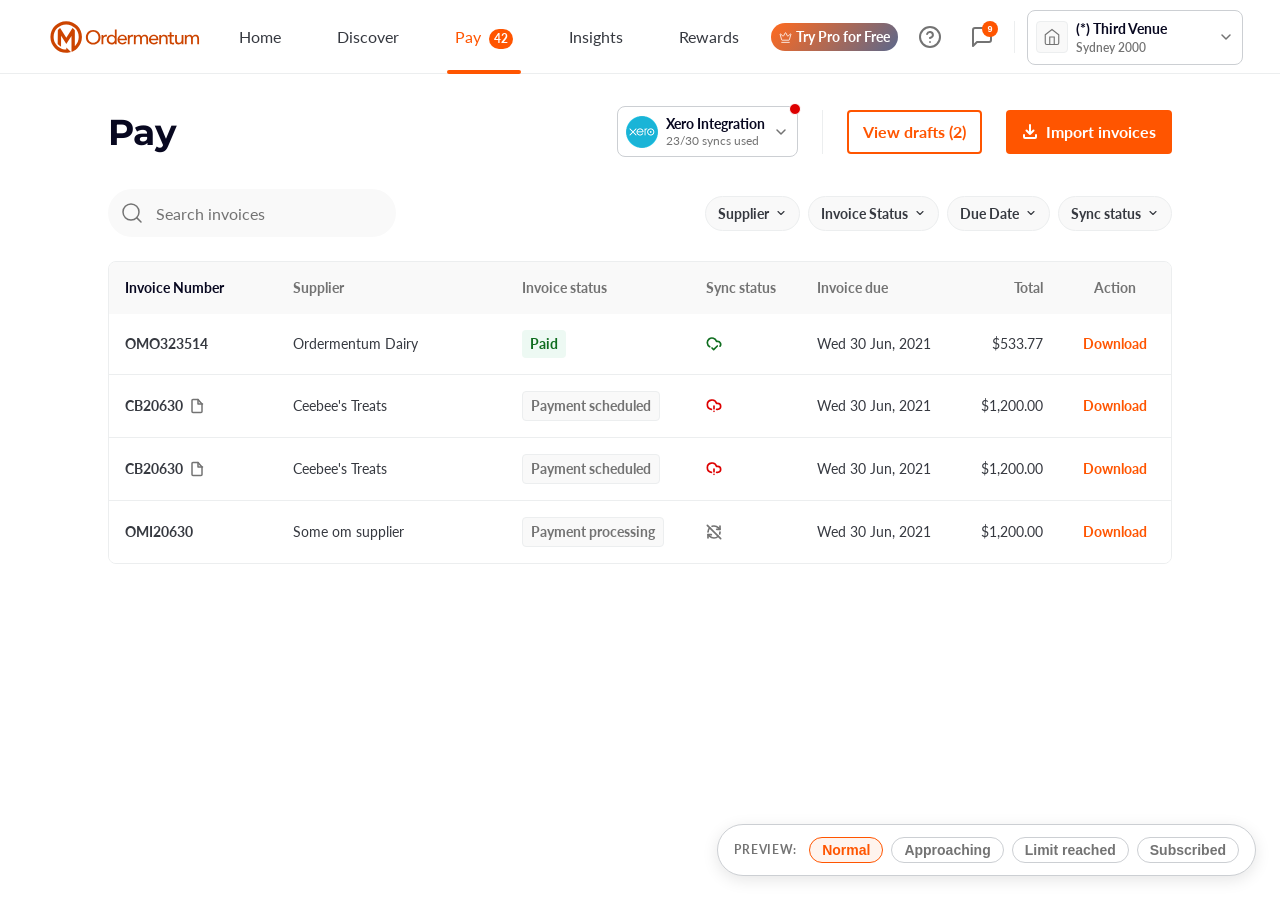
==== commit dc53b5d0: "Fix asset path casing for GitHub Pages (Linux case-sensitive) Co-Authored-By: Claude Opus 4.6 (1M co" ====
--- a/pay/index.html
+++ b/pay/index.html
@@ -1508,7 +1508,7 @@
           <span id="syncStatusLozenge" class="sync-status-lozenge" hidden></span>
           <button class="accounting-sync-btn" id="accountingSyncBtn" aria-haspopup="true" aria-expanded="false" aria-label="Accounting sync">
             <div class="accounting-sync-avatar">
-              <img src="Assets/pay64-xero.png" alt="Xero" width="32" height="32" style="display:block;border-radius:4px;" />
+              <img src="assets/pay64-xero.png" alt="Xero" width="32" height="32" style="display:block;border-radius:4px;" />
             </div>
             <span class="accounting-sync-label">
               <span class="accounting-sync-title">Xero Integration</span>
@@ -1814,7 +1814,7 @@
         </div>
         <div class="invoice-detail__subtitle">Ceebee's Treats</div>
         <div class="invoice-detail__sync">
-          <img src="Assets/pay64-xero.png" alt="Xero" width="24" height="24" style="display:block;border-radius:3px;" />
+          <img src="assets/pay64-xero.png" alt="Xero" width="24" height="24" style="display:block;border-radius:3px;" />
           <svg class="invoice-detail__sync-icon" viewBox="0 0 24 24" fill="none" stroke-width="2" stroke-linecap="round" stroke-linejoin="round"><path d="m17 15-5.5 5.5L9 18"/><path d="M5.516 16.07A7 7 0 1 1 15.71 8h1.79a4.5 4.5 0 0 1 3.501 7.327"/></svg>
           <span>Successfully synced: Jan 30, 2026</span>
         </div>
--- a/style-guide/navbar.css
+++ b/style-guide/navbar.css
@@ -95,7 +95,7 @@
 .navbar__right {
   display:     flex;
   align-items: center;
-  gap:         24px;
+  gap:         var(--space-xs);               /* 12px */
   flex-shrink: 0;
 }
 
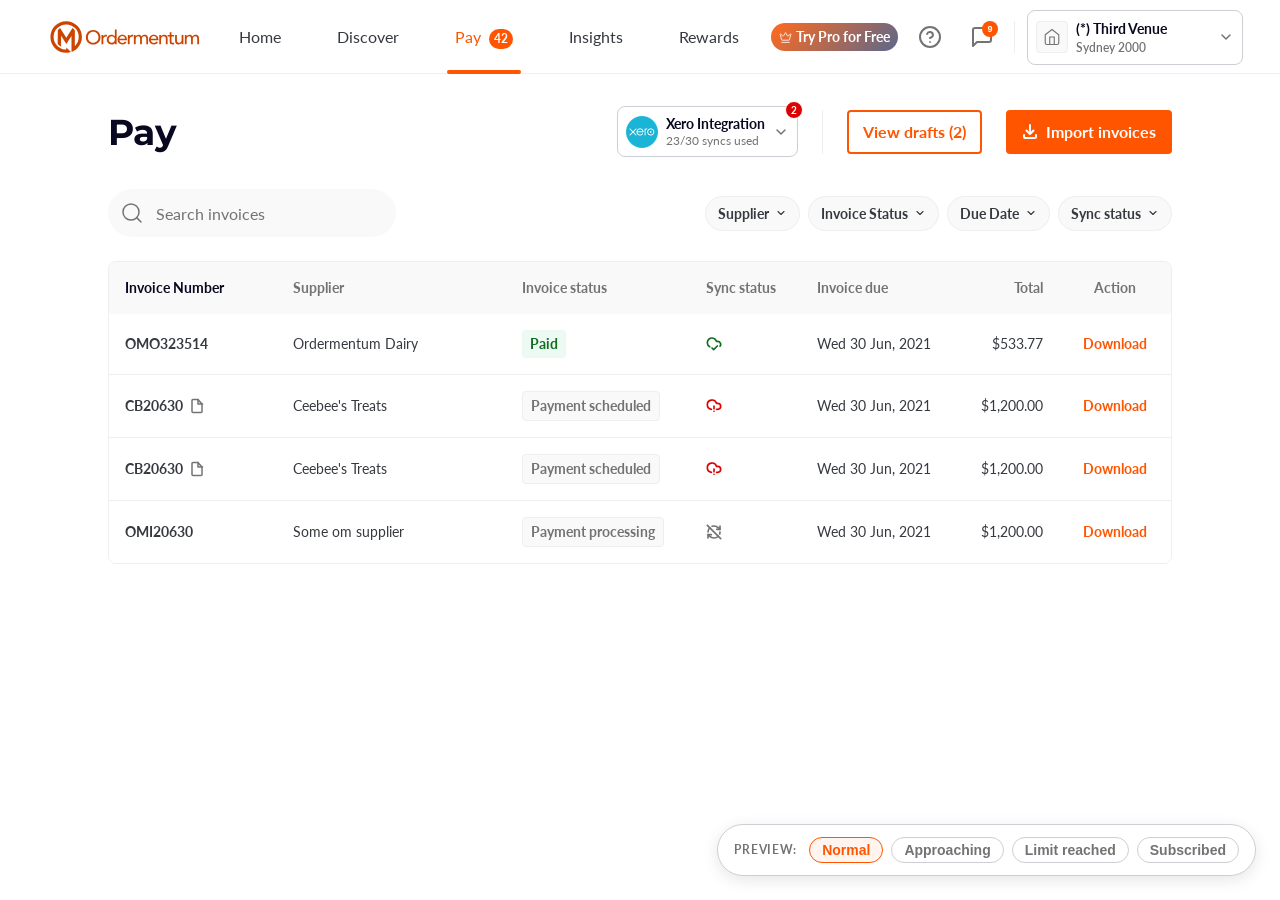
==== commit 7d6c5b6b: "Improve accounting sync dropdown UX and design token compliance - Replace plain red dot with numbere" ====
--- a/pay/index.html
+++ b/pay/index.html
@@ -237,26 +237,32 @@
 
 
     .accounting-sync-dropdown {
-      display: none;
+      display: flex;
       position: absolute;
       top: calc(100% + 8px);
       left: 0;
       min-width: 400px;
       background: var(--color-background-regular);
-      border: 1px solid var(--color-foreground-regular);
+      border: 1px solid var(--color-foreground-subtle);
       border-radius: var(--radius-m);
-      box-shadow: 0 1px 3px rgba(0,0,0,0.05), 0 2px 4px -1px rgba(0,0,0,0.05);
+      box-shadow: var(--shadow-card);
       z-index: 200;
       overflow: hidden;
       flex-direction: column;
+      opacity: 0;
+      visibility: hidden;
+      transform: translateY(-4px);
+      transition: opacity 0.2s ease, visibility 0.2s ease, transform 0.2s ease;
     }
 
     .accounting-sync-dropdown.is-open {
-      display: flex;
+      opacity: 1;
+      visibility: visible;
+      transform: translateY(0);
     }
 
     .sync-section {
-      padding: 4px;
+      padding: 6px;
     }
 
     .sync-section + .sync-section {
@@ -272,7 +278,7 @@
       align-items: center;
       justify-content: space-between;
       gap: var(--space-xxs);
-      padding: var(--space-xxxs) var(--space-xxs);
+      padding: 6px var(--space-xxs);
     }
 
     .sync-last-sync {
@@ -312,16 +318,16 @@
       font-size: var(--font-size-label-xsmall);
       font-weight: var(--font-weight-semibold, 600);
       color: var(--color-text-subtle);
-      padding: 6px 8px 2px;
+      padding: 6px var(--space-xxs) 2px;
       display: block;
     }
 
     .sync-menu-item {
       display: flex;
       align-items: center;
-      gap: 10px;
-      padding: 6px 8px;
-      border-radius: 2px;
+      gap: var(--space-xxs);
+      padding: 6px var(--space-xxs);
+      border-radius: var(--radius-s);
       cursor: pointer;
       width: 100%;
       background: none;
@@ -333,6 +339,9 @@
 
     .sync-menu-item:hover {
       background: var(--color-background-subtle);
+    }
+    .sync-section--warning .sync-menu-item:hover {
+      background: rgba(255,255,255,0.5);
     }
 
     .sync-menu-item__icon {
@@ -468,14 +477,9 @@
       color: var(--color-text-subtle);
     }
 
-    .accounting-sync-subtitle--pro {
-      font-family: var(--font-family-body);
-      font-size: var(--font-size-label-xsmall);
-      font-weight: var(--font-weight-regular);
-      background: var(--gradient-pro);
-      -webkit-background-clip: text;
-      -webkit-text-fill-color: transparent;
-      background-clip: text;
+    .sync-crown-icon {
+      flex-shrink: 0;
+      vertical-align: middle;
     }
 
     .accounting-sync-chevron {
@@ -490,22 +494,60 @@
       stroke: currentColor;
       stroke-width: 1.5;
       fill: none;
+      transition: transform 0.2s ease;
+    }
+    .accounting-sync-btn[aria-expanded="true"] .accounting-sync-chevron svg {
+      transform: rotate(180deg);
     }
 
     /* ── Usage gating — button dot indicator ─────────────── */
     .accounting-sync-avatar { position: relative; }
     .sync-usage-dot {
       position: absolute;
-      top: -4px;
-      right: -4px;
-      width: 12px;
-      height: 12px;
-      border-radius: 50%;
+      top: -6px;
+      right: -6px;
+      min-width: 18px;
+      height: 18px;
+      border-radius: 9px;
       border: 1.5px solid var(--color-background-regular);
-      pointer-events: none;
-    }
+      pointer-events: auto;
+      font-family: var(--font-family-body);
+      font-size: 10px;
+      font-weight: var(--font-weight-bold);
+      color: var(--palette-white-100);
+      display: flex;
+      align-items: center;
+      justify-content: center;
+      padding: 0 4px;
+      box-sizing: border-box;
+    }
+    .sync-usage-dot[hidden] { display: none; }
     .sync-usage-dot--warning { background: var(--color-warning-foreground); }
     .sync-usage-dot--error   { background: var(--color-error-foreground); }
+
+    .sync-usage-dot::after {
+      content: attr(data-tooltip);
+      position: absolute;
+      top: calc(100% + 6px);
+      left: 50%;
+      transform: translateX(-50%);
+      background: var(--color-text-strong);
+      color: var(--palette-white-100);
+      font-size: var(--font-size-label-xsmall);
+      font-weight: var(--font-weight-regular);
+      padding: var(--space-xxxs) var(--space-xxs);
+      border-radius: var(--radius-s);
+      white-space: nowrap;
+      opacity: 0;
+      visibility: hidden;
+      transition: opacity 0.15s ease, visibility 0.15s ease;
+      pointer-events: none;
+      z-index: 300;
+    }
+    .sync-usage-dot:hover::after {
+      opacity: 1;
+      visibility: visible;
+    }
 
 
     /* ── Usage history modal ──────────────────────────────── */
@@ -1508,7 +1550,7 @@
           <span id="syncStatusLozenge" class="sync-status-lozenge" hidden></span>
           <button class="accounting-sync-btn" id="accountingSyncBtn" aria-haspopup="true" aria-expanded="false" aria-label="Accounting sync">
             <div class="accounting-sync-avatar">
-              <img src="assets/pay64-xero.png" alt="Xero" width="32" height="32" style="display:block;border-radius:4px;" />
+              <img src="assets/pay64-xero.png" alt="Xero" width="32" height="32" style="display:block;border-radius:var(--radius-s);" />
             </div>
             <span class="accounting-sync-label">
               <span class="accounting-sync-title">Xero Integration</span>
@@ -1551,9 +1593,9 @@
               <button class="sync-menu-item" role="menuitem">
                 <span class="sync-menu-item__icon">
                   <svg viewBox="0 0 24 24" fill="none" stroke="currentColor" stroke-width="2" stroke-linecap="round" stroke-linejoin="round" xmlns="http://www.w3.org/2000/svg">
-                    <circle cx="12" cy="12" r="10"/>
-                    <line x1="12" x2="12" y1="8" y2="12"/>
-                    <line x1="12" x2="12.01" y1="16" y2="16"/>
+                    <path d="M10.29 3.86L1.82 18a2 2 0 0 0 1.71 3h16.94a2 2 0 0 0 1.71-3L13.71 3.86a2 2 0 0 0-3.42 0z"/>
+                    <line x1="12" y1="9" x2="12" y2="13"/>
+                    <line x1="12" y1="17" x2="12.01" y2="17"/>
                   </svg>
                 </span>
                 <span class="sync-menu-item__label">5 invoices failed to sync</span>
@@ -2032,12 +2074,13 @@
       resetDate: '1 April 2026',
       resetMonth: 'April',
       hasPendingActions: true,
+      pendingCount: 2,
     };
 
     const syncBtn = document.getElementById('accountingSyncBtn');
 
     function applySyncState() {
-      const { state, used, limit, hasPendingActions } = SYNC_CONFIG;
+      const { state, used, limit, hasPendingActions, pendingCount } = SYNC_CONFIG;
       const lozenge        = document.getElementById('syncStatusLozenge');
       const dot            = document.getElementById('syncUsageDot');
       const subtitle       = document.getElementById('syncSubtitle');
@@ -2048,11 +2091,16 @@
 
       // Toggle pending actions section and dot based on flag
       if (pendingSection) pendingSection.hidden = !hasPendingActions;
+      if (dot) {
+        dot.textContent = pendingCount > 0 ? String(pendingCount) : '';
+        dot.dataset.tooltip = pendingCount > 0 ? pendingCount + ' pending actions' : '';
+      }
 
       if (state === 'pro') {
         if (subtitle) {
-          subtitle.textContent = 'Unlimited syncing';
-          subtitle.className = 'accounting-sync-subtitle accounting-sync-subtitle--pro';
+          subtitle.innerHTML = '<svg class="sync-crown-icon" width="12" height="12" viewBox="0 0 24 24" fill="none" stroke="var(--color-text-subtle)" stroke-width="2" stroke-linecap="round" stroke-linejoin="round" xmlns="http://www.w3.org/2000/svg"><path d="M11.562 3.266a.5.5 0 0 1 .876 0L15.39 8.87a1 1 0 0 0 1.516.294L21.183 5.5a.5.5 0 0 1 .798.519l-2.834 10.246a1 1 0 0 1-.956.734H5.81a1 1 0 0 1-.957-.734L2.02 6.02a.5.5 0 0 1 .798-.519l4.276 3.664a1 1 0 0 0 1.516-.294z"/><path d="M5 21h14"/></svg> Unlimited syncing';
+          subtitle.className = 'accounting-sync-subtitle';
+          subtitle.style.color = '';
         }
         if (lastSync) {
           lastSync.textContent = 'Last sync: 1 minute ago';
@@ -2086,11 +2134,11 @@
         if (subtitle) {
           subtitle.textContent = used + '/' + limit + ' sync limit reached';
           subtitle.className = 'accounting-sync-subtitle';
-          subtitle.style.color = '#c53030';
+          subtitle.style.color = 'var(--color-error-foreground)';
         }
         if (lastSync) {
           lastSync.textContent = 'Last sync: 3 days ago. Limit resets next month.';
-          lastSync.style.color = '#c53030';
+          lastSync.style.color = 'var(--color-error-foreground)';
         }
         lozenge.hidden = false;
         lozenge.className = 'sync-status-lozenge sync-status-lozenge--error';
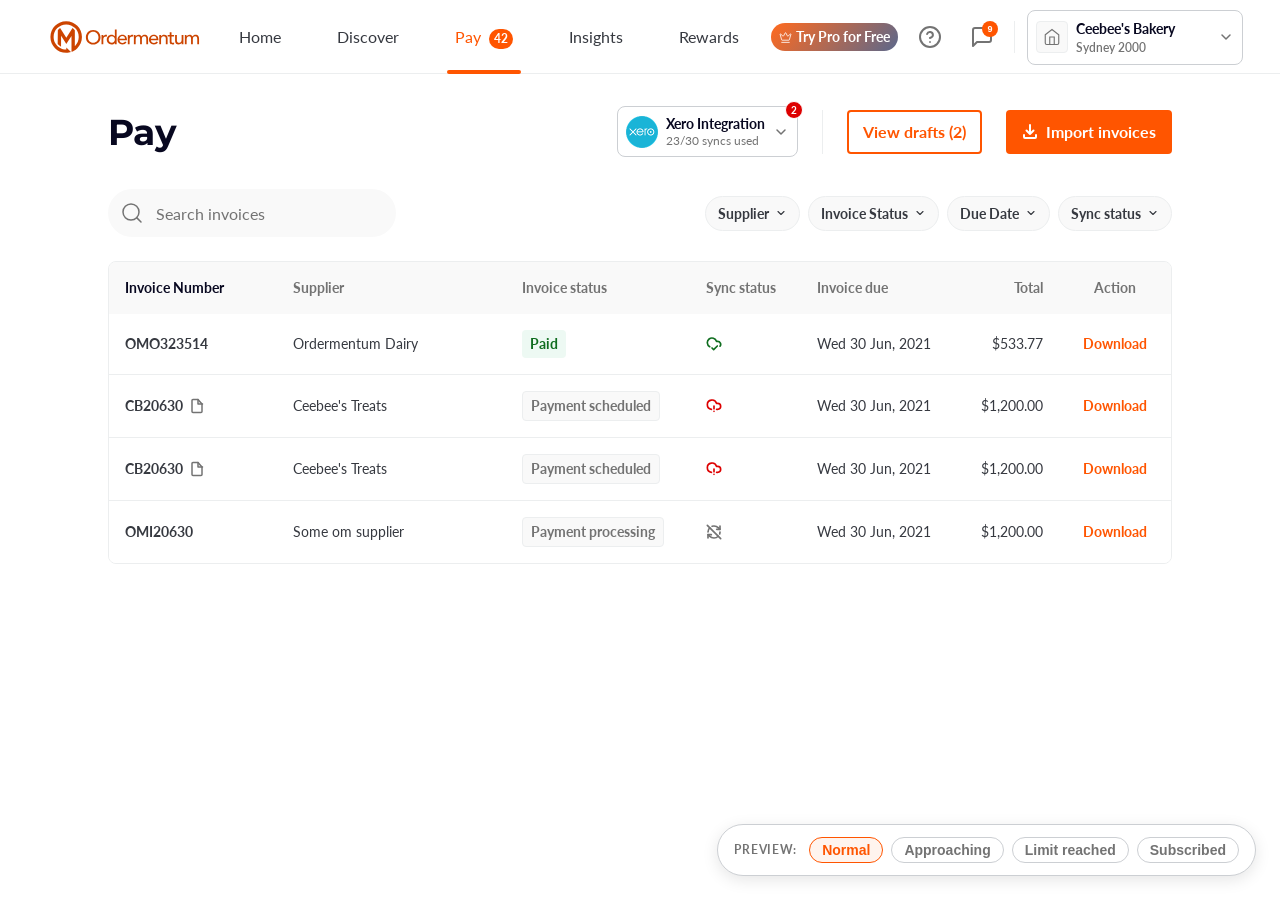
==== commit 27c5bf10: "Sync venue switcher in Pay tab with Home page implementation - Replace stripped-down venue switcher " ====
--- a/pay/index.html
+++ b/pay/index.html
@@ -849,7 +849,19 @@
     }
 
     .venue-dropdown__row:hover {
-      background: var(--color-background-subtle);
+      background: var(--color-background-special);
+    }
+    .venue-dropdown__row:hover .venue-dropdown__name {
+      color: var(--color-primary-brand);
+    }
+    .venue-dropdown__row:hover:not(.venue-dropdown__row--pro) .venue-dropdown__avatar--icon {
+      border-color: var(--color-primary-brand);
+    }
+    .venue-dropdown__row:hover:not(.venue-dropdown__row--pro) .venue-dropdown__avatar--icon svg {
+      stroke: var(--color-primary-brand);
+    }
+    .venue-dropdown__row:hover .venue-dropdown__settings {
+      color: var(--color-primary-brand);
     }
 
     .venue-dropdown__row--selected {
@@ -879,6 +891,14 @@
       border: 1px solid var(--color-foreground-subtle);
       border-radius: 100px;
       padding: 10px;
+    }
+
+    .venue-dropdown__avatar--text {
+      background: #4a90d9;
+      font-family: var(--font-family-body);
+      font-size: var(--font-size-body);
+      font-weight: var(--font-weight-bold);
+      color: var(--palette-white-100);
     }
 
     .venue-dropdown__avatar--icon svg {
@@ -887,6 +907,33 @@
       stroke: var(--color-text-subtle);
       stroke-width: 1.5;
       fill: none;
+    }
+
+    .venue-dropdown__row--pro {
+      position: relative;
+    }
+    .venue-dropdown__row--pro::before {
+      content: '';
+      position: absolute;
+      left: 0;
+      top: 6px;
+      bottom: 6px;
+      width: 2px;
+      background: var(--gradient-pro);
+      border-radius: 1px;
+    }
+    .venue-dropdown__row--pro .venue-dropdown__avatar--icon {
+      background:
+        linear-gradient(var(--color-background-regular), var(--color-background-regular)) padding-box,
+        var(--gradient-pro) border-box;
+      border: 1.5px solid transparent;
+    }
+    .venue-dropdown__row--pro .venue-dropdown__avatar--icon .dd-icon-house {
+      display: none;
+    }
+    .venue-dropdown__row--pro .venue-dropdown__avatar--icon .dd-icon-crown {
+      display: block !important;
+      stroke: url(#pro-gradient);
     }
 
     .venue-dropdown__info {
@@ -1394,6 +1441,10 @@
         <stop offset="3.35%" stop-color="#fb6a22"/>
         <stop offset="100%" stop-color="#5b688c"/>
       </linearGradient>
+      <linearGradient id="pro-gradient-stroke" gradientUnits="userSpaceOnUse" x1="0" y1="0" x2="24" y2="24">
+        <stop offset="0%" stop-color="#fb6a22"/>
+        <stop offset="100%" stop-color="#5b688c"/>
+      </linearGradient>
     </defs>
   </svg>
 
@@ -1480,14 +1531,14 @@
                 <path d="M3 9l9-7 9 7v11a2 2 0 0 1-2 2H5a2 2 0 0 1-2-2z"/>
                 <polyline points="9 22 9 12 15 12 15 22"/>
               </svg>
-              <svg class="navbar__avatar-icon--crown" width="16" height="16" viewBox="0 0 24 24" fill="none" stroke="var(--color-text-subtle)" stroke-width="2" stroke-linecap="round" stroke-linejoin="round" style="display: none;">
-                <path d="M11.562 3.266a.5.5 0 0 1 .876 0L15.39 8.87a1 1 0 0 0 1.516.294L21.183 5.5a.5.5 0 0 1 .798.519l-2.834 10.246a1 1 0 0 1-.956.734H5.81a1 1 0 0 1-.957-.734L2.02 6.02a.5.5 0 0 1 .798-.519l4.276 3.664a1 1 0 0 0 1.516-.294z"/>
-                <path d="M5 21h14"/>
+              <svg class="navbar__avatar-icon--crown" width="16" height="16" viewBox="0 0 24 24" fill="none" stroke-width="2" stroke-linecap="round" stroke-linejoin="round" style="display: none;">
+                <path d="M11.562 3.266a.5.5 0 0 1 .876 0L15.39 8.87a1 1 0 0 0 1.516.294L21.183 5.5a.5.5 0 0 1 .798.519l-2.834 10.246a1 1 0 0 1-.956.734H5.81a1 1 0 0 1-.957-.734L2.02 6.02a.5.5 0 0 1 .798-.519l4.276 3.664a1 1 0 0 0 1.516-.294z" stroke="url(#pro-gradient-stroke)"/>
+                <path d="M5 21h14" stroke="url(#pro-gradient-stroke)"/>
               </svg>
             </div>
           </div>
           <div class="navbar__venue-info">
-            <span class="navbar__venue-name">(*) Third Venue</span>
+            <span class="navbar__venue-name">Ceebee's Bakery</span>
             <span class="navbar__venue-location">Sydney 2000</span>
           </div>
           <div class="navbar__venue-chevron">
@@ -1499,9 +1550,30 @@
 
         <!-- Dropdown panel -->
         <div class="venue-dropdown" id="venueDropdown" role="menu">
+
+          <!-- Venues section -->
           <div class="venue-dropdown__section">
             <div class="venue-dropdown__section-label">Venues</div>
             <div class="venue-dropdown__row venue-dropdown__row--selected" role="menuitem">
+              <div class="venue-dropdown__avatar--icon">
+                <svg class="dd-icon-house" viewBox="0 0 24 24" fill="none">
+                  <path d="M3 9l9-7 9 7v11a2 2 0 0 1-2 2H5a2 2 0 0 1-2-2z" stroke="currentColor" stroke-width="1.5" stroke-linecap="round" stroke-linejoin="round"/>
+                  <polyline points="9 22 9 12 15 12 15 22" stroke="currentColor" stroke-width="1.5" stroke-linecap="round" stroke-linejoin="round"/>
+                </svg>
+                <svg class="dd-icon-crown" viewBox="0 0 24 24" fill="none" stroke-width="2" stroke-linecap="round" stroke-linejoin="round" style="display:none;">
+                  <path d="M11.562 3.266a.5.5 0 0 1 .876 0L15.39 8.87a1 1 0 0 0 1.516.294L21.183 5.5a.5.5 0 0 1 .798.519l-2.834 10.246a1 1 0 0 1-.956.734H5.81a1 1 0 0 1-.957-.734L2.02 6.02a.5.5 0 0 1 .798-.519l4.276 3.664a1 1 0 0 0 1.516-.294z" stroke="url(#pro-gradient-stroke)"/>
+                  <path d="M5 21h14" stroke="url(#pro-gradient-stroke)"/>
+                </svg>
+              </div>
+              <div class="venue-dropdown__info">
+                <div class="venue-dropdown__name">Ceebee's Bakery</div>
+                <div class="venue-dropdown__location">Sydney 2000</div>
+              </div>
+              <button class="venue-dropdown__settings" aria-label="Settings">
+                <svg viewBox="0 0 24 24" fill="none"><circle cx="12" cy="12" r="3" stroke="currentColor" stroke-width="1.5"/><path stroke="currentColor" stroke-width="1.5" stroke-linecap="round" stroke-linejoin="round" d="M19.4 15a1.65 1.65 0 0 0 .33 1.82l.06.06a2 2 0 0 1-2.83 2.83l-.06-.06a1.65 1.65 0 0 0-1.82-.33 1.65 1.65 0 0 0-1 1.51V21a2 2 0 0 1-4 0v-.09A1.65 1.65 0 0 0 9 19.4a1.65 1.65 0 0 0-1.82.33l-.06.06a2 2 0 0 1-2.83-2.83l.06-.06A1.65 1.65 0 0 0 4.68 15a1.65 1.65 0 0 0-1.51-1H3a2 2 0 0 1 0-4h.09A1.65 1.65 0 0 0 4.6 9a1.65 1.65 0 0 0-.33-1.82l-.06-.06a2 2 0 0 1 2.83-2.83l.06.06A1.65 1.65 0 0 0 9 4.68a1.65 1.65 0 0 0 1-1.51V3a2 2 0 0 1 4 0v.09a1.65 1.65 0 0 0 1 1.51 1.65 1.65 0 0 0 1.82-.33l.06-.06a2 2 0 0 1 2.83 2.83l-.06.06A1.65 1.65 0 0 0 19.4 9a1.65 1.65 0 0 0 1.51 1H21a2 2 0 0 1 0 4h-.09a1.65 1.65 0 0 0-1.51 1z"/></svg>
+              </button>
+            </div>
+            <div class="venue-dropdown__row" role="menuitem">
               <div class="venue-dropdown__avatar--icon">
                 <svg viewBox="0 0 24 24" fill="none">
                   <path d="M3 9l9-7 9 7v11a2 2 0 0 1-2 2H5a2 2 0 0 1-2-2z" stroke="currentColor" stroke-width="1.5" stroke-linecap="round" stroke-linejoin="round"/>
@@ -1509,14 +1581,50 @@
                 </svg>
               </div>
               <div class="venue-dropdown__info">
-                <div class="venue-dropdown__name">(*) Third Venue</div>
-                <div class="venue-dropdown__location">Sydney 2000</div>
+                <div class="venue-dropdown__name">Ceebee's Cafe</div>
+                <div class="venue-dropdown__location">Parramatta 2150</div>
               </div>
-              <a href="../home/index.html#subscriptions" class="venue-dropdown__settings" aria-label="Settings">
-                <svg viewBox="0 0 24 24" fill="none"><circle cx="12" cy="12" r="3" stroke="currentColor" stroke-width="1.5"/><path stroke="currentColor" stroke-width="1.5" stroke-linecap="round" stroke-linejoin="round" d="M19.4 15a1.65 1.65 0 0 0 .33 1.82l.06.06a2 2 0 0 1-2.83 2.83l-.06-.06a1.65 1.65 0 0 0-1.82-.33 1.65 1.65 0 0 0-1 1.51V21a2 2 0 0 1-4 0v-.09A1.65 1.65 0 0 0 9 19.4a1.65 1.65 0 0 0-1.82.33l-.06.06a2 2 0 0 1-2.83-2.83l.06-.06A1.65 1.65 0 0 0 4.68 15a1.65 1.65 0 0 0-1.51-1H3a2 2 0 0 1 0-4h.09A1.65 1.65 0 0 0 4.6 9a1.65 1.65 0 0 0-.33-1.82l-.06-.06a2 2 0 0 1 2.83-2.83l.06.06A1.65 1.65 0 0 0 9 4.68a1.65 1.65 0 0 0 1-1.51V3a2 2 0 0 1 4 0v.09a1.65 1.65 0 0 0 1 1.51 1.65 1.65 0 0 0 1.82-.33l.06-.06a2 2 0 0 1 2.83 2.83l-.06.06A1.65 1.65 0 0 0 19.4 9a1.65 1.65 0 0 0 1.51 1H21a2 2 0 0 1 0 4h-.09a1.65 1.65 0 0 0-1.51 1z"/></svg>
-              </a>
+              <button class="venue-dropdown__settings" aria-label="Settings">
+                <svg viewBox="0 0 24 24" fill="none">
+                  <circle cx="12" cy="12" r="3" stroke="currentColor" stroke-width="1.5"/>
+                  <path stroke="currentColor" stroke-width="1.5" stroke-linecap="round" stroke-linejoin="round" d="M19.4 15a1.65 1.65 0 0 0 .33 1.82l.06.06a2 2 0 0 1-2.83 2.83l-.06-.06a1.65 1.65 0 0 0-1.82-.33 1.65 1.65 0 0 0-1 1.51V21a2 2 0 0 1-4 0v-.09A1.65 1.65 0 0 0 9 19.4a1.65 1.65 0 0 0-1.82.33l-.06.06a2 2 0 0 1-2.83-2.83l.06-.06A1.65 1.65 0 0 0 4.68 15a1.65 1.65 0 0 0-1.51-1H3a2 2 0 0 1 0-4h.09A1.65 1.65 0 0 0 4.6 9a1.65 1.65 0 0 0-.33-1.82l-.06-.06a2 2 0 0 1 2.83-2.83l.06.06A1.65 1.65 0 0 0 9 4.68a1.65 1.65 0 0 0 1-1.51V3a2 2 0 0 1 4 0v.09a1.65 1.65 0 0 0 1 1.51 1.65 1.65 0 0 0 1.82-.33l.06-.06a2 2 0 0 1 2.83 2.83l-.06.06A1.65 1.65 0 0 0 19.4 9a1.65 1.65 0 0 0 1.51 1H21a2 2 0 0 1 0 4h-.09a1.65 1.65 0 0 0-1.51 1z"/>
+                </svg>
+              </button>
+            </div>
+            <div class="venue-dropdown__row" role="menuitem">
+              <div class="venue-dropdown__avatar--icon">
+                <svg viewBox="0 0 24 24" fill="none">
+                  <path d="M3 9l9-7 9 7v11a2 2 0 0 1-2 2H5a2 2 0 0 1-2-2z" stroke="currentColor" stroke-width="1.5" stroke-linecap="round" stroke-linejoin="round"/>
+                  <polyline points="9 22 9 12 15 12 15 22" stroke="currentColor" stroke-width="1.5" stroke-linecap="round" stroke-linejoin="round"/>
+                </svg>
+              </div>
+              <div class="venue-dropdown__info">
+                <div class="venue-dropdown__name">Poppy's Cafe</div>
+                <div class="venue-dropdown__location">Murwillumbah 2484</div>
+              </div>
+              <button class="venue-dropdown__settings" aria-label="Settings">
+                <svg viewBox="0 0 24 24" fill="none">
+                  <circle cx="12" cy="12" r="3" stroke="currentColor" stroke-width="1.5"/>
+                  <path stroke="currentColor" stroke-width="1.5" stroke-linecap="round" stroke-linejoin="round" d="M19.4 15a1.65 1.65 0 0 0 .33 1.82l.06.06a2 2 0 0 1-2.83 2.83l-.06-.06a1.65 1.65 0 0 0-1.82-.33 1.65 1.65 0 0 0-1 1.51V21a2 2 0 0 1-4 0v-.09A1.65 1.65 0 0 0 9 19.4a1.65 1.65 0 0 0-1.82.33l-.06.06a2 2 0 0 1-2.83-2.83l.06-.06A1.65 1.65 0 0 0 4.68 15a1.65 1.65 0 0 0-1.51-1H3a2 2 0 0 1 0-4h.09A1.65 1.65 0 0 0 4.6 9a1.65 1.65 0 0 0-.33-1.82l-.06-.06a2 2 0 0 1 2.83-2.83l.06.06A1.65 1.65 0 0 0 9 4.68a1.65 1.65 0 0 0 1-1.51V3a2 2 0 0 1 4 0v.09a1.65 1.65 0 0 0 1 1.51 1.65 1.65 0 0 0 1.82-.33l.06-.06a2 2 0 0 1 2.83 2.83l-.06.06A1.65 1.65 0 0 0 19.4 9a1.65 1.65 0 0 0 1.51 1H21a2 2 0 0 1 0 4h-.09a1.65 1.65 0 0 0-1.51 1z"/>
+                </svg>
+              </button>
             </div>
           </div>
+
+          <!-- Suppliers section -->
+          <div class="venue-dropdown__section">
+            <div class="venue-dropdown__section-label">Suppliers</div>
+            <div class="venue-dropdown__row" role="menuitem">
+              <div class="venue-dropdown__avatar venue-dropdown__avatar--text">
+                <span>D</span>
+              </div>
+              <div class="venue-dropdown__info">
+                <div class="venue-dropdown__name">Desfruta</div>
+              </div>
+            </div>
+          </div>
+
+          <!-- Signed in as -->
           <div class="venue-dropdown__signed-label">Signed in as</div>
           <div class="venue-dropdown__user">
             <div class="venue-dropdown__user-initials">RB</div>
@@ -1525,12 +1633,17 @@
               <div class="venue-dropdown__user-email">clark.kent@example.com</div>
             </div>
           </div>
+
           <div class="venue-dropdown__divider"></div>
+
           <a href="#" class="venue-dropdown__menu-item" role="menuitem">Refer a supplier</a>
-          <a href="../home/index.html#subscriptions" class="venue-dropdown__menu-item" role="menuitem">User settings</a>
+          <a href="../home/index.html#subscriptions" class="venue-dropdown__menu-item" role="menuitem" id="nav-user-settings">User settings</a>
+
           <div class="venue-dropdown__divider"></div>
+
           <a href="#" class="venue-dropdown__menu-item" role="menuitem">Dashboard</a>
           <a href="#" class="venue-dropdown__menu-item" role="menuitem">Log out</a>
+
         </div>
       </div>
     </div>
@@ -2188,6 +2301,9 @@
 
       const venueSwitcher = document.getElementById('venueSwitcher');
       if (venueSwitcher) venueSwitcher.classList.toggle('navbar__venue--pro', isPro);
+
+      const selectedRow = document.querySelector('.venue-dropdown__row--selected');
+      if (selectedRow) selectedRow.classList.toggle('venue-dropdown__row--pro', isPro);
     }
 
     // Preview bar event delegation
